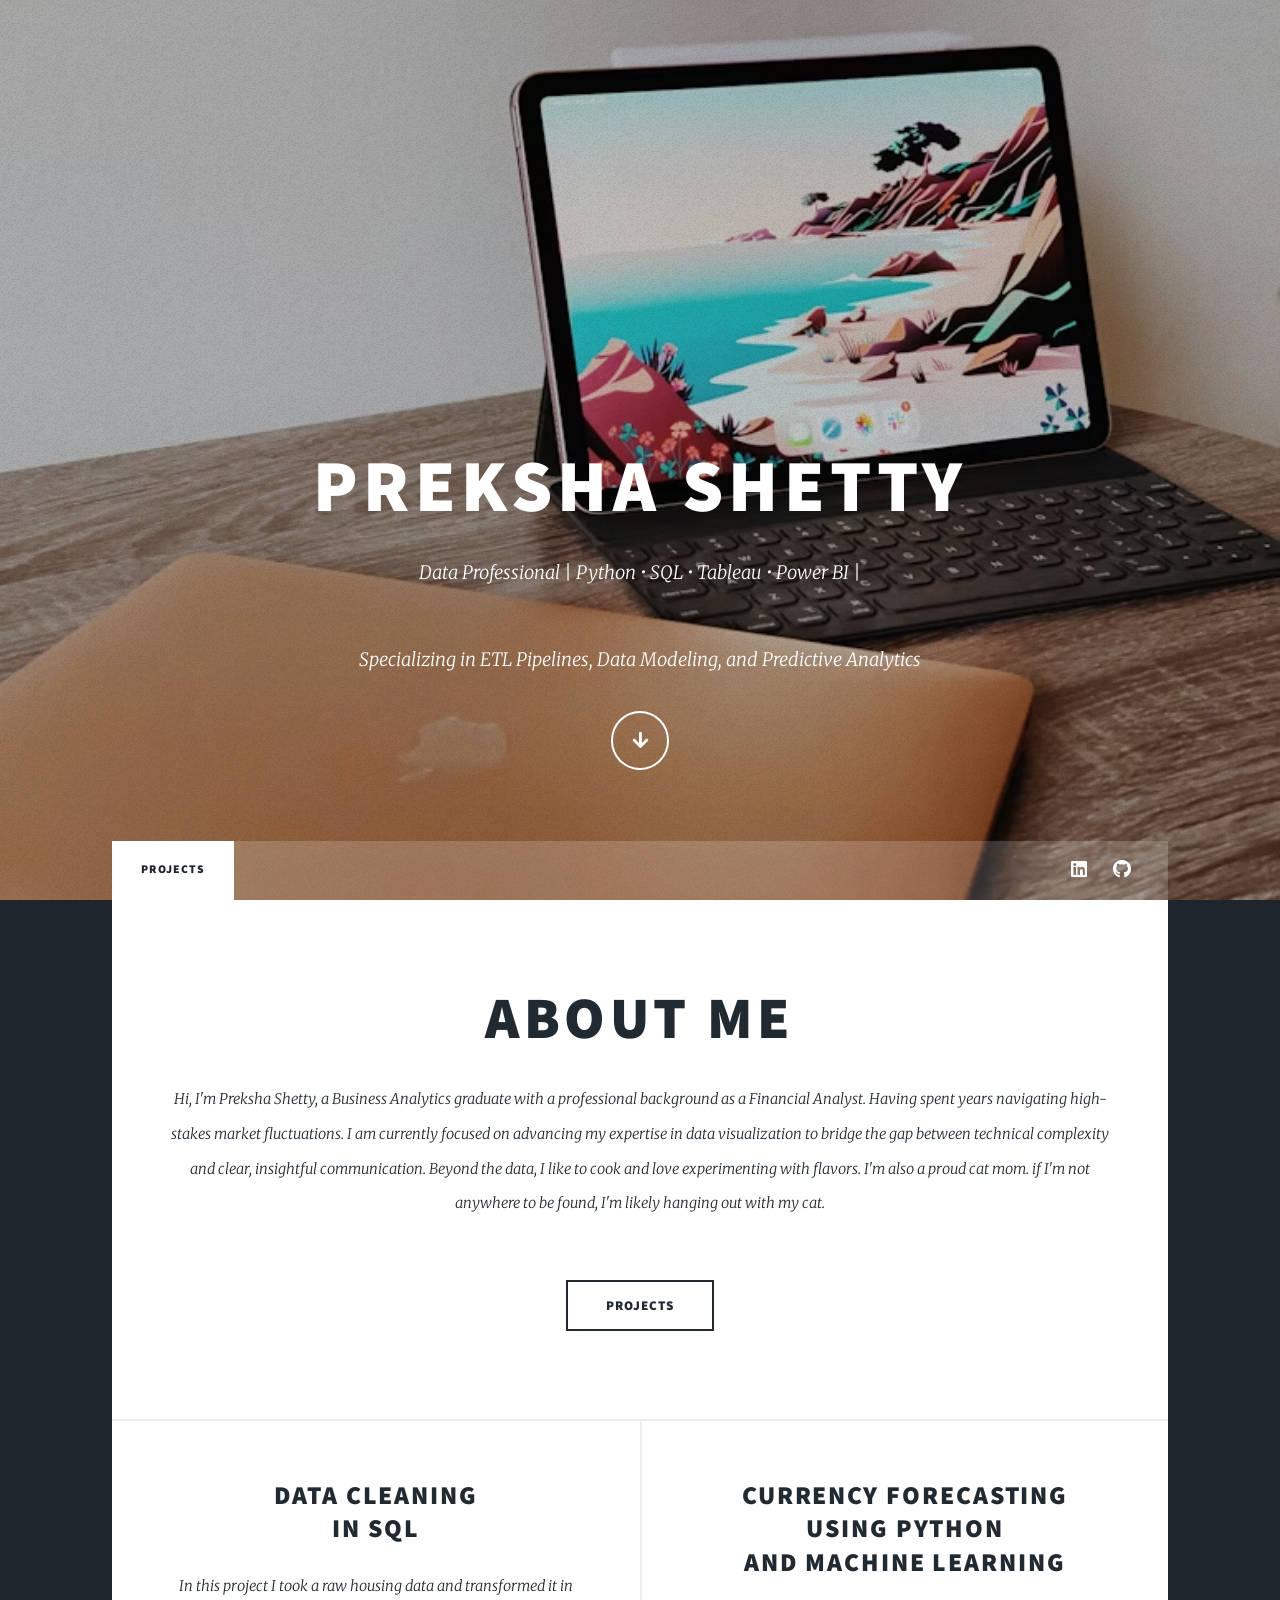
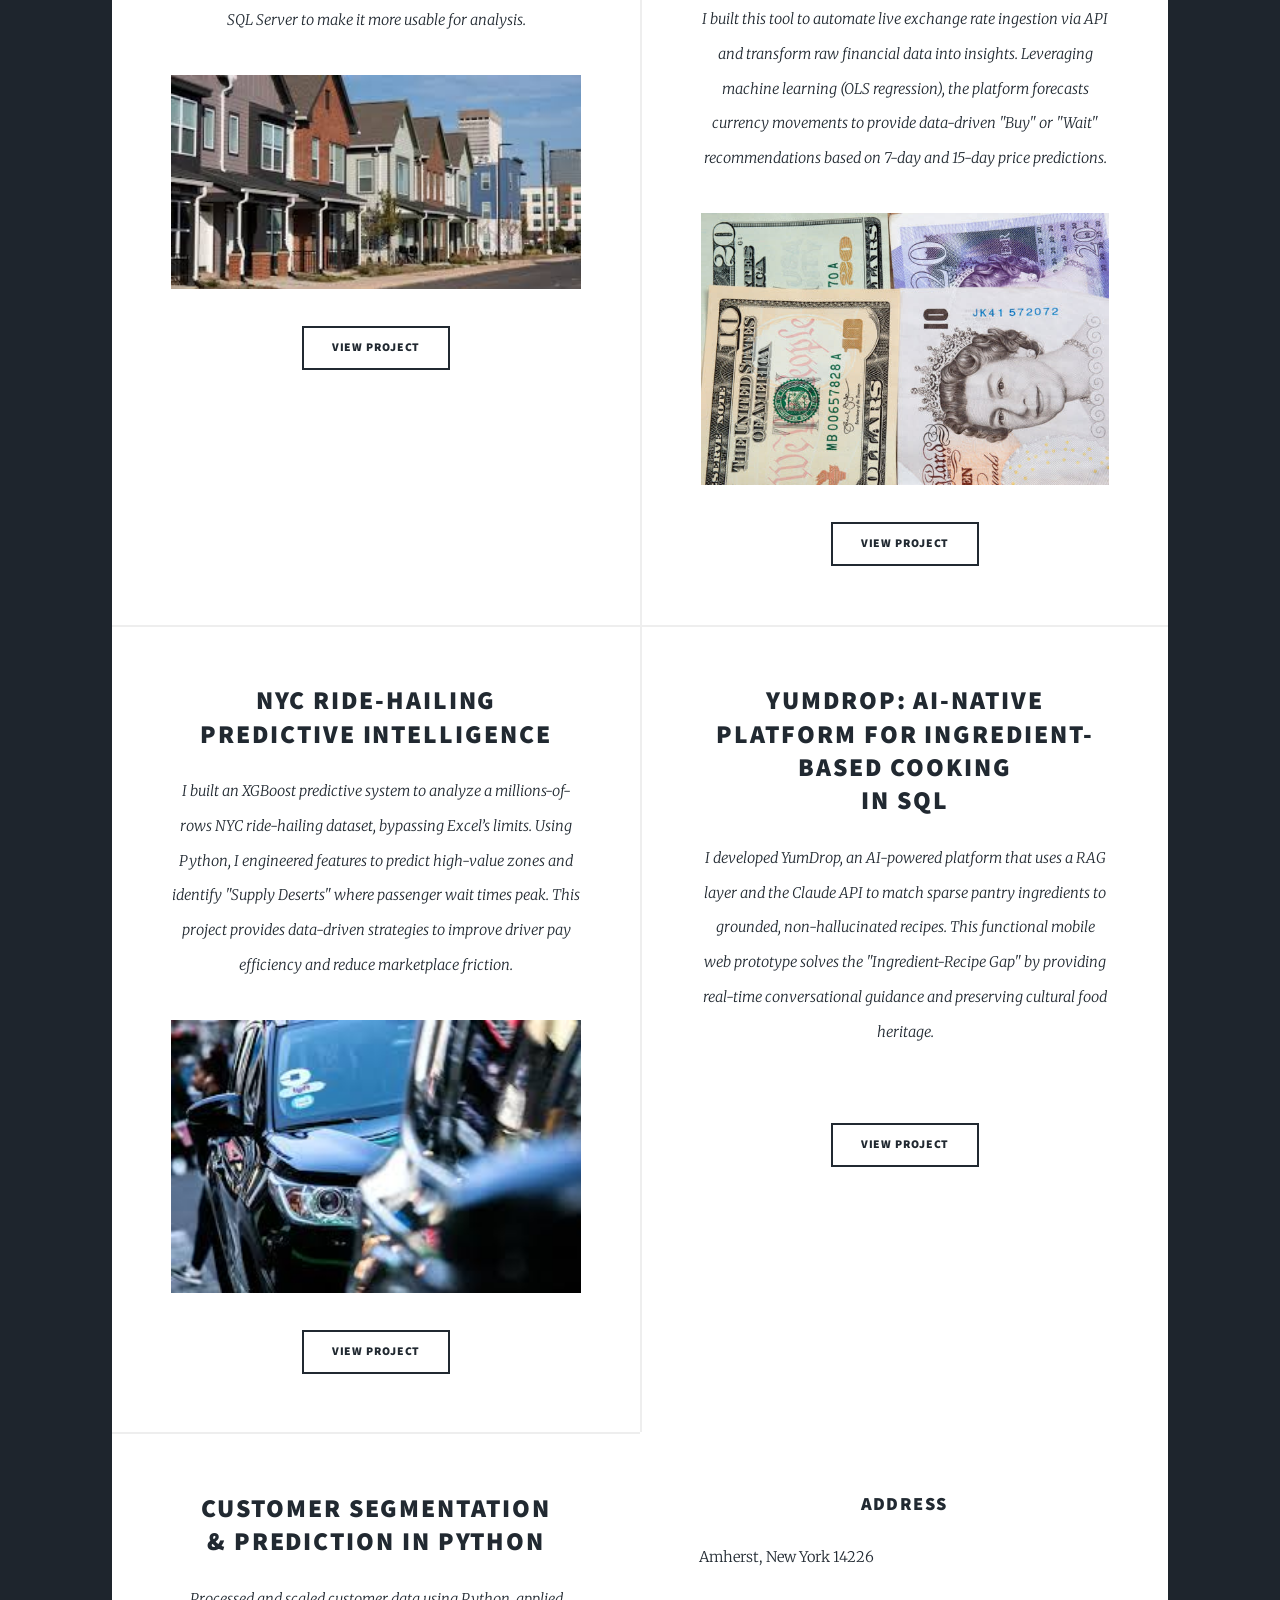
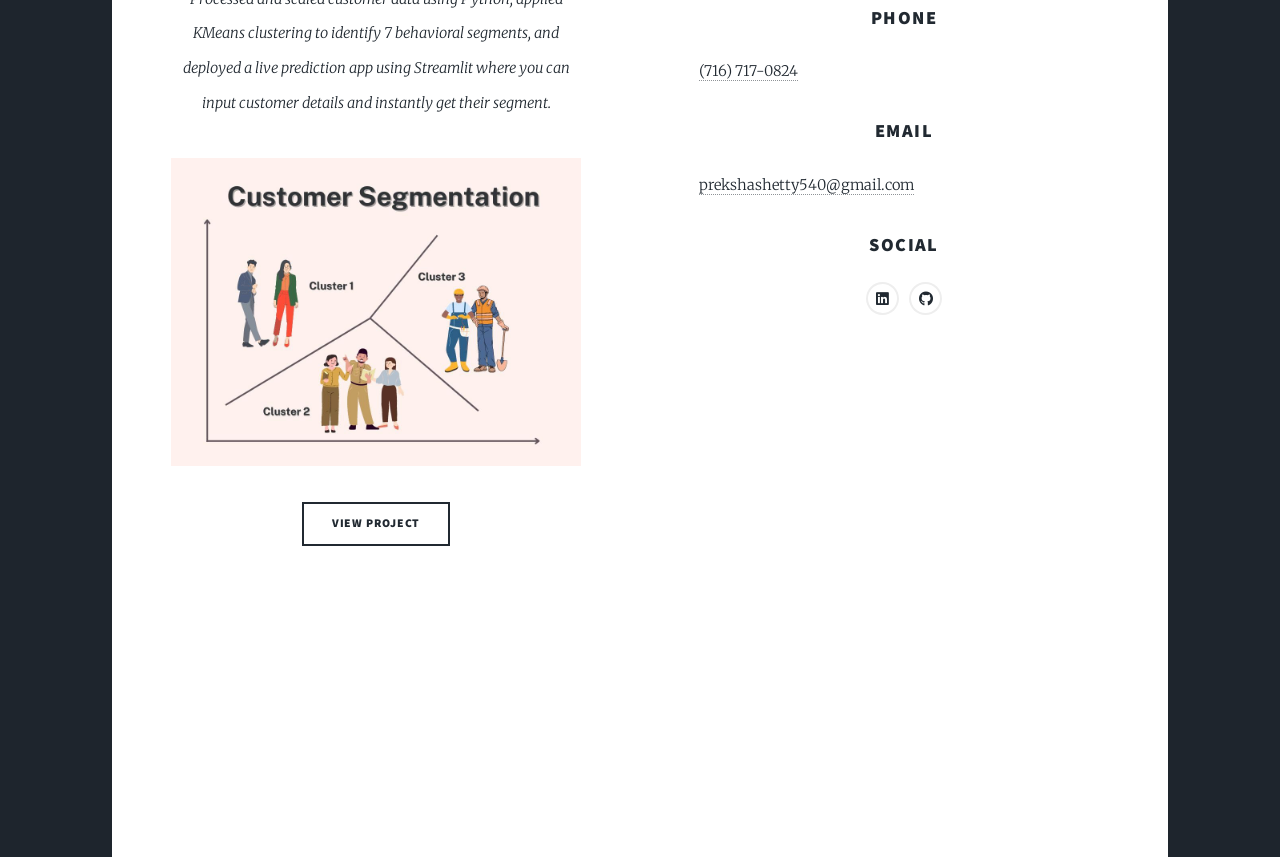
==== index.html @ a49efc54 "Add YumDrop project details to index.html Added a new project section for YumDrop, detailing its fea" ====
<!DOCTYPE HTML>
<!--
	Massively by HTML5 UP
	html5up.net | @ajlkn
	Free for personal and commercial use under the CCA 3.0 license (html5up.net/license)
-->
<html>
	<head>
		<title>Preksha Shetty Portfolio</title>
		<meta charset="utf-8" />
	<meta name="viewport" content="width=device-width, initial-scale=1, maximum-scale=1, user-scalable=no" />
		<link rel="stylesheet" href="assets/css/main.css" />
		<noscript><link rel="stylesheet" href="assets/css/noscript.css" /></noscript>
		<style>
  body {
    background-size: cover !important;
    background-attachment: scroll !important;
    background-position: center center !important;
  }

  #intro {
    background-size: cover !important;
    background-attachment: scroll !important;
    background-position: center center !important;
  }
</style>
	</head>
	<body class="is-preload">

		<!-- Wrapper -->
			<div id="wrapper" class="fade-in">

				<!-- Intro -->
					<div id="intro">
						<h1>Preksha Shetty<br />
						</h1>
						<p>Data Professional | Python • SQL • Tableau • Power BI |
						 <br />
						  <br /> Specializing in ETL Pipelines, Data Modeling, and Predictive Analytics <br />
						 </p>
						<ul class="actions">
							<li><a href="#header" class="button icon solid solo fa-arrow-down scrolly">Continue</a></li>
						</ul>
					</div>

				<!-- Header -->
					<header id="header">
						<a href="index.html" class="logo">About Me</a>
					</header>

				<!-- Nav -->
					<nav id="nav">
						<ul class="links">
							<li class="active"><a href="index.html">Projects</a></li>
							
						</ul>
						<ul class="icons">
							<li><a href="https://www.linkedin.com/in/prekshasshetty/" class="icon brands alt fa-linkedin"><span class="label">linkedin</span></a></li>
							<li><a href="https://github.com/Preksha-Shetty" class="icon brands alt fa-github"><span class="label">GitHub</span></a></li>
						</ul>
					</nav>

				<!-- Main -->
					<div id="main">

						<!-- Featured Post -->
							<article class="post featured">
								<header class="major">
									
									<h2><a href="#">About Me<br />
									</a></h2>
									<p>Hi, I'm Preksha Shetty, a Business Analytics graduate with a
professional background as a Financial Analyst. Having spent years
navigating high-stakes market fluctuations. I am currently focused on
advancing my expertise in data visualization to bridge the gap between
technical complexity and clear, insightful communication. Beyond the
data, I like to cook and love experimenting with flavors. I'm also a
proud cat mom. if I'm not anywhere to be found, I'm likely hanging out
with my cat.<br /></p>
								</header>
								
								<ul class="actions special">
									<li><a href="#" class="button large">Projects</a></li>
								</ul>
							</article>

						<!-- Posts -->
							<section class="posts">
								<article>
									<header>
										<h2><a href="#">Data Cleaning <br />
										in SQL</a></h2>
									</header>
									<p style="text-align: center;"><em>In this project I took a raw housing data and transformed it in SQL Server to make it more usable for analysis.</em></p>
									<a href="#" class="image fit"><img src="images/housing.jpg" alt="" /></a>
									
									<ul class="actions special">
										<li><a href="https://github.com/Preksha-Shetty/Data-Cleaning-in-SQL" class="button">View Project</a></li>
									</ul>
								</article>
								<article>
									<header>
										<h2><a href="#">Currency Forecasting using Python <br />
										and Machine Learning</a></h2>
									</header>
									<p style="text-align: center;"><em>I built this tool to automate live exchange rate ingestion via API and transform raw financial data into insights. Leveraging machine learning (OLS regression), the platform forecasts currency movements to provide data-driven "Buy" or "Wait" recommendations based on 7-day and 15-day price predictions.</em></p>
									<a href="#" class="image fit"><img src="images/Currency.jpg" alt="" /></a>
									
									<ul class="actions special">
										<li><a href="https://github.com/Preksha-Shetty/RateWatch" class="button">View Project</a></li>
									</ul>
								</article>
								<article>
									<header>
										<h2><a href="#">NYC Ride-Hailing  <br />
										Predictive Intelligence</a></h2>
									</header>
									<p style="text-align: center;"> <em>I built an XGBoost predictive system to analyze a millions-of-rows NYC ride-hailing dataset, bypassing Excel’s limits. Using Python, I engineered features to predict high-value zones and identify "Supply Deserts" where passenger wait times peak. This project provides data-driven strategies to improve driver pay efficiency and reduce marketplace friction. </em></p>
									<a href="#" class="image fit"><img src="images/uber1.jpg" alt="" /></a>
									
									<ul class="actions special">
										<li><a href="https://github.com/Preksha-Shetty/XGBoost-Intelligence-for-Urban-Mobility-Markets" class="button">View Project</a></li>
									</ul>
								</article>
								<article>
									<header>
						
										<h2><a href="#">YumDrop: AI-Native Platform for Ingredient-Based Cooking <br />
										in SQL</a></h2>
									</header>
									<p style="text-align: center;"> <em>I developed YumDrop, an AI-powered platform that uses a RAG layer and the Claude API to match sparse pantry ingredients to grounded, non-hallucinated recipes. This functional mobile web prototype solves the "Ingredient-Recipe Gap" by providing real-time conversational guidance and preserving cultural food heritage. </em></p>
									<a href="#" class="image fit"><img src="images/yumdrop.jpg" alt="" /></a>
									<ul class="actions special">
										<li><a href="https://github.com/Preksha-Shetty/YumDrop" class="button">View Project</a></li>
									</ul>
								</article>
								<article>
									<header>
										<h2><a href="#">Customer Segmentation <br />
										& Prediction in Python</a></h2>
									</header>
									<p style="text-align: center;"><em>Processed and scaled customer data using Python, applied KMeans clustering to identify 7 behavioral segments, and deployed a live prediction app using Streamlit where you can input customer details and instantly get their segment.</em></p>
									<a href="#" class="image fit"><img src="images/seg.jpg" alt="" /></a>
									
									<ul class="actions special">
										<li><a href="https://github.com/Preksha-Shetty/Customer-Segmentation" class="button">View Project</a></li>
									</ul>
								</article>

						<!-- Footer -->
							<footer>
						<section class="split contact">
							<section class="alt">
								<h3>Address</h3>
								<p>Amherst, New York 14226</p>
							</section>
							<section>
								<h3>Phone</h3>
								<p><a href="#">(716) 717-0824</a></p>
							</section>
							<section>
								<h3>Email</h3>
								<p><a href="#">prekshashetty540@gmail.com</a></p>
							</section>
							<section>
								<h3>Social</h3>
								<ul class="icons alt">
									<li><a href="https://www.linkedin.com/in/prekshasshetty/" class="icon brands alt fa-linkedin"><span class="label">linkedin</span></a></li>
									<li><a href="https://github.com/Preksha-Shetty" class="icon brands alt fa-github"><span class="label">GitHub</span></a></li>
								</ul>
							</section>
						</section>
					</footer>

				<!-- Copyright -->
					<div id="copyright">
						<ul><li>&copy; Untitled</li><li>Design: <a href="https://html5up.net">HTML5 UP</a></li></ul>
					</div>

			</div>

		<!-- Scripts -->
			<script src="assets/js/jquery.min.js"></script>
			<script src="assets/js/jquery.scrollex.min.js"></script>
			<script src="assets/js/jquery.scrolly.min.js"></script>
			<script src="assets/js/browser.min.js"></script>
			<script src="assets/js/breakpoints.min.js"></script>
			<script src="assets/js/util.js"></script>
			<script src="assets/js/main.js"></script>

	</body>
</html>
---- assets/css/main.css ----
@import url(fontawesome-all.min.css);
@import url("https://fonts.googleapis.com/css?family=Merriweather:300,700,300italic,700italic|Source+Sans+Pro:900");

/*
	Massively by HTML5 UP
	html5up.net | @ajlkn
	Free for personal and commercial use under the CCA 3.0 license (html5up.net/license)
*/

html, body, div, span, applet, object,
iframe, h1, h2, h3, h4, h5, h6, p, blockquote,
pre, a, abbr, acronym, address, big, cite,
code, del, dfn, em, img, ins, kbd, q, s, samp,
small, strike, strong, sub, sup, tt, var, b,
u, i, center, dl, dt, dd, ol, ul, li, fieldset,
form, label, legend, table, caption, tbody,
tfoot, thead, tr, th, td, article, aside,
canvas, details, embed, figure, figcaption,
footer, header, hgroup, menu, nav, output, ruby,
section, summary, time, mark, audio, video {
	margin: 0;
	padding: 0;
	border: 0;
	font-size: 100%;
	font: inherit;
	vertical-align: baseline;}

article, aside, details, figcaption, figure,
footer, header, hgroup, menu, nav, section {
	display: block;}

body {
	line-height: 1;
}

ol, ul {
	list-style: none;
}

blockquote, q {
	quotes: none;
}

	blockquote:before, blockquote:after, q:before, q:after {
		content: '';
		content: none;
	}

table {
	border-collapse: collapse;
	border-spacing: 0;
}

body {
	-webkit-text-size-adjust: none;
}

mark {
	background-color: transparent;
	color: inherit;
}

input::-moz-focus-inner {
	border: 0;
	padding: 0;
}

input, select, textarea {
	-moz-appearance: none;
	-webkit-appearance: none;
	-ms-appearance: none;
	appearance: none;
}

/* Basic */

	@-ms-viewport {
		width: device-width;
	}

	body {
		-ms-overflow-style: scrollbar;
	}

	@media screen and (max-width: 480px) {

		html, body {
			min-width: 320px;
		}

	}

	html {
		box-sizing: border-box;
	}

	*, *:before, *:after {
		box-sizing: inherit;
	}

	body {
		background-color: #1e252d;
	}

		body.is-preload *, body.is-preload *:before, body.is-preload *:after {
			-moz-animation: none !important;
			-webkit-animation: none !important;
			-ms-animation: none !important;
			animation: none !important;
			-moz-transition: none !important;
			-webkit-transition: none !important;
			-ms-transition: none !important;
			transition: none !important;
		}

/* Type */

	html {
		font-size: 16pt;
	}

		@media screen and (max-width: 1680px) {

			html {
				font-size: 12pt;
			}

		}

		@media screen and (max-width: 1280px) {

			html {
				font-size: 11pt;
			}

		}

		@media screen and (max-width: 360px) {

			html {
				font-size: 10pt;
			}

		}

	body {
		color: #212931;
	}

	body, input, select, textarea {
		font-family: "Merriweather", Georgia, serif;
		font-weight: 300;
		font-size: 1rem;
		line-height: 2.375;
	}

	a {
		-moz-transition: color 0.2s ease-in-out, background-color 0.2s ease-in-out, border-color 0.2s ease-in-out, box-shadow 0.2s ease-in-out;
		-webkit-transition: color 0.2s ease-in-out, background-color 0.2s ease-in-out, border-color 0.2s ease-in-out, box-shadow 0.2s ease-in-out;
		-ms-transition: color 0.2s ease-in-out, background-color 0.2s ease-in-out, border-color 0.2s ease-in-out, box-shadow 0.2s ease-in-out;
		transition: color 0.2s ease-in-out, background-color 0.2s ease-in-out, border-color 0.2s ease-in-out, box-shadow 0.2s ease-in-out;
		border-bottom: dotted 1px;
		text-decoration: none;
	}

		a:hover {
			border-bottom-color: transparent;
		}

	strong, b {
		font-weight: 600;
	}

	em, i {
		font-style: italic;
	}

	p {
		text-align: justify;
		margin: 0 0 2rem 0;
	}

	h1, h2, h3, h4, h5, h6 {
		font-family: "Source Sans Pro", Helvetica, sans-serif;
		font-weight: 900;
		line-height: 1.5;
		letter-spacing: 0.075em;
		text-transform: uppercase;
		margin: 0 0 1rem 0;
	}

		h1 a, h2 a, h3 a, h4 a, h5 a, h6 a {
			border-bottom: 0;
			color: inherit;
			text-decoration: none;
		}

	h1 {
		font-size: 4rem;
		line-height: 1.1;
		margin: 0 0 2rem 0;
	}

	h2 {
		font-size: 1.75rem;
		line-height: 1.3;
		margin: 0 0 1.5rem 0;
	}

	h3 {
		font-size: 1.25rem;
		margin: 0 0 1.5rem 0;
	}

	h4 {
		font-size: 1rem;
	}

	h5 {
		font-size: 0.9rem;
	}

	h6 {
		font-size: 0.8rem;
	}

	sub {
		font-size: 0.8rem;
		position: relative;
		top: 0.5rem;
	}

	sup {
		font-size: 0.8rem;
		position: relative;
		top: -0.5rem;
	}

	blockquote {
		border-left: solid 4px;
		font-style: italic;
		margin: 0 0 2rem 0;
		padding: 0.5rem 0 0.5rem 2rem;
	}

	code {
		border: solid 2px;
		font-family: "Courier New", monospace;
		font-size: 0.9rem;
		margin: 0 0.25rem;
		padding: 0.25rem 0.65rem;
	}

	pre {
		-webkit-overflow-scrolling: touch;
		font-family: "Courier New", monospace;
		font-size: 0.9rem;
		margin: 0 0 2rem 0;
	}

		pre code {
			display: block;
			line-height: 1.75;
			padding: 1rem 1.5rem;
			overflow-x: auto;
		}

	hr {
		border: 0;
		border-bottom: solid 2px;
		margin: 3rem 0;
	}

		hr.major {
			margin: 5rem 0;
		}

	.align-left {
		text-align: left;
	}

	.align-center {
		text-align: center;
	}

	.align-right {
		text-align: right;
	}

	input, select, textarea {
		color: #212931;
	}

	a {
		color: #212931;
		border-bottom-color: rgba(33, 41, 49, 0.5);
	}

		a:hover {
			border-bottom-color: transparent;
			color: #18bfef !important;
		}

	strong, b {
		color: #212931;
	}

	h1, h2, h3, h4, h5, h6 {
		color: #212931;
	}

	blockquote {
		border-left-color: #eeeeee;
	}

	code {
		background: rgba(220, 220, 220, 0.25);
		border-color: #eeeeee;
	}

	hr {
		border-bottom-color: #eeeeee;
	}

/* Row */

	.row {
		display: flex;
		flex-wrap: wrap;
		box-sizing: border-box;
		align-items: stretch;
	}

		.row > * {
			box-sizing: border-box;
		}

		.row.gtr-uniform > * > :last-child {
			margin-bottom: 0;
		}

		.row.aln-left {
			justify-content: flex-start;
		}

		.row.aln-center {
			justify-content: center;
		}

		.row.aln-right {
			justify-content: flex-end;
		}

		.row.aln-top {
			align-items: flex-start;
		}

		.row.aln-middle {
			align-items: center;
		}

		.row.aln-bottom {
			align-items: flex-end;
		}

		.row > .imp {
			order: -1;
		}

		.row > .col-1 {
			width: 8.33333%;
		}

		.row > .off-1 {
			margin-left: 8.33333%;
		}

		.row > .col-2 {
			width: 16.66667%;
		}

		.row > .off-2 {
			margin-left: 16.66667%;
		}

		.row > .col-3 {
			width: 25%;
		}

		.row > .off-3 {
			margin-left: 25%;
		}

		.row > .col-4 {
			width: 33.33333%;
		}

		.row > .off-4 {
			margin-left: 33.33333%;
		}

		.row > .col-5 {
			width: 41.66667%;
		}

		.row > .off-5 {
			margin-left: 41.66667%;
		}

		.row > .col-6 {
			width: 50%;
		}

		.row > .off-6 {
			margin-left: 50%;
		}

		.row > .col-7 {
			width: 58.33333%;
		}

		.row > .off-7 {
			margin-left: 58.33333%;
		}

		.row > .col-8 {
			width: 66.66667%;
		}

		.row > .off-8 {
			margin-left: 66.66667%;
		}

		.row > .col-9 {
			width: 75%;
		}

		.row > .off-9 {
			margin-left: 75%;
		}

		.row > .col-10 {
			width: 83.33333%;
		}

		.row > .off-10 {
			margin-left: 83.33333%;
		}

		.row > .col-11 {
			width: 91.66667%;
		}

		.row > .off-11 {
			margin-left: 91.66667%;
		}

		.row > .col-12 {
			width: 100%;
		}

		.row > .off-12 {
			margin-left: 100%;
		}

		.row.gtr-0 {
			margin-top: 0;
			margin-left: 0rem;
		}

			.row.gtr-0 > * {
				padding: 0 0 0 0rem;
			}

			.row.gtr-0.gtr-uniform {
				margin-top: 0rem;
			}

				.row.gtr-0.gtr-uniform > * {
					padding-top: 0rem;
				}

		.row.gtr-25 {
			margin-top: 0;
			margin-left: -0.375rem;
		}

			.row.gtr-25 > * {
				padding: 0 0 0 0.375rem;
			}

			.row.gtr-25.gtr-uniform {
				margin-top: -0.375rem;
			}

				.row.gtr-25.gtr-uniform > * {
					padding-top: 0.375rem;
				}

		.row.gtr-50 {
			margin-top: 0;
			margin-left: -0.75rem;
		}

			.row.gtr-50 > * {
				padding: 0 0 0 0.75rem;
			}

			.row.gtr-50.gtr-uniform {
				margin-top: -0.75rem;
			}

				.row.gtr-50.gtr-uniform > * {
					padding-top: 0.75rem;
				}

		.row {
			margin-top: 0;
			margin-left: -1.5rem;
		}

			.row > * {
				padding: 0 0 0 1.5rem;
			}

			.row.gtr-uniform {
				margin-top: -1.5rem;
			}

				.row.gtr-uniform > * {
					padding-top: 1.5rem;
				}

		.row.gtr-150 {
			margin-top: 0;
			margin-left: -2.25rem;
		}

			.row.gtr-150 > * {
				padding: 0 0 0 2.25rem;
			}

			.row.gtr-150.gtr-uniform {
				margin-top: -2.25rem;
			}

				.row.gtr-150.gtr-uniform > * {
					padding-top: 2.25rem;
				}

		.row.gtr-200 {
			margin-top: 0;
			margin-left: -3rem;
		}

			.row.gtr-200 > * {
				padding: 0 0 0 3rem;
			}

			.row.gtr-200.gtr-uniform {
				margin-top: -3rem;
			}

				.row.gtr-200.gtr-uniform > * {
					padding-top: 3rem;
				}

		@media screen and (max-width: 1680px) {

			.row {
				display: flex;
				flex-wrap: wrap;
				box-sizing: border-box;
				align-items: stretch;
			}

				.row > * {
					box-sizing: border-box;
				}

				.row.gtr-uniform > * > :last-child {
					margin-bottom: 0;
				}

				.row.aln-left {
					justify-content: flex-start;
				}

				.row.aln-center {
					justify-content: center;
				}

				.row.aln-right {
					justify-content: flex-end;
				}

				.row.aln-top {
					align-items: flex-start;
				}

				.row.aln-middle {
					align-items: center;
				}

				.row.aln-bottom {
					align-items: flex-end;
				}

				.row > .imp-xlarge {
					order: -1;
				}

				.row > .col-1-xlarge {
					width: 8.33333%;
				}

				.row > .off-1-xlarge {
					margin-left: 8.33333%;
				}

				.row > .col-2-xlarge {
					width: 16.66667%;
				}

				.row > .off-2-xlarge {
					margin-left: 16.66667%;
				}

				.row > .col-3-xlarge {
					width: 25%;
				}

				.row > .off-3-xlarge {
					margin-left: 25%;
				}

				.row > .col-4-xlarge {
					width: 33.33333%;
				}

				.row > .off-4-xlarge {
					margin-left: 33.33333%;
				}

				.row > .col-5-xlarge {
					width: 41.66667%;
				}

				.row > .off-5-xlarge {
					margin-left: 41.66667%;
				}

				.row > .col-6-xlarge {
					width: 50%;
				}

				.row > .off-6-xlarge {
					margin-left: 50%;
				}

				.row > .col-7-xlarge {
					width: 58.33333%;
				}

				.row > .off-7-xlarge {
					margin-left: 58.33333%;
				}

				.row > .col-8-xlarge {
					width: 66.66667%;
				}

				.row > .off-8-xlarge {
					margin-left: 66.66667%;
				}

				.row > .col-9-xlarge {
					width: 75%;
				}

				.row > .off-9-xlarge {
					margin-left: 75%;
				}

				.row > .col-10-xlarge {
					width: 83.33333%;
				}

				.row > .off-10-xlarge {
					margin-left: 83.33333%;
				}

				.row > .col-11-xlarge {
					width: 91.66667%;
				}

				.row > .off-11-xlarge {
					margin-left: 91.66667%;
				}

				.row > .col-12-xlarge {
					width: 100%;
				}

				.row > .off-12-xlarge {
					margin-left: 100%;
				}

				.row.gtr-0 {
					margin-top: 0;
					margin-left: 0rem;
				}

					.row.gtr-0 > * {
						padding: 0 0 0 0rem;
					}

					.row.gtr-0.gtr-uniform {
						margin-top: 0rem;
					}

						.row.gtr-0.gtr-uniform > * {
							padding-top: 0rem;
						}

				.row.gtr-25 {
					margin-top: 0;
					margin-left: -0.375rem;
				}

					.row.gtr-25 > * {
						padding: 0 0 0 0.375rem;
					}

					.row.gtr-25.gtr-uniform {
						margin-top: -0.375rem;
					}

						.row.gtr-25.gtr-uniform > * {
							padding-top: 0.375rem;
						}

				.row.gtr-50 {
					margin-top: 0;
					margin-left: -0.75rem;
				}

					.row.gtr-50 > * {
						padding: 0 0 0 0.75rem;
					}

					.row.gtr-50.gtr-uniform {
						margin-top: -0.75rem;
					}

						.row.gtr-50.gtr-uniform > * {
							padding-top: 0.75rem;
						}

				.row {
					margin-top: 0;
					margin-left: -1.5rem;
				}

					.row > * {
						padding: 0 0 0 1.5rem;
					}

					.row.gtr-uniform {
						margin-top: -1.5rem;
					}

						.row.gtr-uniform > * {
							padding-top: 1.5rem;
						}

				.row.gtr-150 {
					margin-top: 0;
					margin-left: -2.25rem;
				}

					.row.gtr-150 > * {
						padding: 0 0 0 2.25rem;
					}

					.row.gtr-150.gtr-uniform {
						margin-top: -2.25rem;
					}

						.row.gtr-150.gtr-uniform > * {
							padding-top: 2.25rem;
						}

				.row.gtr-200 {
					margin-top: 0;
					margin-left: -3rem;
				}

					.row.gtr-200 > * {
						padding: 0 0 0 3rem;
					}

					.row.gtr-200.gtr-uniform {
						margin-top: -3rem;
					}

						.row.gtr-200.gtr-uniform > * {
							padding-top: 3rem;
						}

		}

		@media screen and (max-width: 1280px) {

			.row {
				display: flex;
				flex-wrap: wrap;
				box-sizing: border-box;
				align-items: stretch;
			}

				.row > * {
					box-sizing: border-box;
				}

				.row.gtr-uniform > * > :last-child {
					margin-bottom: 0;
				}

				.row.aln-left {
					justify-content: flex-start;
				}

				.row.aln-center {
					justify-content: center;
				}

				.row.aln-right {
					justify-content: flex-end;
				}

				.row.aln-top {
					align-items: flex-start;
				}

				.row.aln-middle {
					align-items: center;
				}

				.row.aln-bottom {
					align-items: flex-end;
				}

				.row > .imp-large {
					order: -1;
				}

				.row > .col-1-large {
					width: 8.33333%;
				}

				.row > .off-1-large {
					margin-left: 8.33333%;
				}

				.row > .col-2-large {
					width: 16.66667%;
				}

				.row > .off-2-large {
					margin-left: 16.66667%;
				}

				.row > .col-3-large {
					width: 25%;
				}

				.row > .off-3-large {
					margin-left: 25%;
				}

				.row > .col-4-large {
					width: 33.33333%;
				}

				.row > .off-4-large {
					margin-left: 33.33333%;
				}

				.row > .col-5-large {
					width: 41.66667%;
				}

				.row > .off-5-large {
					margin-left: 41.66667%;
				}

				.row > .col-6-large {
					width: 50%;
				}

				.row > .off-6-large {
					margin-left: 50%;
				}

				.row > .col-7-large {
					width: 58.33333%;
				}

				.row > .off-7-large {
					margin-left: 58.33333%;
				}

				.row > .col-8-large {
					width: 66.66667%;
				}

				.row > .off-8-large {
					margin-left: 66.66667%;
				}

				.row > .col-9-large {
					width: 75%;
				}

				.row > .off-9-large {
					margin-left: 75%;
				}

				.row > .col-10-large {
					width: 83.33333%;
				}

				.row > .off-10-large {
					margin-left: 83.33333%;
				}

				.row > .col-11-large {
					width: 91.66667%;
				}

				.row > .off-11-large {
					margin-left: 91.66667%;
				}

				.row > .col-12-large {
					width: 100%;
				}

				.row > .off-12-large {
					margin-left: 100%;
				}

				.row.gtr-0 {
					margin-top: 0;
					margin-left: 0rem;
				}

					.row.gtr-0 > * {
						padding: 0 0 0 0rem;
					}

					.row.gtr-0.gtr-uniform {
						margin-top: 0rem;
					}

						.row.gtr-0.gtr-uniform > * {
							padding-top: 0rem;
						}

				.row.gtr-25 {
					margin-top: 0;
					margin-left: -0.375rem;
				}

					.row.gtr-25 > * {
						padding: 0 0 0 0.375rem;
					}

					.row.gtr-25.gtr-uniform {
						margin-top: -0.375rem;
					}

						.row.gtr-25.gtr-uniform > * {
							padding-top: 0.375rem;
						}

				.row.gtr-50 {
					margin-top: 0;
					margin-left: -0.75rem;
				}

					.row.gtr-50 > * {
						padding: 0 0 0 0.75rem;
					}

					.row.gtr-50.gtr-uniform {
						margin-top: -0.75rem;
					}

						.row.gtr-50.gtr-uniform > * {
							padding-top: 0.75rem;
						}

				.row {
					margin-top: 0;
					margin-left: -1.5rem;
				}

					.row > * {
						padding: 0 0 0 1.5rem;
					}

					.row.gtr-uniform {
						margin-top: -1.5rem;
					}

						.row.gtr-uniform > * {
							padding-top: 1.5rem;
						}

				.row.gtr-150 {
					margin-top: 0;
					margin-left: -2.25rem;
				}

					.row.gtr-150 > * {
						padding: 0 0 0 2.25rem;
					}

					.row.gtr-150.gtr-uniform {
						margin-top: -2.25rem;
					}

						.row.gtr-150.gtr-uniform > * {
							padding-top: 2.25rem;
						}

				.row.gtr-200 {
					margin-top: 0;
					margin-left: -3rem;
				}

					.row.gtr-200 > * {
						padding: 0 0 0 3rem;
					}

					.row.gtr-200.gtr-uniform {
						margin-top: -3rem;
					}

						.row.gtr-200.gtr-uniform > * {
							padding-top: 3rem;
						}

		}

		@media screen and (max-width: 980px) {

			.row {
				display: flex;
				flex-wrap: wrap;
				box-sizing: border-box;
				align-items: stretch;
			}

				.row > * {
					box-sizing: border-box;
				}

				.row.gtr-uniform > * > :last-child {
					margin-bottom: 0;
				}

				.row.aln-left {
					justify-content: flex-start;
				}

				.row.aln-center {
					justify-content: center;
				}

				.row.aln-right {
					justify-content: flex-end;
				}

				.row.aln-top {
					align-items: flex-start;
				}

				.row.aln-middle {
					align-items: center;
				}

				.row.aln-bottom {
					align-items: flex-end;
				}

				.row > .imp-medium {
					order: -1;
				}

				.row > .col-1-medium {
					width: 8.33333%;
				}

				.row > .off-1-medium {
					margin-left: 8.33333%;
				}

				.row > .col-2-medium {
					width: 16.66667%;
				}

				.row > .off-2-medium {
					margin-left: 16.66667%;
				}

				.row > .col-3-medium {
					width: 25%;
				}

				.row > .off-3-medium {
					margin-left: 25%;
				}

				.row > .col-4-medium {
					width: 33.33333%;
				}

				.row > .off-4-medium {
					margin-left: 33.33333%;
				}

				.row > .col-5-medium {
					width: 41.66667%;
				}

				.row > .off-5-medium {
					margin-left: 41.66667%;
				}

				.row > .col-6-medium {
					width: 50%;
				}

				.row > .off-6-medium {
					margin-left: 50%;
				}

				.row > .col-7-medium {
					width: 58.33333%;
				}

				.row > .off-7-medium {
					margin-left: 58.33333%;
				}

				.row > .col-8-medium {
					width: 66.66667%;
				}

				.row > .off-8-medium {
					margin-left: 66.66667%;
				}

				.row > .col-9-medium {
					width: 75%;
				}

				.row > .off-9-medium {
					margin-left: 75%;
				}

				.row > .col-10-medium {
					width: 83.33333%;
				}

				.row > .off-10-medium {
					margin-left: 83.33333%;
				}

				.row > .col-11-medium {
					width: 91.66667%;
				}

				.row > .off-11-medium {
					margin-left: 91.66667%;
				}

				.row > .col-12-medium {
					width: 100%;
				}

				.row > .off-12-medium {
					margin-left: 100%;
				}

				.row.gtr-0 {
					margin-top: 0;
					margin-left: 0rem;
				}

					.row.gtr-0 > * {
						padding: 0 0 0 0rem;
					}

					.row.gtr-0.gtr-uniform {
						margin-top: 0rem;
					}

						.row.gtr-0.gtr-uniform > * {
							padding-top: 0rem;
						}

				.row.gtr-25 {
					margin-top: 0;
					margin-left: -0.375rem;
				}

					.row.gtr-25 > * {
						padding: 0 0 0 0.375rem;
					}

					.row.gtr-25.gtr-uniform {
						margin-top: -0.375rem;
					}

						.row.gtr-25.gtr-uniform > * {
							padding-top: 0.375rem;
						}

				.row.gtr-50 {
					margin-top: 0;
					margin-left: -0.75rem;
				}

					.row.gtr-50 > * {
						padding: 0 0 0 0.75rem;
					}

					.row.gtr-50.gtr-uniform {
						margin-top: -0.75rem;
					}

						.row.gtr-50.gtr-uniform > * {
							padding-top: 0.75rem;
						}

				.row {
					margin-top: 0;
					margin-left: -1.5rem;
				}

					.row > * {
						padding: 0 0 0 1.5rem;
					}

					.row.gtr-uniform {
						margin-top: -1.5rem;
					}

						.row.gtr-uniform > * {
							padding-top: 1.5rem;
						}

				.row.gtr-150 {
					margin-top: 0;
					margin-left: -2.25rem;
				}

					.row.gtr-150 > * {
						padding: 0 0 0 2.25rem;
					}

					.row.gtr-150.gtr-uniform {
						margin-top: -2.25rem;
					}

						.row.gtr-150.gtr-uniform > * {
							padding-top: 2.25rem;
						}

				.row.gtr-200 {
					margin-top: 0;
					margin-left: -3rem;
				}

					.row.gtr-200 > * {
						padding: 0 0 0 3rem;
					}

					.row.gtr-200.gtr-uniform {
						margin-top: -3rem;
					}

						.row.gtr-200.gtr-uniform > * {
							padding-top: 3rem;
						}

		}

		@media screen and (max-width: 736px) {

			.row {
				display: flex;
				flex-wrap: wrap;
				box-sizing: border-box;
				align-items: stretch;
			}

				.row > * {
					box-sizing: border-box;
				}

				.row.gtr-uniform > * > :last-child {
					margin-bottom: 0;
				}

				.row.aln-left {
					justify-content: flex-start;
				}

				.row.aln-center {
					justify-content: center;
				}

				.row.aln-right {
					justify-content: flex-end;
				}

				.row.aln-top {
					align-items: flex-start;
				}

				.row.aln-middle {
					align-items: center;
				}

				.row.aln-bottom {
					align-items: flex-end;
				}

				.row > .imp-small {
					order: -1;
				}

				.row > .col-1-small {
					width: 8.33333%;
				}

				.row > .off-1-small {
					margin-left: 8.33333%;
				}

				.row > .col-2-small {
					width: 16.66667%;
				}

				.row > .off-2-small {
					margin-left: 16.66667%;
				}

				.row > .col-3-small {
					width: 25%;
				}

				.row > .off-3-small {
					margin-left: 25%;
				}

				.row > .col-4-small {
					width: 33.33333%;
				}

				.row > .off-4-small {
					margin-left: 33.33333%;
				}

				.row > .col-5-small {
					width: 41.66667%;
				}

				.row > .off-5-small {
					margin-left: 41.66667%;
				}

				.row > .col-6-small {
					width: 50%;
				}

				.row > .off-6-small {
					margin-left: 50%;
				}

				.row > .col-7-small {
					width: 58.33333%;
				}

				.row > .off-7-small {
					margin-left: 58.33333%;
				}

				.row > .col-8-small {
					width: 66.66667%;
				}

				.row > .off-8-small {
					margin-left: 66.66667%;
				}

				.row > .col-9-small {
					width: 75%;
				}

				.row > .off-9-small {
					margin-left: 75%;
				}

				.row > .col-10-small {
					width: 83.33333%;
				}

				.row > .off-10-small {
					margin-left: 83.33333%;
				}

				.row > .col-11-small {
					width: 91.66667%;
				}

				.row > .off-11-small {
					margin-left: 91.66667%;
				}

				.row > .col-12-small {
					width: 100%;
				}

				.row > .off-12-small {
					margin-left: 100%;
				}

				.row.gtr-0 {
					margin-top: 0;
					margin-left: 0rem;
				}

					.row.gtr-0 > * {
						padding: 0 0 0 0rem;
					}

					.row.gtr-0.gtr-uniform {
						margin-top: 0rem;
					}

						.row.gtr-0.gtr-uniform > * {
							padding-top: 0rem;
						}

				.row.gtr-25 {
					margin-top: 0;
					margin-left: -0.375rem;
				}

					.row.gtr-25 > * {
						padding: 0 0 0 0.375rem;
					}

					.row.gtr-25.gtr-uniform {
						margin-top: -0.375rem;
					}

						.row.gtr-25.gtr-uniform > * {
							padding-top: 0.375rem;
						}

				.row.gtr-50 {
					margin-top: 0;
					margin-left: -0.75rem;
				}

					.row.gtr-50 > * {
						padding: 0 0 0 0.75rem;
					}

					.row.gtr-50.gtr-uniform {
						margin-top: -0.75rem;
					}

						.row.gtr-50.gtr-uniform > * {
							padding-top: 0.75rem;
						}

				.row {
					margin-top: 0;
					margin-left: -1.5rem;
				}

					.row > * {
						padding: 0 0 0 1.5rem;
					}

					.row.gtr-uniform {
						margin-top: -1.5rem;
					}

						.row.gtr-uniform > * {
							padding-top: 1.5rem;
						}

				.row.gtr-150 {
					margin-top: 0;
					margin-left: -2.25rem;
				}

					.row.gtr-150 > * {
						padding: 0 0 0 2.25rem;
					}

					.row.gtr-150.gtr-uniform {
						margin-top: -2.25rem;
					}

						.row.gtr-150.gtr-uniform > * {
							padding-top: 2.25rem;
						}

				.row.gtr-200 {
					margin-top: 0;
					margin-left: -3rem;
				}

					.row.gtr-200 > * {
						padding: 0 0 0 3rem;
					}

					.row.gtr-200.gtr-uniform {
						margin-top: -3rem;
					}

						.row.gtr-200.gtr-uniform > * {
							padding-top: 3rem;
						}

		}

		@media screen and (max-width: 480px) {

			.row {
				display: flex;
				flex-wrap: wrap;
				box-sizing: border-box;
				align-items: stretch;
			}

				.row > * {
					box-sizing: border-box;
				}

				.row.gtr-uniform > * > :last-child {
					margin-bottom: 0;
				}

				.row.aln-left {
					justify-content: flex-start;
				}

				.row.aln-center {
					justify-content: center;
				}

				.row.aln-right {
					justify-content: flex-end;
				}

				.row.aln-top {
					align-items: flex-start;
				}

				.row.aln-middle {
					align-items: center;
				}

				.row.aln-bottom {
					align-items: flex-end;
				}

				.row > .imp-xsmall {
					order: -1;
				}

				.row > .col-1-xsmall {
					width: 8.33333%;
				}

				.row > .off-1-xsmall {
					margin-left: 8.33333%;
				}

				.row > .col-2-xsmall {
					width: 16.66667%;
				}

				.row > .off-2-xsmall {
					margin-left: 16.66667%;
				}

				.row > .col-3-xsmall {
					width: 25%;
				}

				.row > .off-3-xsmall {
					margin-left: 25%;
				}

				.row > .col-4-xsmall {
					width: 33.33333%;
				}

				.row > .off-4-xsmall {
					margin-left: 33.33333%;
				}

				.row > .col-5-xsmall {
					width: 41.66667%;
				}

				.row > .off-5-xsmall {
					margin-left: 41.66667%;
				}

				.row > .col-6-xsmall {
					width: 50%;
				}

				.row > .off-6-xsmall {
					margin-left: 50%;
				}

				.row > .col-7-xsmall {
					width: 58.33333%;
				}

				.row > .off-7-xsmall {
					margin-left: 58.33333%;
				}

				.row > .col-8-xsmall {
					width: 66.66667%;
				}

				.row > .off-8-xsmall {
					margin-left: 66.66667%;
				}

				.row > .col-9-xsmall {
					width: 75%;
				}

				.row > .off-9-xsmall {
					margin-left: 75%;
				}

				.row > .col-10-xsmall {
					width: 83.33333%;
				}

				.row > .off-10-xsmall {
					margin-left: 83.33333%;
				}

				.row > .col-11-xsmall {
					width: 91.66667%;
				}

				.row > .off-11-xsmall {
					margin-left: 91.66667%;
				}

				.row > .col-12-xsmall {
					width: 100%;
				}

				.row > .off-12-xsmall {
					margin-left: 100%;
				}

				.row.gtr-0 {
					margin-top: 0;
					margin-left: 0rem;
				}

					.row.gtr-0 > * {
						padding: 0 0 0 0rem;
					}

					.row.gtr-0.gtr-uniform {
						margin-top: 0rem;
					}

						.row.gtr-0.gtr-uniform > * {
							padding-top: 0rem;
						}

				.row.gtr-25 {
					margin-top: 0;
					margin-left: -0.375rem;
				}

					.row.gtr-25 > * {
						padding: 0 0 0 0.375rem;
					}

					.row.gtr-25.gtr-uniform {
						margin-top: -0.375rem;
					}

						.row.gtr-25.gtr-uniform > * {
							padding-top: 0.375rem;
						}

				.row.gtr-50 {
					margin-top: 0;
					margin-left: -0.75rem;
				}

					.row.gtr-50 > * {
						padding: 0 0 0 0.75rem;
					}

					.row.gtr-50.gtr-uniform {
						margin-top: -0.75rem;
					}

						.row.gtr-50.gtr-uniform > * {
							padding-top: 0.75rem;
						}

				.row {
					margin-top: 0;
					margin-left: -1.5rem;
				}

					.row > * {
						padding: 0 0 0 1.5rem;
					}

					.row.gtr-uniform {
						margin-top: -1.5rem;
					}

						.row.gtr-uniform > * {
							padding-top: 1.5rem;
						}

				.row.gtr-150 {
					margin-top: 0;
					margin-left: -2.25rem;
				}

					.row.gtr-150 > * {
						padding: 0 0 0 2.25rem;
					}

					.row.gtr-150.gtr-uniform {
						margin-top: -2.25rem;
					}

						.row.gtr-150.gtr-uniform > * {
							padding-top: 2.25rem;
						}

				.row.gtr-200 {
					margin-top: 0;
					margin-left: -3rem;
				}

					.row.gtr-200 > * {
						padding: 0 0 0 3rem;
					}

					.row.gtr-200.gtr-uniform {
						margin-top: -3rem;
					}

						.row.gtr-200.gtr-uniform > * {
							padding-top: 3rem;
						}

		}

		@media screen and (max-width: 360px) {

			.row {
				display: flex;
				flex-wrap: wrap;
				box-sizing: border-box;
				align-items: stretch;
			}

				.row > * {
					box-sizing: border-box;
				}

				.row.gtr-uniform > * > :last-child {
					margin-bottom: 0;
				}

				.row.aln-left {
					justify-content: flex-start;
				}

				.row.aln-center {
					justify-content: center;
				}

				.row.aln-right {
					justify-content: flex-end;
				}

				.row.aln-top {
					align-items: flex-start;
				}

				.row.aln-middle {
					align-items: center;
				}

				.row.aln-bottom {
					align-items: flex-end;
				}

				.row > .imp-xxsmall {
					order: -1;
				}

				.row > .col-1-xxsmall {
					width: 8.33333%;
				}

				.row > .off-1-xxsmall {
					margin-left: 8.33333%;
				}

				.row > .col-2-xxsmall {
					width: 16.66667%;
				}

				.row > .off-2-xxsmall {
					margin-left: 16.66667%;
				}

				.row > .col-3-xxsmall {
					width: 25%;
				}

				.row > .off-3-xxsmall {
					margin-left: 25%;
				}

				.row > .col-4-xxsmall {
					width: 33.33333%;
				}

				.row > .off-4-xxsmall {
					margin-left: 33.33333%;
				}

				.row > .col-5-xxsmall {
					width: 41.66667%;
				}

				.row > .off-5-xxsmall {
					margin-left: 41.66667%;
				}

				.row > .col-6-xxsmall {
					width: 50%;
				}

				.row > .off-6-xxsmall {
					margin-left: 50%;
				}

				.row > .col-7-xxsmall {
					width: 58.33333%;
				}

				.row > .off-7-xxsmall {
					margin-left: 58.33333%;
				}

				.row > .col-8-xxsmall {
					width: 66.66667%;
				}

				.row > .off-8-xxsmall {
					margin-left: 66.66667%;
				}

				.row > .col-9-xxsmall {
					width: 75%;
				}

				.row > .off-9-xxsmall {
					margin-left: 75%;
				}

				.row > .col-10-xxsmall {
					width: 83.33333%;
				}

				.row > .off-10-xxsmall {
					margin-left: 83.33333%;
				}

				.row > .col-11-xxsmall {
					width: 91.66667%;
				}

				.row > .off-11-xxsmall {
					margin-left: 91.66667%;
				}

				.row > .col-12-xxsmall {
					width: 100%;
				}

				.row > .off-12-xxsmall {
					margin-left: 100%;
				}

				.row.gtr-0 {
					margin-top: 0;
					margin-left: 0rem;
				}

					.row.gtr-0 > * {
						padding: 0 0 0 0rem;
					}

					.row.gtr-0.gtr-uniform {
						margin-top: 0rem;
					}

						.row.gtr-0.gtr-uniform > * {
							padding-top: 0rem;
						}

				.row.gtr-25 {
					margin-top: 0;
					margin-left: -0.375rem;
				}

					.row.gtr-25 > * {
						padding: 0 0 0 0.375rem;
					}

					.row.gtr-25.gtr-uniform {
						margin-top: -0.375rem;
					}

						.row.gtr-25.gtr-uniform > * {
							padding-top: 0.375rem;
						}

				.row.gtr-50 {
					margin-top: 0;
					margin-left: -0.75rem;
				}

					.row.gtr-50 > * {
						padding: 0 0 0 0.75rem;
					}

					.row.gtr-50.gtr-uniform {
						margin-top: -0.75rem;
					}

						.row.gtr-50.gtr-uniform > * {
							padding-top: 0.75rem;
						}

				.row {
					margin-top: 0;
					margin-left: -1.5rem;
				}

					.row > * {
						padding: 0 0 0 1.5rem;
					}

					.row.gtr-uniform {
						margin-top: -1.5rem;
					}

						.row.gtr-uniform > * {
							padding-top: 1.5rem;
						}

				.row.gtr-150 {
					margin-top: 0;
					margin-left: -2.25rem;
				}

					.row.gtr-150 > * {
						padding: 0 0 0 2.25rem;
					}

					.row.gtr-150.gtr-uniform {
						margin-top: -2.25rem;
					}

						.row.gtr-150.gtr-uniform > * {
							padding-top: 2.25rem;
						}

				.row.gtr-200 {
					margin-top: 0;
					margin-left: -3rem;
				}

					.row.gtr-200 > * {
						padding: 0 0 0 3rem;
					}

					.row.gtr-200.gtr-uniform {
						margin-top: -3rem;
					}

						.row.gtr-200.gtr-uniform > * {
							padding-top: 3rem;
						}

		}

/* Box */

	.box {
		border: solid 2px;
		margin-bottom: 2rem;
		padding: 1.5rem;
	}

		.box > :last-child,
		.box > :last-child > :last-child,
		.box > :last-child > :last-child > :last-child {
			margin-bottom: 0;
		}

		.box.alt {
			border: 0;
			border-radius: 0;
			padding: 0;
		}

	.box {
		border-color: #eeeeee;
	}

/* Button */

	input[type="submit"],
	input[type="reset"],
	input[type="button"],
	button,
	.button {
		-moz-appearance: none;
		-webkit-appearance: none;
		-ms-appearance: none;
		appearance: none;
		-moz-transition: background-color 0.2s ease-in-out, box-shadow 0.2s ease-in-out, color 0.2s ease-in-out;
		-webkit-transition: background-color 0.2s ease-in-out, box-shadow 0.2s ease-in-out, color 0.2s ease-in-out;
		-ms-transition: background-color 0.2s ease-in-out, box-shadow 0.2s ease-in-out, color 0.2s ease-in-out;
		transition: background-color 0.2s ease-in-out, box-shadow 0.2s ease-in-out, color 0.2s ease-in-out;
		border: 0;
		border-radius: 0;
		cursor: pointer;
		display: inline-block;
		font-family: "Source Sans Pro", Helvetica, sans-serif;
		font-size: 0.8rem;
		font-weight: 900;
		letter-spacing: 0.075em;
		height: 3rem;
		line-height: 3rem;
		padding: 0 2rem;
		text-align: center;
		text-decoration: none;
		text-transform: uppercase;
		white-space: nowrap;
	}

		input[type="submit"].icon:before,
		input[type="reset"].icon:before,
		input[type="button"].icon:before,
		button.icon:before,
		.button.icon:before {
			margin-right: 0.5rem;
		}

		input[type="submit"].icon.solo,
		input[type="reset"].icon.solo,
		input[type="button"].icon.solo,
		button.icon.solo,
		.button.icon.solo {
			position: relative;
			width: 4rem;
			height: 4rem;
			line-height: 4rem;
			border-radius: 4rem;
			text-indent: 4rem;
			overflow: hidden;
			padding: 0;
			white-space: nowrap;
		}

			input[type="submit"].icon.solo:before,
			input[type="reset"].icon.solo:before,
			input[type="button"].icon.solo:before,
			button.icon.solo:before,
			.button.icon.solo:before {
				position: absolute;
				display: block;
				top: 0;
				left: 0;
				width: inherit;
				height: inherit;
				line-height: inherit;
				font-size: 1.25rem;
				margin-right: 0;
				text-align: center;
				text-indent: 0;
			}

		input[type="submit"].fit,
		input[type="reset"].fit,
		input[type="button"].fit,
		button.fit,
		.button.fit {
			width: 100%;
		}

		input[type="submit"].small,
		input[type="reset"].small,
		input[type="button"].small,
		button.small,
		.button.small {
			font-size: 0.7rem;
			height: 2.5rem;
			line-height: 2.5rem;
			padding: 0 1.5rem;
		}

		input[type="submit"].large,
		input[type="reset"].large,
		input[type="button"].large,
		button.large,
		.button.large {
			font-size: 0.9rem;
			height: 3.5rem;
			line-height: 3.5rem;
			padding: 0 2.75rem;
		}

		@media screen and (max-width: 980px) {

			input[type="submit"],
			input[type="reset"],
			input[type="button"],
			button,
			.button {
				font-size: 0.9rem;
				height: 3.25rem;
				line-height: 3.25rem;
			}

				input[type="submit"].large,
				input[type="reset"].large,
				input[type="button"].large,
				button.large,
				.button.large {
					font-size: 1rem;
					height: 3.75rem;
					line-height: 3.75rem;
				}

		}

		input[type="submit"].disabled, input[type="submit"]:disabled,
		input[type="reset"].disabled,
		input[type="reset"]:disabled,
		input[type="button"].disabled,
		input[type="button"]:disabled,
		button.disabled,
		button:disabled,
		.button.disabled,
		.button:disabled {
			pointer-events: none;
			opacity: 0.25;
		}

	input[type="submit"],
	input[type="reset"],
	input[type="button"],
	button,
	.button {
		background-color: transparent;
		box-shadow: inset 0 0 0 2px #212931;
		color: #212931 !important;
	}

		input[type="submit"]:hover,
		input[type="reset"]:hover,
		input[type="button"]:hover,
		button:hover,
		.button:hover {
			box-shadow: inset 0 0 0 2px #18bfef;
			color: #18bfef !important;
		}

		input[type="submit"].primary,
		input[type="reset"].primary,
		input[type="button"].primary,
		button.primary,
		.button.primary {
			background-color: #212931;
			box-shadow: none;
			color: #ffffff !important;
		}

			input[type="submit"].primary:hover,
			input[type="reset"].primary:hover,
			input[type="button"].primary:hover,
			button.primary:hover,
			.button.primary:hover {
				background-color: #18bfef;
			}

/* Form */

	form {
		margin: 0 0 2rem 0;
	}

		form > :last-child {
			margin-bottom: 0;
		}

		form > .fields {
			display: -moz-flex;
			display: -webkit-flex;
			display: -ms-flex;
			display: flex;
			-moz-flex-wrap: wrap;
			-webkit-flex-wrap: wrap;
			-ms-flex-wrap: wrap;
			flex-wrap: wrap;
			width: calc(100% + 3rem);
			margin: -1.5rem 0 2rem -1.5rem;
		}

			form > .fields > .field {
				-moz-flex-grow: 0;
				-webkit-flex-grow: 0;
				-ms-flex-grow: 0;
				flex-grow: 0;
				-moz-flex-shrink: 0;
				-webkit-flex-shrink: 0;
				-ms-flex-shrink: 0;
				flex-shrink: 0;
				padding: 1.5rem 0 0 1.5rem;
				width: calc(100% - 1.5rem);
			}

				form > .fields > .field.half {
					width: calc(50% - 0.75rem);
				}

				form > .fields > .field.third {
					width: calc(100%/3 - 0.5rem);
				}

				form > .fields > .field.quarter {
					width: calc(25% - 0.375rem);
				}

		@media screen and (max-width: 480px) {

			form > .fields {
				width: calc(100% + 3rem);
				margin: -1.5rem 0 2rem -1.5rem;
			}

				form > .fields > .field {
					padding: 1.5rem 0 0 1.5rem;
					width: calc(100% - 1.5rem);
				}

					form > .fields > .field.half {
						width: calc(100% - 1.5rem);
					}

					form > .fields > .field.third {
						width: calc(100% - 1.5rem);
					}

					form > .fields > .field.quarter {
						width: calc(100% - 1.5rem);
					}

		}

	label {
		display: block;
		font-family: "Source Sans Pro", Helvetica, sans-serif;
		font-weight: 900;
		line-height: 1.5;
		letter-spacing: 0.075em;
		font-size: 0.8rem;
		text-transform: uppercase;
		margin: 0 0 0.75rem 0;
	}

		@media screen and (max-width: 980px) {

			label {
				font-size: 0.9rem;
			}

		}

	input[type="text"],
	input[type="password"],
	input[type="email"],
	select,
	textarea {
		-moz-appearance: none;
		-webkit-appearance: none;
		-ms-appearance: none;
		appearance: none;
		background: transparent;
		border-radius: 0;
		border: solid 2px;
		color: inherit;
		display: block;
		outline: 0;
		padding: 0 1rem;
		text-decoration: none;
		width: 100%;
	}

		input[type="text"]:invalid,
		input[type="password"]:invalid,
		input[type="email"]:invalid,
		select:invalid,
		textarea:invalid {
			box-shadow: none;
		}

	select {
		background-size: 1.25rem;
		background-repeat: no-repeat;
		background-position: calc(100% - 1rem) center;
		height: 3rem;
		padding-right: 3rem;
		text-overflow: ellipsis;
	}

		select:focus::-ms-value {
			background-color: transparent;
		}

		select::-ms-expand {
			display: none;
		}

	input[type="text"],
	input[type="password"],
	input[type="email"],
	select {
		height: 3rem;
	}

	textarea {
		padding: 0.75rem 1rem;
	}

	input[type="checkbox"],
	input[type="radio"] {
		-moz-appearance: none;
		-webkit-appearance: none;
		-ms-appearance: none;
		appearance: none;
		display: block;
		float: left;
		margin-right: -2rem;
		opacity: 0;
		width: 1rem;
		z-index: -1;
	}

		input[type="checkbox"] + label,
		input[type="radio"] + label {
			text-decoration: none;
			cursor: pointer;
			display: inline-block;
			font-size: 1rem;
			letter-spacing: 0;
			font-family: "Merriweather", Georgia, serif;
			text-transform: none;
			font-weight: 300;
			padding-left: 2.8rem;
			padding-right: 1rem;
			position: relative;
		}

			input[type="checkbox"] + label:before,
			input[type="radio"] + label:before {
				-moz-osx-font-smoothing: grayscale;
				-webkit-font-smoothing: antialiased;
				display: inline-block;
				font-style: normal;
				font-variant: normal;
				text-rendering: auto;
				line-height: 1;
				text-transform: none !important;
				font-family: 'Font Awesome 5 Free';
				font-weight: 900;
			}

			input[type="checkbox"] + label:before,
			input[type="radio"] + label:before {
				border-radius: 0;
				border: solid 2px;
				content: '';
				display: inline-block;
				font-size: 0.8rem;
				height: 1.8rem;
				left: 0;
				line-height: 1.65rem;
				position: absolute;
				text-align: center;
				top: -0.125rem;
				width: 1.8rem;
			}

		input[type="checkbox"]:checked + label:before,
		input[type="radio"]:checked + label:before {
			content: '\f00c';
		}

	input[type="checkbox"] + label:before {
		border-radius: 0;
	}

	input[type="radio"] + label:before {
		border-radius: 100%;
	}

	::-webkit-input-placeholder {
		opacity: 1.0;
	}

	:-moz-placeholder {
		opacity: 1.0;
	}

	::-moz-placeholder {
		opacity: 1.0;
	}

	:-ms-input-placeholder {
		opacity: 1.0;
	}

	label {
		color: #212931;
	}

	input[type="text"],
	input[type="password"],
	input[type="email"],
	select,
	textarea {
		border-color: #eeeeee;
	}

		input[type="text"]:focus,
		input[type="password"]:focus,
		input[type="email"]:focus,
		select:focus,
		textarea:focus {
			border-color: #18bfef;
		}

	select {
		background-image: url("data:image/svg+xml;charset=utf8,%3Csvg xmlns='http://www.w3.org/2000/svg' width='40' height='40' preserveAspectRatio='none' viewBox='0 0 40 40'%3E%3Cpath d='M9.4,12.3l10.4,10.4l10.4-10.4c0.2-0.2,0.5-0.4,0.9-0.4c0.3,0,0.6,0.1,0.9,0.4l3.3,3.3c0.2,0.2,0.4,0.5,0.4,0.9 c0,0.4-0.1,0.6-0.4,0.9L20.7,31.9c-0.2,0.2-0.5,0.4-0.9,0.4c-0.3,0-0.6-0.1-0.9-0.4L4.3,17.3c-0.2-0.2-0.4-0.5-0.4-0.9 c0-0.4,0.1-0.6,0.4-0.9l3.3-3.3c0.2-0.2,0.5-0.4,0.9-0.4S9.1,12.1,9.4,12.3z' fill='%23eeeeee' /%3E%3C/svg%3E");
	}

		select option {
			background-color: #ffffff;
			color: #212931;
		}

	.select-wrapper:before {
		color: #eeeeee;
	}

	input[type="checkbox"] + label,
	input[type="radio"] + label {
		color: #212931;
	}

		input[type="checkbox"] + label:before,
		input[type="radio"] + label:before {
			border-color: #eeeeee;
		}

	input[type="checkbox"]:checked + label:before,
	input[type="radio"]:checked + label:before {
		background-color: #212931;
		border-color: #212931;
		color: #ffffff;
	}

	input[type="checkbox"]:focus + label:before,
	input[type="radio"]:focus + label:before {
		border-color: #18bfef;
	}

	::-webkit-input-placeholder {
		color: #909498 !important;
	}

	:-moz-placeholder {
		color: #909498 !important;
	}

	::-moz-placeholder {
		color: #909498 !important;
	}

	:-ms-input-placeholder {
		color: #909498 !important;
	}

	.formerize-placeholder {
		color: #909498 !important;
	}

/* Icon */

	.icon {
		text-decoration: none;
		border-bottom: none;
		position: relative;
	}

		.icon:before {
			-moz-osx-font-smoothing: grayscale;
			-webkit-font-smoothing: antialiased;
			display: inline-block;
			font-style: normal;
			font-variant: normal;
			text-rendering: auto;
			line-height: 1;
			text-transform: none !important;
			font-family: 'Font Awesome 5 Free';
			font-weight: 400;
		}

		.icon > .label {
			display: none;
		}

		.icon:before {
			line-height: inherit;
		}

		.icon.solid:before {
			font-weight: 900;
		}

		.icon.brands:before {
			font-family: 'Font Awesome 5 Brands';
		}

/* Image */

	.image {
		border: 0;
		display: inline-block;
		position: relative;
	}

		.image img {
			display: block;
		}

		.image.left, .image.right {
			max-width: 40%;
		}

			.image.left img, .image.right img {
				width: 100%;
			}

		.image.left {
			float: left;
			margin: 0 2rem 2rem 0;
			top: 0.75rem;
		}

		.image.right {
			float: right;
			margin: 0 0 2rem 2rem;
			top: 0.75rem;
		}

		.image.fit {
			display: block;
			margin: 2.5rem 0;
			width: 100%;
		}

			.image.fit:first-child {
				margin-top: 0;
			}

			.image.fit img {
				width: 100%;
			}

		.image.main {
			display: block;
			margin: 4rem 0;
			width: 100%;
		}

			.image.main:first-child {
				margin-top: 0;
			}

			.image.main img {
				width: 100%;
			}

		@media screen and (max-width: 736px) {

			.image.fit {
				margin: 2rem 0;
			}

			.image.main {
				margin: 2rem 0;
			}

		}

	a.image {
		overflow: hidden;
	}

		a.image img {
			-moz-transition: -moz-transform 0.2s ease-out;
			-webkit-transition: -webkit-transform 0.2s ease-out;
			-ms-transition: -ms-transform 0.2s ease-out;
			transition: transform 0.2s ease-out;
		}

		a.image:hover img {
			-moz-transform: scale(1.05);
			-webkit-transform: scale(1.05);
			-ms-transform: scale(1.05);
			transform: scale(1.05);
		}

/* Actions */

	ul.actions {
		display: -moz-flex;
		display: -webkit-flex;
		display: -ms-flex;
		display: flex;
		cursor: default;
		list-style: none;
		margin-left: -1rem;
		padding-left: 0;
	}

		ul.actions li {
			padding: 0 0 0 1rem;
			vertical-align: middle;
		}

		ul.actions.special {
			-moz-justify-content: center;
			-webkit-justify-content: center;
			-ms-justify-content: center;
			justify-content: center;
			width: 100%;
			margin-left: 0;
		}

			ul.actions.special li:first-child {
				padding-left: 0;
			}

		ul.actions.stacked {
			-moz-flex-direction: column;
			-webkit-flex-direction: column;
			-ms-flex-direction: column;
			flex-direction: column;
			margin-left: 0;
		}

			ul.actions.stacked li {
				padding: 1.3rem 0 0 0;
			}

				ul.actions.stacked li:first-child {
					padding-top: 0;
				}

		ul.actions.fit {
			width: calc(100% + 1rem);
		}

			ul.actions.fit li {
				-moz-flex-grow: 1;
				-webkit-flex-grow: 1;
				-ms-flex-grow: 1;
				flex-grow: 1;
				-moz-flex-shrink: 1;
				-webkit-flex-shrink: 1;
				-ms-flex-shrink: 1;
				flex-shrink: 1;
				width: 100%;
			}

				ul.actions.fit li > * {
					width: 100%;
				}

			ul.actions.fit.stacked {
				width: 100%;
			}

		@media screen and (max-width: 480px) {

			ul.actions:not(.fixed) {
				-moz-flex-direction: column;
				-webkit-flex-direction: column;
				-ms-flex-direction: column;
				flex-direction: column;
				margin-left: 0;
				width: 100% !important;
			}

				ul.actions:not(.fixed) li {
					-moz-flex-grow: 1;
					-webkit-flex-grow: 1;
					-ms-flex-grow: 1;
					flex-grow: 1;
					-moz-flex-shrink: 1;
					-webkit-flex-shrink: 1;
					-ms-flex-shrink: 1;
					flex-shrink: 1;
					padding: 1rem 0 0 0;
					text-align: center;
					width: 100%;
				}

					ul.actions:not(.fixed) li > * {
						width: 100%;
					}

					ul.actions:not(.fixed) li:first-child {
						padding-top: 0;
					}

					ul.actions:not(.fixed) li input[type="submit"],
					ul.actions:not(.fixed) li input[type="reset"],
					ul.actions:not(.fixed) li input[type="button"],
					ul.actions:not(.fixed) li button,
					ul.actions:not(.fixed) li .button {
						width: 100%;
					}

						ul.actions:not(.fixed) li input[type="submit"].icon:before,
						ul.actions:not(.fixed) li input[type="reset"].icon:before,
						ul.actions:not(.fixed) li input[type="button"].icon:before,
						ul.actions:not(.fixed) li button.icon:before,
						ul.actions:not(.fixed) li .button.icon:before {
							margin-left: -0.5rem;
						}

		}

/* Icons */

	ul.icons {
		cursor: default;
		list-style: none;
		padding-left: 0;
	}

		ul.icons li {
			display: inline-block;
			padding: 0 0.5rem 0 0;
			vertical-align: middle;
		}

			ul.icons li:last-child {
				padding-right: 0;
			}

			ul.icons li .icon:before {
				width: 2.25rem;
				height: 2.25rem;
				line-height: 2.25rem;
				display: inline-block;
				text-align: center;
				border-radius: 100%;
				font-size: 1.25rem;
			}

		ul.icons.alt li .icon:before {
			-moz-transition: color 0.2s ease-in-out, background-color 0.2s ease-in-out, border-color 0.2s ease-in-out, box-shadow 0.2s ease-in-out;
			-webkit-transition: color 0.2s ease-in-out, background-color 0.2s ease-in-out, border-color 0.2s ease-in-out, box-shadow 0.2s ease-in-out;
			-ms-transition: color 0.2s ease-in-out, background-color 0.2s ease-in-out, border-color 0.2s ease-in-out, box-shadow 0.2s ease-in-out;
			transition: color 0.2s ease-in-out, background-color 0.2s ease-in-out, border-color 0.2s ease-in-out, box-shadow 0.2s ease-in-out;
			font-size: 1rem;
		}

/* List */

	ol {
		list-style: decimal;
		margin: 0 0 2rem 0;
		padding-left: 1.25rem;
	}

		ol li {
			padding-left: 0.25rem;
		}

	ul {
		list-style: disc;
		margin: 0 0 2rem 0;
		padding-left: 1rem;
	}

		ul li {
			padding-left: 0.5rem;
		}

		ul.divided {
			list-style: none;
			padding-left: 0;
		}

			ul.divided li {
				border-top: solid 1px;
				padding: 0.5rem 0;
			}

				ul.divided li:first-child {
					border-top: 0;
					padding-top: 0;
				}

	dl {
		margin: 0 0 2rem 0;
	}

		dl dt {
			display: block;
			font-weight: 600;
			margin: 0 0 1rem 0;
		}

		dl dd {
			margin-left: 2rem;
		}

	ul.divided li {
		border-top-color: #eeeeee;
	}

	ul.icons li a.icon:hover:before {
		color: #18bfef;
	}

	ul.icons.alt li .icon:before {
		box-shadow: inset 0 0 0 2px #eeeeee;
	}

	ul.icons.alt li a.icon:hover:before {
		box-shadow: inset 0 0 0 2px #18bfef;
	}

/* Section/Article */

	section.special, article.special {
		text-align: center;
	}

	header {
		cursor: default;
	}

		header > .date {
			display: block;
			font-size: 0.8rem;
			height: 1;
			margin: 0 0 1rem 0;
			position: relative;
		}

		header > p {
			font-style: italic;
		}

		header > h1 + p {
			font-size: 1.1rem;
			margin-top: -0.5rem;
			line-height: 2;
		}

		header > h2 + p {
			font-size: 1rem;
			margin-top: -0.75rem;
		}

		header > h3 + p {
			font-size: 0.9rem;
			margin-top: -0.75rem;
		}

		header > h4 + p {
			font-size: 0.8rem;
			margin-top: -0.75rem;
		}

		header.major {
			margin: 0 0 4rem 0;
			text-align: center;
		}

			header.major > :last-child {
				margin-bottom: 0;
			}

			header.major > p {
				margin-top: 0;
				text-align: center;
			}

			header.major > .date {
				font-size: 1rem;
				margin: 0 0 4rem 0;
			}

				header.major > .date:before, header.major > .date:after {
					content: '';
					display: block;
					position: absolute;
					top: 50%;
					width: calc(50% - 6rem);
					border-top: solid 2px;
				}

				header.major > .date:before {
					left: 0;
				}

				header.major > .date:after {
					right: 0;
				}

		@media screen and (max-width: 980px) {

			header br {
				display: none;
			}

		}

		@media screen and (max-width: 736px) {

			header.major {
				margin: 0 0 2rem 0;
			}

		}

	header.major .date:before, header.major .date:after {
		border-top-color: #eeeeee;
	}

/* Table */

	.table-wrapper {
		-webkit-overflow-scrolling: touch;
		overflow-x: auto;
	}

	table {
		margin: 0 0 2rem 0;
		width: 100%;
	}

		table tbody tr {
			border: solid 1px;
			border-left: 0;
			border-right: 0;
		}

		table td {
			padding: 0.75rem 0.75rem;
		}

		table th {
			font-family: "Source Sans Pro", Helvetica, sans-serif;
			font-size: 0.8rem;
			font-weight: 900;
			letter-spacing: 0.075em;
			line-height: 1.5;
			padding: 0 0.75rem 0.75rem 0.75rem;
			text-align: left;
			text-transform: uppercase;
		}

			@media screen and (max-width: 980px) {

				table th {
					font-size: 0.9rem;
				}

			}

		table thead {
			border-bottom: solid 2px;
		}

		table tfoot {
			border-top: solid 2px;
		}

		table.alt {
			border-collapse: separate;
		}

			table.alt tbody tr td {
				border: solid 1px;
				border-left-width: 0;
				border-top-width: 0;
			}

				table.alt tbody tr td:first-child {
					border-left-width: 1px;
				}

			table.alt tbody tr:first-child td {
				border-top-width: 1px;
			}

			table.alt thead {
				border-bottom: 0;
			}

			table.alt tfoot {
				border-top: 0;
			}

	table tbody tr {
		border-color: #eeeeee;
	}

		table tbody tr:nth-child(2n + 1) {
			background-color: rgba(220, 220, 220, 0.25);
		}

	table th {
		color: #212931;
	}

	table thead {
		border-bottom-color: #eeeeee;
	}

	table tfoot {
		border-top-color: #eeeeee;
	}

	table.alt tbody tr td {
		border-color: #eeeeee;
	}

/* Pagination */

	.pagination {
		display: -moz-inline-flex;
		display: -webkit-inline-flex;
		display: -ms-inline-flex;
		display: inline-flex;
		-moz-user-select: none;
		-webkit-user-select: none;
		-ms-user-select: none;
		user-select: none;
		cursor: default;
		list-style: none;
		margin: 0 0 2rem 2px;
		padding: 0;
	}

		.pagination a, .pagination span {
			-moz-transition: background-color 0.2s ease-in-out, border-color 0.2s ease-in-out, box-shadow 0.2s ease-in-out, color 0.2s ease-in-out;
			-webkit-transition: background-color 0.2s ease-in-out, border-color 0.2s ease-in-out, box-shadow 0.2s ease-in-out, color 0.2s ease-in-out;
			-ms-transition: background-color 0.2s ease-in-out, border-color 0.2s ease-in-out, box-shadow 0.2s ease-in-out, color 0.2s ease-in-out;
			transition: background-color 0.2s ease-in-out, border-color 0.2s ease-in-out, box-shadow 0.2s ease-in-out, color 0.2s ease-in-out;
			border: solid 2px;
			display: inline-block;
			font-family: "Source Sans Pro", Helvetica, sans-serif;
			font-size: 0.8rem;
			font-weight: 900;
			height: 3rem;
			letter-spacing: 0.075em;
			line-height: calc(3rem - 4px);
			margin-left: -2px;
			min-width: 3rem;
			position: relative;
			text-align: center;
			text-decoration: none;
			text-transform: uppercase;
		}

		.pagination .next, .pagination .previous {
			text-decoration: none;
			padding: 0 1.75rem;
		}

			.pagination .next:before, .pagination .previous:before {
				-moz-osx-font-smoothing: grayscale;
				-webkit-font-smoothing: antialiased;
				display: inline-block;
				font-style: normal;
				font-variant: normal;
				text-rendering: auto;
				line-height: 1;
				text-transform: none !important;
				font-family: 'Font Awesome 5 Free';
				font-weight: 900;
			}

			.pagination .next:before, .pagination .previous:before {
				display: inline-block;
				color: inherit !important;
				line-height: inherit;
			}

		.pagination .previous:before {
			content: '\f104';
			margin-right: 0.9375em;
		}

		.pagination .next:before {
			content: '\f105';
			float: right;
			margin-left: 0.9375em;
		}

		@media screen and (max-width: 980px) {

			.pagination a, .pagination span {
				font-size: 0.9rem;
			}

		}

		@media screen and (max-width: 480px) {

			.pagination .page, .pagination .extra {
				display: none;
			}

		}

	.pagination a, .pagination span {
		border-color: #eeeeee;
	}

	.pagination a {
		color: #212931 !important;
	}

		.pagination a:hover {
			color: #18bfef !important;
			border-color: #18bfef;
			z-index: 1;
		}

			.pagination a:hover + a,
			.pagination a:hover + span {
				border-left-color: #18bfef;
			}

		.pagination a.active {
			background-color: #eeeeee;
		}

	.pagination span {
		color: #eeeeee;
	}

/* Wrapper */

	#wrapper {
		-moz-transition: opacity 0.5s ease;
		-webkit-transition: opacity 0.5s ease;
		-ms-transition: opacity 0.5s ease;
		transition: opacity 0.5s ease;
		position: relative;
		z-index: 1;
		overflow: hidden;
	}

		#wrapper > .bg {
			position: absolute;
			top: 0;
			left: 0;
			width: 100%;
			height: 100%;
			background-color: #212931;
			background-image: url("../../images/overlay.png"), linear-gradient(0deg, rgba(0, 0, 0, 0.1), rgba(0, 0, 0, 0.1)), url("../../images/bg.jpg");
			background-size: auto,								auto,														100% auto;
			background-position: center,								center,														top center;
			background-repeat: repeat,								no-repeat,													no-repeat;
			background-attachment: scroll,								scroll,														scroll;
			z-index: -1;
		}

			#wrapper > .bg.fixed {
				position: fixed;
				width: 100vw;
				height: 100vh;
			}

		#wrapper.fade-in:before {
			pointer-events: none;
			-moz-transition: opacity 1s ease-in-out;
			-webkit-transition: opacity 1s ease-in-out;
			-ms-transition: opacity 1s ease-in-out;
			transition: opacity 1s ease-in-out;
			-moz-transition-delay: 0.75s;
			-webkit-transition-delay: 0.75s;
			-ms-transition-delay: 0.75s;
			transition-delay: 0.75s;
			background: #1e252d;
			content: '';
			display: block;
			height: 100%;
			left: 0;
			opacity: 0;
			position: fixed;
			top: 0;
			width: 100%;
		}

		body.is-preload #wrapper.fade-in:before {
			opacity: 1;
		}

		@media screen and (orientation: portrait) {

			#wrapper > .bg {
				background-size: auto,								auto,														cover;
			}

		}

/* Intro */

	#intro {
		color: #ffffff;
		padding: 8rem 4rem 6rem 4rem ;
		-moz-align-items: center;
		-webkit-align-items: center;
		-ms-align-items: center;
		align-items: center;
		display: -moz-flex;
		display: -webkit-flex;
		display: -ms-flex;
		display: flex;
		-moz-flex-direction: column;
		-webkit-flex-direction: column;
		-ms-flex-direction: column;
		flex-direction: column;
		-moz-justify-content: -moz-flex-end;
		-webkit-justify-content: -webkit-flex-end;
		-ms-justify-content: -ms-flex-end;
		justify-content: flex-end;
		-moz-transition: opacity 1s ease, -moz-transform 1s ease;
		-webkit-transition: opacity 1s ease, -webkit-transform 1s ease;
		-ms-transition: opacity 1s ease, -ms-transform 1s ease;
		transition: opacity 1s ease, transform 1s ease;
		position: relative;
		cursor: default;
		text-align: center;
		z-index: 1;
		min-height: 100vh;
	}

		#intro input, #intro select, #intro textarea {
			color: #ffffff;
		}

		#intro a {
			color: #ffffff;
			border-bottom-color: rgba(255, 255, 255, 0.5);
		}

			#intro a:hover {
				border-bottom-color: transparent;
				color: #18bfef !important;
			}

		#intro strong, #intro b {
			color: #ffffff;
		}

		#intro h1, #intro h2, #intro h3, #intro h4, #intro h5, #intro h6 {
			color: #ffffff;
		}

		#intro blockquote {
			border-left-color: #ffffff;
		}

		#intro code {
			background: rgba(255, 255, 255, 0.075);
			border-color: #ffffff;
		}

		#intro hr {
			border-bottom-color: #ffffff;
		}

		#intro input[type="submit"],
		#intro input[type="reset"],
		#intro input[type="button"],
		#intro button,
		#intro .button {
			background-color: transparent;
			box-shadow: inset 0 0 0 2px #ffffff;
			color: #ffffff !important;
		}

			#intro input[type="submit"]:hover,
			#intro input[type="reset"]:hover,
			#intro input[type="button"]:hover,
			#intro button:hover,
			#intro .button:hover {
				box-shadow: inset 0 0 0 2px #18bfef;
				color: #18bfef !important;
			}

			#intro input[type="submit"].primary,
			#intro input[type="reset"].primary,
			#intro input[type="button"].primary,
			#intro button.primary,
			#intro .button.primary {
				background-color: #ffffff;
				box-shadow: none;
				color: #1e252d !important;
			}

				#intro input[type="submit"].primary:hover,
				#intro input[type="reset"].primary:hover,
				#intro input[type="button"].primary:hover,
				#intro button.primary:hover,
				#intro .button.primary:hover {
					background-color: #18bfef;
				}

		#intro h1 {
			font-size: 5rem;
			line-height: 1;
		}

		#intro p {
			font-size: 1.25rem;
			font-style: italic;
			margin-top: -0.25rem;
			text-align: center;
		}

		#intro + #header {
			margin-top: -20rem;
		}

			#intro + #header .logo {
				-moz-transform: translateY(2rem);
				-webkit-transform: translateY(2rem);
				-ms-transform: translateY(2rem);
				transform: translateY(2rem);
				opacity: 0;
				visibility: hidden;
			}

		#intro.hidden {
			pointer-events: none;
			-moz-transform: translateY(2rem);
			-webkit-transform: translateY(2rem);
			-ms-transform: translateY(2rem);
			transform: translateY(2rem);
			-moz-transition: opacity 0.5s ease, -moz-transform 0.5s ease, visibility 0.5s;
			-webkit-transition: opacity 0.5s ease, -webkit-transform 0.5s ease, visibility 0.5s;
			-ms-transition: opacity 0.5s ease, -ms-transform 0.5s ease, visibility 0.5s;
			transition: opacity 0.5s ease, transform 0.5s ease, visibility 0.5s;
			opacity: 0;
			visibility: hidden;
		}

			#intro.hidden + #header .logo {
				-moz-transform: translateY(0);
				-webkit-transform: translateY(0);
				-ms-transform: translateY(0);
				transform: translateY(0);
				opacity: 1;
				visibility: visible;
			}

		body.is-preload #intro {
			-moz-transform: translateY(2rem);
			-webkit-transform: translateY(2rem);
			-ms-transform: translateY(2rem);
			transform: translateY(2rem);
			opacity: 0;
		}

			body.is-preload #intro:not(.hidden) + #header + #nav {
				-moz-transform: translateY(4rem);
				-webkit-transform: translateY(4rem);
				-ms-transform: translateY(4rem);
				transform: translateY(4rem);
				opacity: 0;
			}

		@media screen and (max-width: 980px) {

			#intro {
				padding: 4rem 4rem 2rem 4rem ;
				min-height: 90vh;
			}

				#intro p br {
					display: none;
				}

				#intro + #header {
					margin-top: -14rem;
				}

		}

		@media screen and (max-width: 736px) {

			#intro {
				padding: 3rem 2rem 1rem 2rem ;
				min-height: 80vh;
			}

				#intro h1 {
					font-size: 3.25rem;
					line-height: 1.1;
					margin-bottom: 1rem;
				}

				#intro p {
					font-size: 1rem;
					margin-top: 0rem;
				}

				#intro .actions {
					display: none;
				}

		}

/* Header */

	#header {
		color: #ffffff;
		-moz-align-items: center;
		-webkit-align-items: center;
		-ms-align-items: center;
		align-items: center;
		display: -moz-flex;
		display: -webkit-flex;
		display: -ms-flex;
		display: flex;
		-moz-flex-direction: column;
		-webkit-flex-direction: column;
		-ms-flex-direction: column;
		flex-direction: column;
		-moz-justify-content: -moz-flex-end;
		-webkit-justify-content: -webkit-flex-end;
		-ms-justify-content: -ms-flex-end;
		justify-content: flex-end;
		pointer-events: none;
		-moz-user-select: none;
		-webkit-user-select: none;
		-ms-user-select: none;
		user-select: none;
		height: 20rem;
		padding-bottom: 8rem;
		position: relative;
		text-align: center;
		z-index: 2;
	}

		#header input, #header select, #header textarea {
			color: #ffffff;
		}

		#header a {
			color: #ffffff;
			border-bottom-color: rgba(255, 255, 255, 0.5);
		}

			#header a:hover {
				border-bottom-color: transparent;
				color: #18bfef !important;
			}

		#header strong, #header b {
			color: #ffffff;
		}

		#header h1, #header h2, #header h3, #header h4, #header h5, #header h6 {
			color: #ffffff;
		}

		#header blockquote {
			border-left-color: #ffffff;
		}

		#header code {
			background: rgba(255, 255, 255, 0.075);
			border-color: #ffffff;
		}

		#header hr {
			border-bottom-color: #ffffff;
		}

		#header .logo {
			-moz-transition: border-color 0.2s ease-in-out, color 0.2s ease-in-out, opacity 0.5s ease, -moz-transform 0.5s ease, visibility 0.5s;
			-webkit-transition: border-color 0.2s ease-in-out, color 0.2s ease-in-out, opacity 0.5s ease, -webkit-transform 0.5s ease, visibility 0.5s;
			-ms-transition: border-color 0.2s ease-in-out, color 0.2s ease-in-out, opacity 0.5s ease, -ms-transform 0.5s ease, visibility 0.5s;
			transition: border-color 0.2s ease-in-out, color 0.2s ease-in-out, opacity 0.5s ease, transform 0.5s ease, visibility 0.5s;
			pointer-events: auto;
			border-style: solid;
			border-color: #ffffff;
			border-width: 5px !important;
			font-family: "Source Sans Pro", Helvetica, sans-serif;
			font-size: 2.25rem;
			font-weight: 900;
			letter-spacing: 0.075em;
			line-height: 1;
			padding: 1rem 1.75rem;
			text-transform: uppercase;
			visibility: visible;
		}

			#header .logo:hover {
				border-color: #18bfef !important;
				color: #18bfef !important;
			}

		@media screen and (max-width: 980px) {

			#header {
				height: 14rem;
				padding-bottom: 4rem;
			}

		}

		@media screen and (max-width: 736px) {

			#header {
				padding-bottom: 3rem;
			}

				#header .logo {
					font-size: 1.75rem;
					border-width: 3px !important;
				}

		}

/* Nav */

	#nav {
		color: #ffffff;
		display: -moz-flex;
		display: -webkit-flex;
		display: -ms-flex;
		display: flex;
		-moz-transition: -moz-transform 1s ease, opacity 1s ease;
		-webkit-transition: -webkit-transform 1s ease, opacity 1s ease;
		-ms-transition: -ms-transform 1s ease, opacity 1s ease;
		transition: transform 1s ease, opacity 1s ease;
		background: rgba(255, 255, 255, 0.175);
		height: 4rem;
		line-height: 4rem;
		margin: -4rem auto 0 auto;
		overflow: hidden;
		padding: 0 2rem 0 0;
		position: relative;
		width: calc(100% - 4rem);
		max-width: 72rem;
		z-index: 2;
	}

		#nav ul.divided li {
			border-top-color: #ffffff;
		}

		#nav ul.icons li a.icon:hover:before {
			color: #18bfef;
		}

		#nav ul.icons.alt li .icon:before {
			box-shadow: inset 0 0 0 2px #ffffff;
		}

		#nav ul.icons.alt li a.icon:hover:before {
			box-shadow: inset 0 0 0 2px #18bfef;
		}

		#nav input, #nav select, #nav textarea {
			color: #ffffff;
		}

		#nav a {
			color: #ffffff;
			border-bottom-color: rgba(255, 255, 255, 0.5);
		}

			#nav a:hover {
				border-bottom-color: transparent;
				color: #18bfef !important;
			}

		#nav strong, #nav b {
			color: #ffffff;
		}

		#nav h1, #nav h2, #nav h3, #nav h4, #nav h5, #nav h6 {
			color: #ffffff;
		}

		#nav blockquote {
			border-left-color: #ffffff;
		}

		#nav code {
			background: rgba(255, 255, 255, 0.075);
			border-color: #ffffff;
		}

		#nav hr {
			border-bottom-color: #ffffff;
		}

		#nav ul.links {
			display: -moz-flex;
			display: -webkit-flex;
			display: -ms-flex;
			display: flex;
			-moz-flex-grow: 1;
			-webkit-flex-grow: 1;
			-ms-flex-grow: 1;
			flex-grow: 1;
			-moz-flex-shrink: 1;
			-webkit-flex-shrink: 1;
			-ms-flex-shrink: 1;
			flex-shrink: 1;
			font-family: "Source Sans Pro", Helvetica, sans-serif;
			font-weight: 900;
			letter-spacing: 0.075em;
			list-style: none;
			margin-bottom: 0;
			padding-left: 0;
			text-transform: uppercase;
		}

			#nav ul.links li {
				display: block;
				padding-left: 0;
			}

				#nav ul.links li a {
					-moz-transition: background-color 0.2s ease-in-out, color 0.2s ease-in-out;
					-webkit-transition: background-color 0.2s ease-in-out, color 0.2s ease-in-out;
					-ms-transition: background-color 0.2s ease-in-out, color 0.2s ease-in-out;
					transition: background-color 0.2s ease-in-out, color 0.2s ease-in-out;
					display: block;
					font-size: 0.8rem;
					outline: none;
					padding: 0 2rem;
				}

					#nav ul.links li a:hover {
						color: inherit !important;
						background-color: rgba(255, 255, 255, 0.1);
					}

				#nav ul.links li.active {
					background-color: #ffffff;
				}

					#nav ul.links li.active a {
						color: #1e252d;
					}

						#nav ul.links li.active a:hover {
							color: #18bfef !important;
						}

		#nav ul.icons {
			-moz-flex-grow: 0;
			-webkit-flex-grow: 0;
			-ms-flex-grow: 0;
			flex-grow: 0;
			-moz-flex-shrink: 0;
			-webkit-flex-shrink: 0;
			-ms-flex-shrink: 0;
			flex-shrink: 0;
			margin-bottom: 0;
		}

		@media screen and (max-width: 980px) {

			#nav {
				display: none;
			}

		}

/* Main */

	#main {
		background-color: #ffffff;
		position: relative;
		margin: 0 auto;
		width: calc(100% - 4rem);
		max-width: 72rem;
		z-index: 2;
	}

		#main > * {
			padding: 4rem 4rem 2rem 4rem ;
			border-top: solid 2px #eeeeee;
			margin: 0;
		}

			#main > *:first-child {
				border-top: 0;
			}

		#main > footer {
			text-align: center;
		}

		#main > .post {
			padding: 8rem 8rem 6rem 8rem ;
		}

			#main > .post header.major > .date {
				margin-top: -2rem;
			}

			#main > .post header.major > h1, #main > .post header.major h2 {
				font-size: 4rem;
				line-height: 1.1;
				margin: 0 0 2rem 0;
			}

			#main > .post.featured {
				text-align: center;
			}

			@media screen and (max-width: 1280px) {

				#main > .post {
					padding: 6rem 4rem 4rem 4rem ;
				}

			}

			@media screen and (max-width: 736px) {

				#main > .post {
					padding: 4rem 2rem 2rem 2rem ;
				}

					#main > .post header.major > .date {
						margin-top: -1rem;
						margin-bottom: 2rem;
					}

					#main > .post header.major > h1, #main > .post header.major h2 {
						font-size: 2.5rem;
						line-height: 1.2;
						margin: 0 0 1.5rem 0;
					}

			}

		#main > .posts {
			display: -moz-flex;
			display: -webkit-flex;
			display: -ms-flex;
			display: flex;
			-moz-flex-wrap: wrap;
			-webkit-flex-wrap: wrap;
			-ms-flex-wrap: wrap;
			flex-wrap: wrap;
			-moz-align-items: -moz-stretch;
			-webkit-align-items: -webkit-stretch;
			-ms-align-items: -ms-stretch;
			align-items: stretch;
			text-align: center;
			width: 100%;
			padding: 0;
		}

			#main > .posts > * {
				-moz-flex-shrink: 1;
				-webkit-flex-shrink: 1;
				-ms-flex-shrink: 1;
				flex-shrink: 1;
				-moz-flex-grow: 0;
				-webkit-flex-grow: 0;
				-ms-flex-grow: 0;
				flex-grow: 0;
			}

			#main > .posts > * {
				width: 50%;
			}

			#main > .posts > * {
				padding: 4rem;
				width: 50%;
			}

			#main > .posts > article {
				border-color: #eeeeee;
				border-left-width: 2px;
				border-style: solid;
				border-top-width: 2px;
				text-align: center;
			}

				#main > .posts > article > :last-child {
					margin-bottom: 0;
				}

				#main > .posts > article:nth-child(2n - 1) {
					border-left-width: 0;
				}

				#main > .posts > article:nth-child(-n + 2) {
					border-top-width: 0;
				}

			@media screen and (max-width: 980px) {

				#main > .posts > * {
					width: 50%;
				}

				#main > .posts > * {
					padding: 2.5rem;
					width: 50%;
				}

			}

			@media screen and (max-width: 736px) {

				#main > .posts > * {
					width: 100%;
				}

				#main > .posts > * {
					padding: 2rem;
					width: 100%;
				}

				#main > .posts > article:nth-child(2n - 1) {
					border-left-width: 2px;
				}

				#main > .posts > article:nth-child(-n + 2) {
					border-top-width: 2px;
				}

				#main > .posts > article:nth-child(n) {
					border-left-width: 0;
				}

				#main > .posts > article:nth-child(-n + 1) {
					border-top-width: 0;
				}

				#main > .posts > article .image {
					max-width: 25rem;
					margin-left: auto;
					margin-right: auto;
				}

			}

		@media screen and (max-width: 736px) {

			#main > * {
				padding: 2rem 2rem 0.1rem 2rem ;
			}

		}

		@media screen and (max-width: 480px) {

			#main {
				width: 100%;
			}

		}

/* Footer */

	#footer {
		color: #717981;
		display: -moz-flex;
		display: -webkit-flex;
		display: -ms-flex;
		display: flex;
		background-color: #f5f5f5;
		color: #909498;
		cursor: default;
		position: relative;
		margin: 0 auto;
		width: calc(100% - 4rem);
		max-width: 72rem;
		z-index: 2;
	}

		#footer input, #footer select, #footer textarea {
			color: #717981;
		}

		#footer a {
			color: #717981;
			border-bottom-color: rgba(113, 121, 129, 0.5);
		}

			#footer a:hover {
				border-bottom-color: transparent;
				color: #18bfef !important;
			}

		#footer strong, #footer b {
			color: #717981;
		}

		#footer h1, #footer h2, #footer h3, #footer h4, #footer h5, #footer h6 {
			color: #717981;
		}

		#footer blockquote {
			border-left-color: #e2e2e2;
		}

		#footer code {
			background: rgba(220, 220, 220, 0.5);
			border-color: #e2e2e2;
		}

		#footer hr {
			border-bottom-color: #e2e2e2;
		}

		#footer .box {
			border-color: #e2e2e2;
		}

		#footer input[type="submit"],
		#footer input[type="reset"],
		#footer input[type="button"],
		#footer button,
		#footer .button {
			background-color: transparent;
			box-shadow: inset 0 0 0 2px #717981;
			color: #717981 !important;
		}

			#footer input[type="submit"]:hover,
			#footer input[type="reset"]:hover,
			#footer input[type="button"]:hover,
			#footer button:hover,
			#footer .button:hover {
				box-shadow: inset 0 0 0 2px #18bfef;
				color: #18bfef !important;
			}

			#footer input[type="submit"].primary,
			#footer input[type="reset"].primary,
			#footer input[type="button"].primary,
			#footer button.primary,
			#footer .button.primary {
				background-color: #717981;
				box-shadow: none;
				color: #f5f5f5 !important;
			}

				#footer input[type="submit"].primary:hover,
				#footer input[type="reset"].primary:hover,
				#footer input[type="button"].primary:hover,
				#footer button.primary:hover,
				#footer .button.primary:hover {
					background-color: #18bfef;
				}

		#footer label {
			color: #717981;
		}

		#footer input[type="text"],
		#footer input[type="password"],
		#footer input[type="email"],
		#footer select,
		#footer textarea {
			border-color: #e2e2e2;
		}

			#footer input[type="text"]:focus,
			#footer input[type="password"]:focus,
			#footer input[type="email"]:focus,
			#footer select:focus,
			#footer textarea:focus {
				border-color: #18bfef;
			}

		#footer select {
			background-image: url("data:image/svg+xml;charset=utf8,%3Csvg xmlns='http://www.w3.org/2000/svg' width='40' height='40' preserveAspectRatio='none' viewBox='0 0 40 40'%3E%3Cpath d='M9.4,12.3l10.4,10.4l10.4-10.4c0.2-0.2,0.5-0.4,0.9-0.4c0.3,0,0.6,0.1,0.9,0.4l3.3,3.3c0.2,0.2,0.4,0.5,0.4,0.9 c0,0.4-0.1,0.6-0.4,0.9L20.7,31.9c-0.2,0.2-0.5,0.4-0.9,0.4c-0.3,0-0.6-0.1-0.9-0.4L4.3,17.3c-0.2-0.2-0.4-0.5-0.4-0.9 c0-0.4,0.1-0.6,0.4-0.9l3.3-3.3c0.2-0.2,0.5-0.4,0.9-0.4S9.1,12.1,9.4,12.3z' fill='%23e2e2e2' /%3E%3C/svg%3E");
		}

			#footer select option {
				background-color: #f5f5f5;
				color: #717981;
			}

		#footer .select-wrapper:before {
			color: #e2e2e2;
		}

		#footer input[type="checkbox"] + label,
		#footer input[type="radio"] + label {
			color: #717981;
		}

			#footer input[type="checkbox"] + label:before,
			#footer input[type="radio"] + label:before {
				border-color: #e2e2e2;
			}

		#footer input[type="checkbox"]:checked + label:before,
		#footer input[type="radio"]:checked + label:before {
			background-color: #717981;
			border-color: #717981;
			color: #f5f5f5;
		}

		#footer input[type="checkbox"]:focus + label:before,
		#footer input[type="radio"]:focus + label:before {
			border-color: #18bfef;
		}

		#footer ::-webkit-input-placeholder {
			color: #b3b7bb !important;
		}

		#footer :-moz-placeholder {
			color: #b3b7bb !important;
		}

		#footer ::-moz-placeholder {
			color: #b3b7bb !important;
		}

		#footer :-ms-input-placeholder {
			color: #b3b7bb !important;
		}

		#footer .formerize-placeholder {
			color: #b3b7bb !important;
		}

		#footer ul.divided li {
			border-top-color: #e2e2e2;
		}

		#footer ul.icons li a.icon:hover:before {
			color: #18bfef;
		}

		#footer ul.icons.alt li .icon:before {
			box-shadow: inset 0 0 0 2px #e2e2e2;
		}

		#footer ul.icons.alt li a.icon:hover:before {
			box-shadow: inset 0 0 0 2px #18bfef;
		}

		#footer header.major .date:before, #footer header.major .date:after {
			border-top-color: #e2e2e2;
		}

		#footer table tbody tr {
			border-color: #e2e2e2;
		}

			#footer table tbody tr:nth-child(2n + 1) {
				background-color: rgba(220, 220, 220, 0.5);
			}

		#footer table th {
			color: #717981;
		}

		#footer table thead {
			border-bottom-color: #e2e2e2;
		}

		#footer table tfoot {
			border-top-color: #e2e2e2;
		}

		#footer table.alt tbody tr td {
			border-color: #e2e2e2;
		}

		#footer .pagination a, #footer .pagination span {
			border-color: #e2e2e2;
		}

		#footer .pagination a {
			color: #717981 !important;
		}

			#footer .pagination a:hover {
				color: #18bfef !important;
				border-color: #18bfef;
				z-index: 1;
			}

				#footer .pagination a:hover + a,
				#footer .pagination a:hover + span {
					border-left-color: #18bfef;
				}

			#footer .pagination a.active {
				background-color: #e2e2e2;
			}

		#footer .pagination span {
			color: #e2e2e2;
		}

		#footer > section {
			-moz-flex-basis: 50%;
			-webkit-flex-basis: 50%;
			-ms-flex-basis: 50%;
			flex-basis: 50%;
			-moz-flex-grow: 1;
			-webkit-flex-grow: 1;
			-ms-flex-grow: 1;
			flex-grow: 1;
			-moz-flex-shrink: 1;
			-webkit-flex-shrink: 1;
			-ms-flex-shrink: 1;
			flex-shrink: 1;
			padding: 4rem 4rem 2rem 4rem ;
			border-left: solid 2px #e2e2e2;
		}

			#footer > section:first-child {
				border-left: 0;
			}

			#footer > section.split {
				display: -moz-flex;
				display: -webkit-flex;
				display: -ms-flex;
				display: flex;
				-moz-flex-direction: column;
				-webkit-flex-direction: column;
				-ms-flex-direction: column;
				flex-direction: column;
				padding: 0;
			}

				#footer > section.split > section {
					padding: 3rem 4rem 1rem 4rem ;
					border-top: solid 2px #e2e2e2;
				}

					#footer > section.split > section:first-child {
						padding: 5rem 4rem 1rem 4rem ;
						border-top: 0;
					}

					#footer > section.split > section:last-child {
						padding: 3rem 4rem 3rem 4rem ;
					}

				#footer > section.split.contact > section {
					display: -moz-flex;
					display: -webkit-flex;
					display: -ms-flex;
					display: flex;
					-moz-align-items: center;
					-webkit-align-items: center;
					-ms-align-items: center;
					align-items: center;
					padding: 3.15rem 4rem;
				}

					#footer > section.split.contact > section > * {
						margin-bottom: 0;
					}

					#footer > section.split.contact > section > :first-child {
						-moz-flex-shrink: 0;
						-webkit-flex-shrink: 0;
						-ms-flex-shrink: 0;
						flex-shrink: 0;
						-moz-flex-grow: 0;
						-webkit-flex-grow: 0;
						-ms-flex-grow: 0;
						flex-grow: 0;
						width: 6rem;
					}

					#footer > section.split.contact > section > :last-child {
						-moz-flex-shrink: 1;
						-webkit-flex-shrink: 1;
						-ms-flex-shrink: 1;
						flex-shrink: 1;
						-moz-flex-grow: 1;
						-webkit-flex-grow: 1;
						-ms-flex-grow: 1;
						flex-grow: 1;
					}

					#footer > section.split.contact > section:first-child {
						padding: 4rem 4rem 3rem 4rem;
					}

					#footer > section.split.contact > section:last-child {
						padding: 3rem 4rem 4rem 4rem;
					}

					#footer > section.split.contact > section.alt {
						-moz-align-items: -moz-flex-start;
						-webkit-align-items: -webkit-flex-start;
						-ms-align-items: -ms-flex-start;
						align-items: flex-start;
					}

						#footer > section.split.contact > section.alt > :last-child {
							margin-top: -0.325rem;
						}

		#footer form label,
		#footer h3,
		#footer p {
			font-size: 0.8rem;
		}

		@media screen and (max-width: 980px) {

			#footer {
				display: block;
			}

				#footer > section {
					border-top: solid 2px #e2e2e2;
				}

					#footer > section:first-child {
						border-top: 0;
					}

					#footer > section.split > section {
						padding: 4rem 4rem 2rem 4rem ;
					}

						#footer > section.split > section:first-child {
							padding: 4rem 4rem 2rem 4rem ;
						}

						#footer > section.split > section:last-child {
							padding: 4rem 4rem 2rem 4rem ;
						}

					#footer > section.split.contact > section {
						padding: 4rem;
					}

						#footer > section.split.contact > section:first-child {
							padding: 4rem;
						}

						#footer > section.split.contact > section:last-child {
							padding: 4rem;
						}

				#footer form label,
				#footer h3,
				#footer p {
					font-size: 0.9rem;
				}

		}

		@media screen and (max-width: 736px) {

			#footer > section {
				padding: 2rem 2rem 0.1rem 2rem ;
			}

				#footer > section.split > section {
					padding: 2rem 2rem 0.1rem 2rem ;
				}

					#footer > section.split > section:first-child {
						padding: 2rem 2rem 0.1rem 2rem ;
					}

					#footer > section.split > section:last-child {
						padding: 2rem 2rem 0.1rem 2rem ;
					}

				#footer > section.split.contact > section {
					padding: 2rem;
				}

					#footer > section.split.contact > section:first-child {
						padding: 2rem;
					}

					#footer > section.split.contact > section:last-child {
						padding: 2rem;
					}

		}

		@media screen and (max-width: 480px) {

			#footer {
				width: 100%;
			}

		}

	#copyright {
		color: #ffffff;
		position: relative;
		color: rgba(255, 255, 255, 0.25);
		cursor: default;
		font-family: "Source Sans Pro", Helvetica, sans-serif;
		font-size: 0.8rem;
		font-weight: 900;
		letter-spacing: 0.075em;
		line-height: 1.5;
		text-align: center;
		text-transform: uppercase;
		margin: 4rem auto 8rem auto;
		width: calc(100% - 4rem);
		max-width: 72rem;
		z-index: 2;
	}

		#copyright input, #copyright select, #copyright textarea {
			color: #ffffff;
		}

		#copyright a {
			color: #ffffff;
			border-bottom-color: rgba(255, 255, 255, 0.5);
		}

			#copyright a:hover {
				border-bottom-color: transparent;
				color: #18bfef !important;
			}

		#copyright strong, #copyright b {
			color: #ffffff;
		}

		#copyright h1, #copyright h2, #copyright h3, #copyright h4, #copyright h5, #copyright h6 {
			color: #ffffff;
		}

		#copyright blockquote {
			border-left-color: #ffffff;
		}

		#copyright code {
			background: rgba(255, 255, 255, 0.075);
			border-color: #ffffff;
		}

		#copyright hr {
			border-bottom-color: #ffffff;
		}

		#copyright a {
			color: inherit;
			border-bottom-color: inherit;
		}

		#copyright ul {
			list-style: none;
			margin: 0;
			padding-left: 0;
		}

			#copyright ul li {
				border-left: solid 2px;
				display: inline-block;
				line-height: 1;
				margin-left: 1rem;
				padding-left: 1rem;
			}

				#copyright ul li:first-child {
					border-left: 0;
					margin-left: 0;
					padding-left: 0;
				}

		@media screen and (max-width: 1280px) {

			#copyright {
				margin: 4rem auto;
			}

		}

		@media screen and (max-width: 480px) {

			#copyright ul li {
				border-left: 0;
				margin: 1rem 0 0 0;
				padding-left: 0;
				display: block;
			}

				#copyright ul li:first-child {
					margin-top: 0;
				}

		}

/* Nav Panel */

	#navPanelToggle {
		text-decoration: none;
		-moz-transition: color 0.2s ease-in-out, background-color 0.2s ease-in-out, box-shadow 0.2s ease-in-out;
		-webkit-transition: color 0.2s ease-in-out, background-color 0.2s ease-in-out, box-shadow 0.2s ease-in-out;
		-ms-transition: color 0.2s ease-in-out, background-color 0.2s ease-in-out, box-shadow 0.2s ease-in-out;
		transition: color 0.2s ease-in-out, background-color 0.2s ease-in-out, box-shadow 0.2s ease-in-out;
		display: none;
		position: fixed;
		top: 0.75rem;
		right: 0.75rem;
		border: 0;
		color: #ffffff;
		font-family: "Source Sans Pro", Helvetica, sans-serif;
		font-size: 0.9rem;
		font-weight: 900;
		letter-spacing: 0.075em;
		padding: 0.375rem 1.25rem;
		text-transform: uppercase;
		z-index: 10001;
	}

		#navPanelToggle:before {
			-moz-osx-font-smoothing: grayscale;
			-webkit-font-smoothing: antialiased;
			display: inline-block;
			font-style: normal;
			font-variant: normal;
			text-rendering: auto;
			line-height: 1;
			text-transform: none !important;
			font-family: 'Font Awesome 5 Free';
			font-weight: 900;
		}

		#navPanelToggle:before {
			content: '\f0c9';
			margin-right: 0.5rem;
		}

		#navPanelToggle.alt {
			background-color: rgba(255, 255, 255, 0.875);
			box-shadow: 0 0.125rem 0.75rem 0 rgba(30, 37, 45, 0.25);
			color: #212931;
		}

			#navPanelToggle.alt:hover {
				background-color: #ffffff;
			}

		@media screen and (max-width: 980px) {

			#navPanelToggle {
				display: block;
			}

		}

		@media screen and (max-width: 736px) {

			#navPanelToggle {
				font-size: 0.8rem;
				padding: 0.25rem 1rem;
			}

		}

	#navPanel {
		-moz-transform: translateX(20rem);
		-webkit-transform: translateX(20rem);
		-ms-transform: translateX(20rem);
		transform: translateX(20rem);
		-moz-transition: -moz-transform 0.5s ease, box-shadow 0.5s ease, visibility 0.5s;
		-webkit-transition: -webkit-transform 0.5s ease, box-shadow 0.5s ease, visibility 0.5s;
		-ms-transition: -ms-transform 0.5s ease, box-shadow 0.5s ease, visibility 0.5s;
		transition: transform 0.5s ease, box-shadow 0.5s ease, visibility 0.5s;
		display: none;
		-webkit-overflow-scrolling: touch;
		background: #ffffff;
		box-shadow: none;
		color: #212931;
		height: 100%;
		max-width: 80%;
		overflow-y: auto;
		padding: 3rem 2rem;
		position: fixed;
		right: 0;
		top: 0;
		visibility: hidden;
		width: 20rem;
		z-index: 10002;
	}

		#navPanel .links {
			list-style: none;
			padding-left: 0;
		}

			#navPanel .links li {
				border-top: solid 2px #eeeeee;
			}

				#navPanel .links li a {
					border-bottom: 0;
					display: block;
					font-family: "Source Sans Pro", Helvetica, sans-serif;
					font-size: 0.9rem;
					font-size: 0.9rem;
					font-weight: 900;
					letter-spacing: 0.075em;
					padding: 0.75rem 0;
					text-transform: uppercase;
				}

				#navPanel .links li:first-child {
					border-top: 0;
				}

		#navPanel .close {
			text-decoration: none;
			-moz-transition: color 0.2s ease-in-out;
			-webkit-transition: color 0.2s ease-in-out;
			-ms-transition: color 0.2s ease-in-out;
			transition: color 0.2s ease-in-out;
			-webkit-tap-highlight-color: rgba(0, 0, 0, 0);
			border: 0;
			color: #909498;
			cursor: pointer;
			display: block;
			height: 3.25rem;
			line-height: 3.25rem;
			padding-right: 1.25rem;
			position: absolute;
			right: 0;
			text-align: right;
			top: 0;
			vertical-align: middle;
			width: 7rem;
		}

			#navPanel .close:before {
				-moz-osx-font-smoothing: grayscale;
				-webkit-font-smoothing: antialiased;
				display: inline-block;
				font-style: normal;
				font-variant: normal;
				text-rendering: auto;
				line-height: 1;
				text-transform: none !important;
				font-family: 'Font Awesome 5 Free';
				font-weight: 900;
			}

			#navPanel .close:before {
				content: '\f00d';
				font-size: 1.25rem;
			}

			#navPanel .close:hover {
				color: #212931;
			}

			@media screen and (max-width: 736px) {

				#navPanel .close {
					height: 4rem;
					line-height: 4rem;
				}

			}

		@media screen and (max-width: 980px) {

			#navPanel {
				display: block;
			}

		}

		@media screen and (max-width: 736px) {

			#navPanel {
				padding: 2.5rem 1.75rem;
			}

		}

	@media screen and (max-width: 980px) {

		body.is-navPanel-visible #wrapper {
			opacity: 0.5;
		}

		body.is-navPanel-visible #navPanel {
			-moz-transform: translateX(0);
			-webkit-transform: translateX(0);
			-ms-transform: translateX(0);
			transform: translateX(0);
			box-shadow: 0 0 1.5rem 0 rgba(0, 0, 0, 0.2);
			visibility: visible;
		}

	}
---- assets/css/noscript.css ----
@import url(font-awesome.min.css);

/*
	Massively by HTML5 UP
	html5up.net | @ajlkn
	Free for personal and commercial use under the CCA 3.0 license (html5up.net/license)
*/

/* Wrapper */

	#wrapper {
		background-color: #212931;
		background-image: url("../../images/overlay.png"), linear-gradient(0deg, rgba(0, 0, 0, 0.1), rgba(0, 0, 0, 0.1)), url("../../images/bg.jpg");
		background-size: auto,								auto,														100% auto;
		background-position: center,								center,														top center;
		background-repeat: repeat,								no-repeat,													no-repeat;
		background-attachment: fixed,								fixed,														fixed;
	}

		#wrapper.fade-in:before {
			display: none;
		}

/* Intro */

	body.is-preload #intro {
		opacity: 1;
	}

		body.is-preload #intro:not(.hidden) + #header + #nav {
			-moz-transform: none;
			-webkit-transform: none;
			-ms-transform: none;
			transform: none;
			opacity: 1;
		}
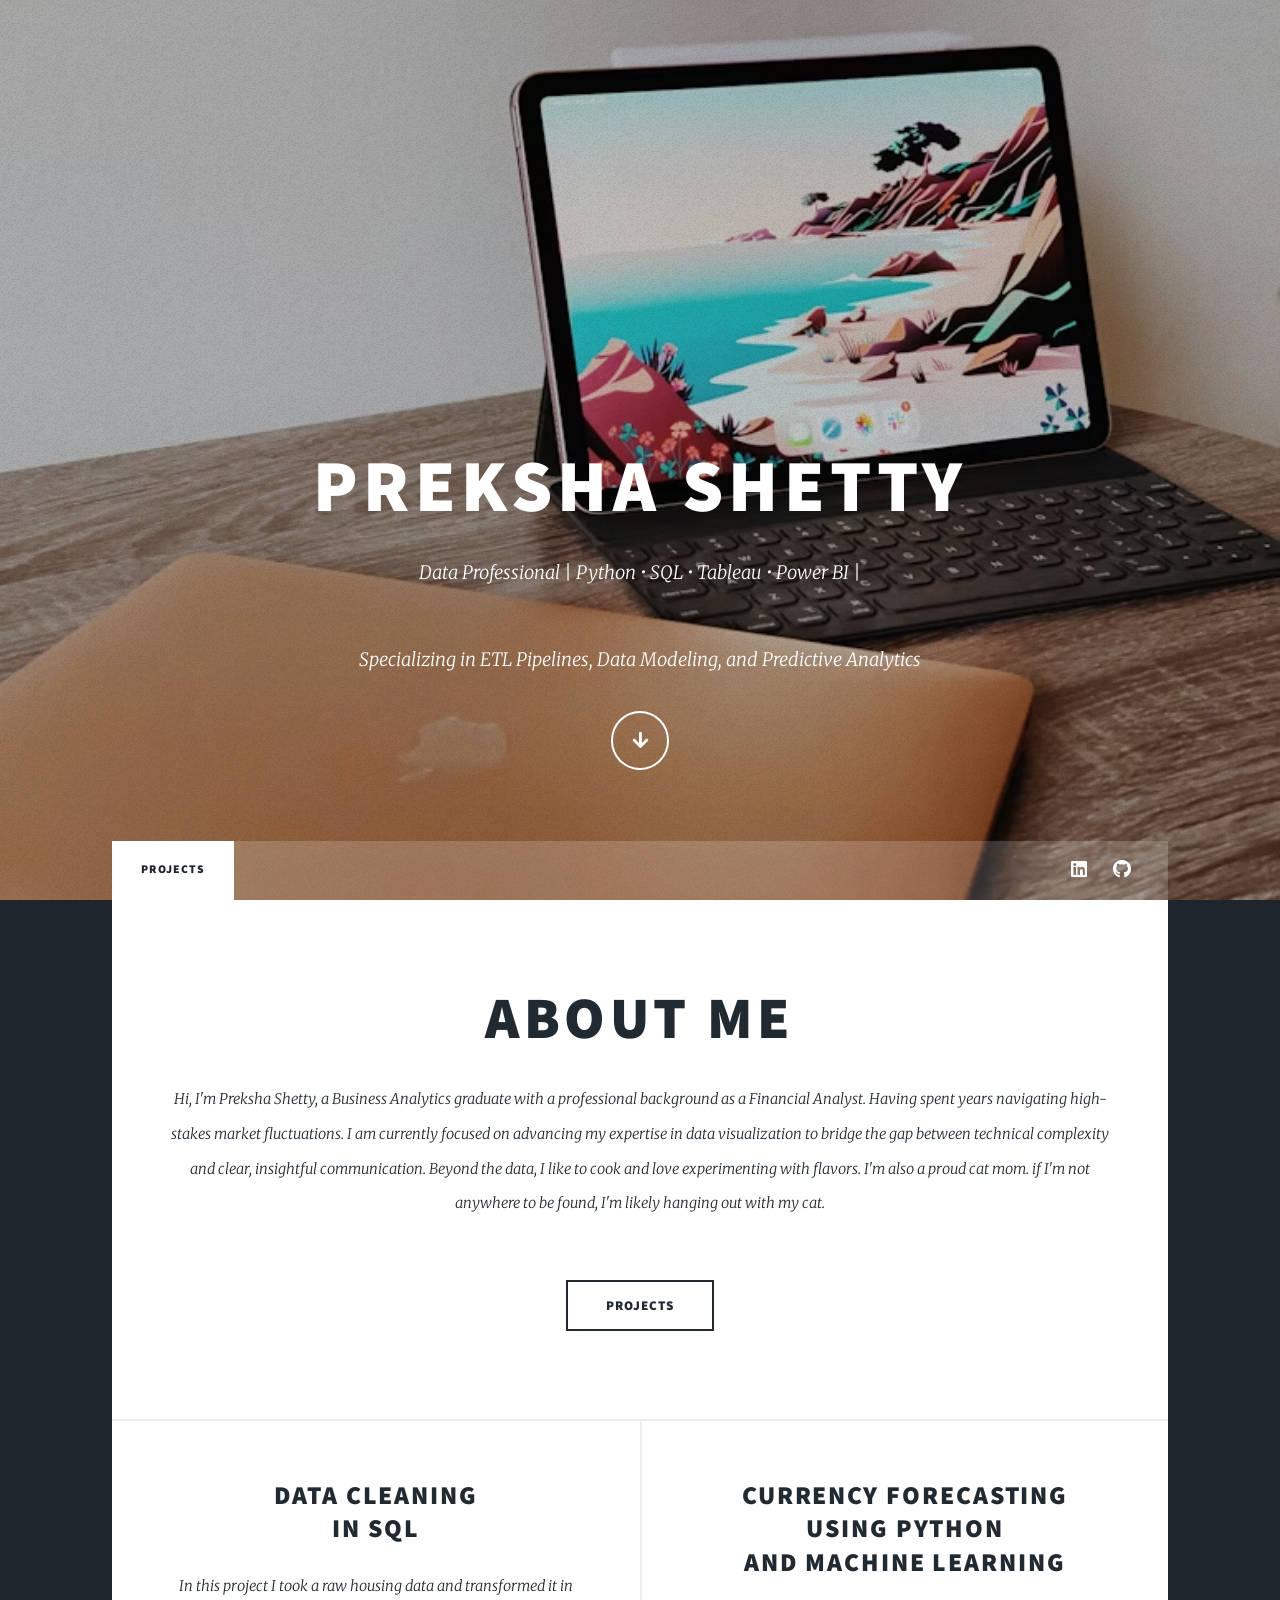
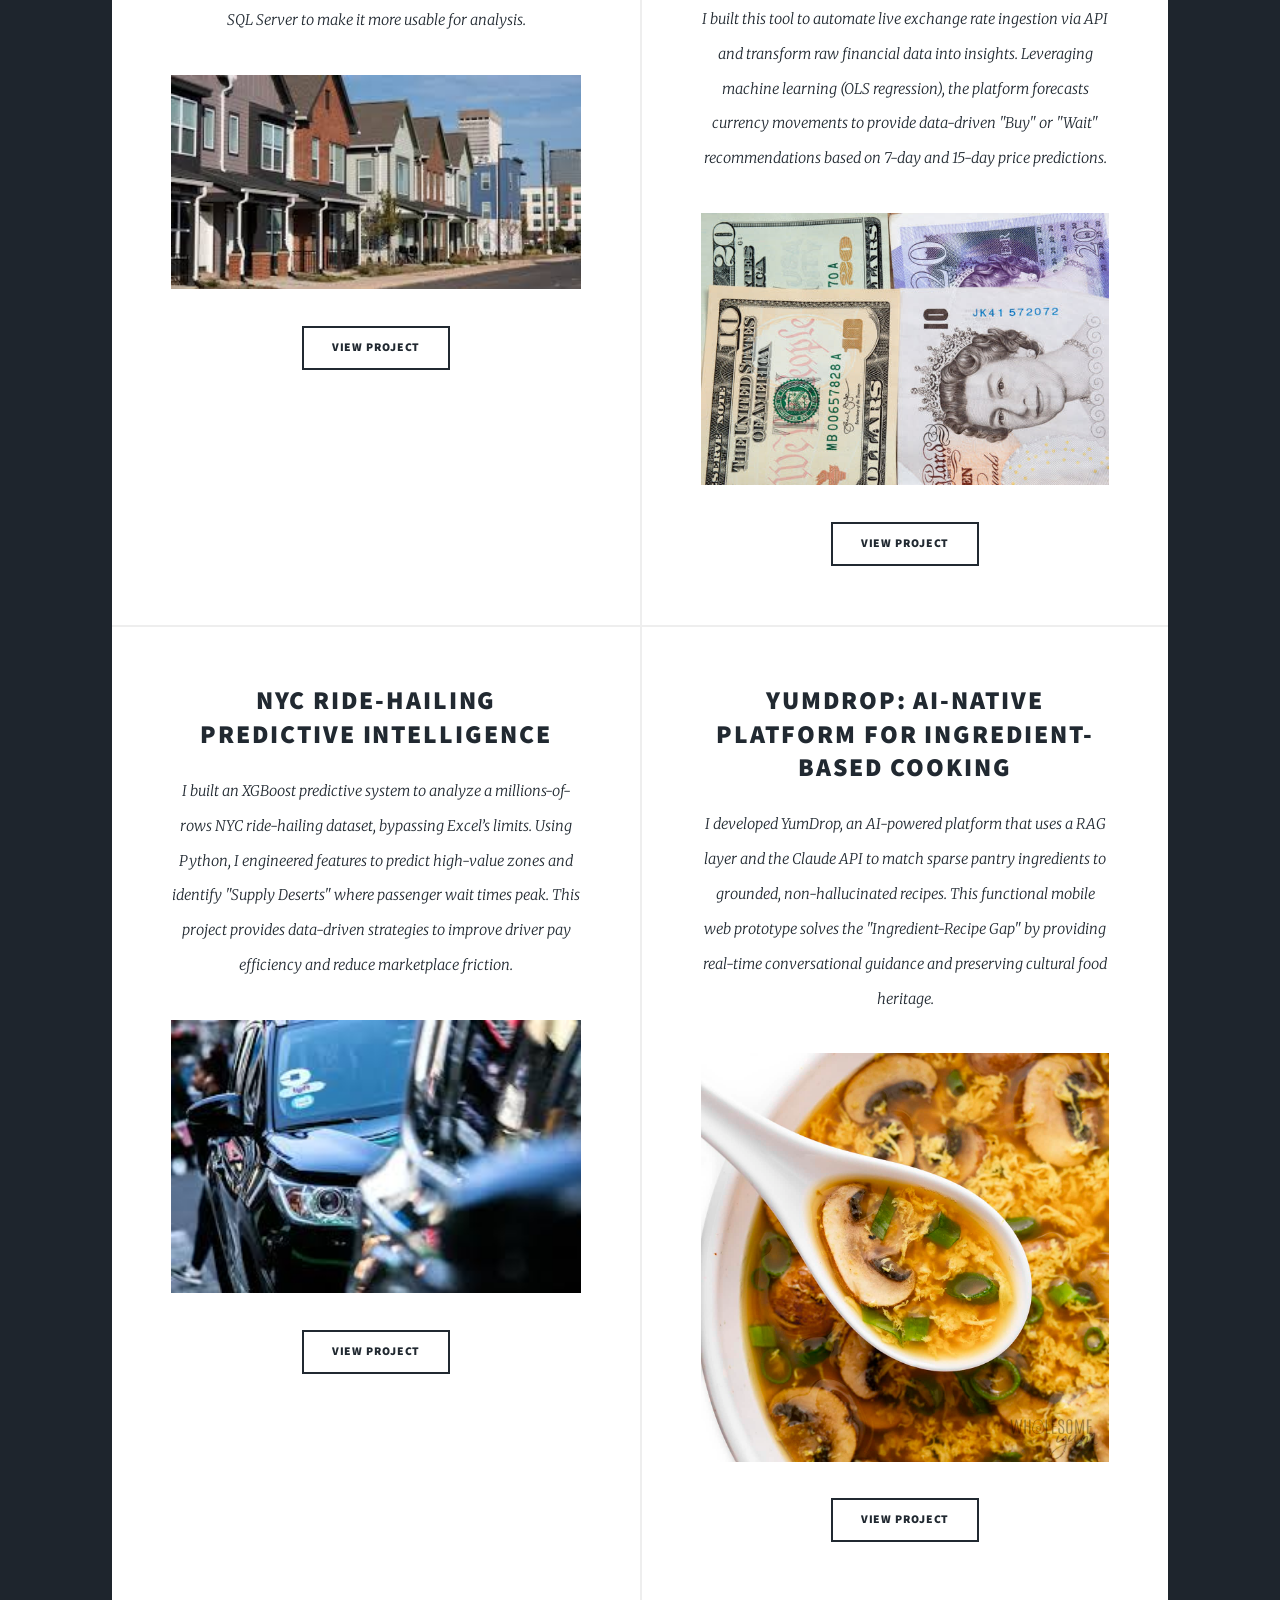
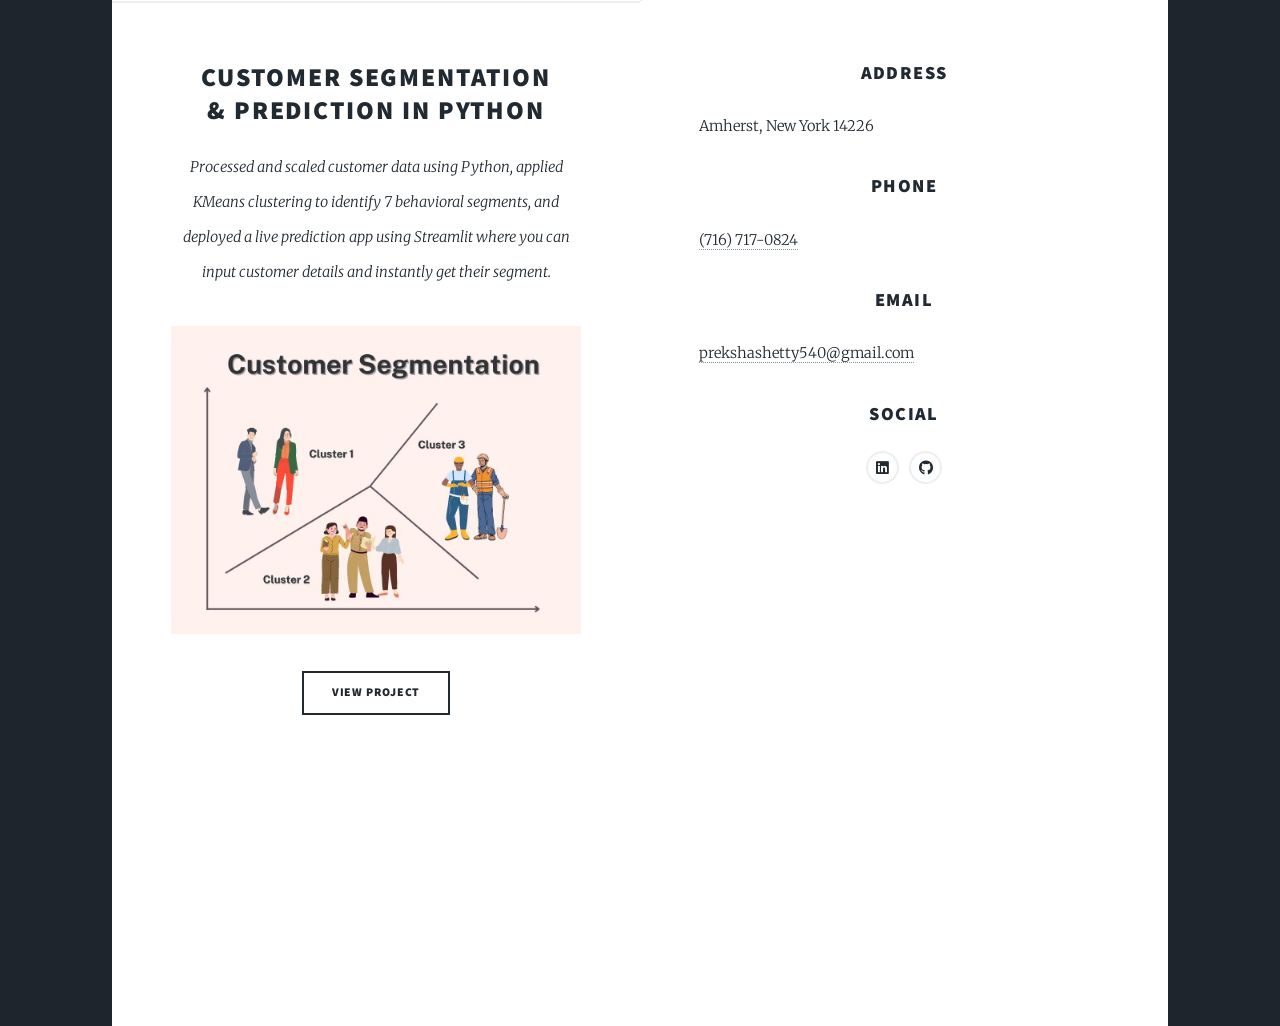
==== commit 204f3df2: "Fix header formatting for YumDrop article Removed unnecessary line break from YumDrop header." ====
--- a/index.html
+++ b/index.html
@@ -124,9 +124,7 @@
 								</article>
 								<article>
 									<header>
-						
-										<h2><a href="#">YumDrop: AI-Native Platform for Ingredient-Based Cooking <br />
-										in SQL</a></h2>
+										<h2><a href="#">YumDrop: AI-Native Platform for Ingredient-Based Cooking </a></h2>
 									</header>
 									<p style="text-align: center;"> <em>I developed YumDrop, an AI-powered platform that uses a RAG layer and the Claude API to match sparse pantry ingredients to grounded, non-hallucinated recipes. This functional mobile web prototype solves the "Ingredient-Recipe Gap" by providing real-time conversational guidance and preserving cultural food heritage. </em></p>
 									<a href="#" class="image fit"><img src="images/yumdrop.jpg" alt="" /></a>
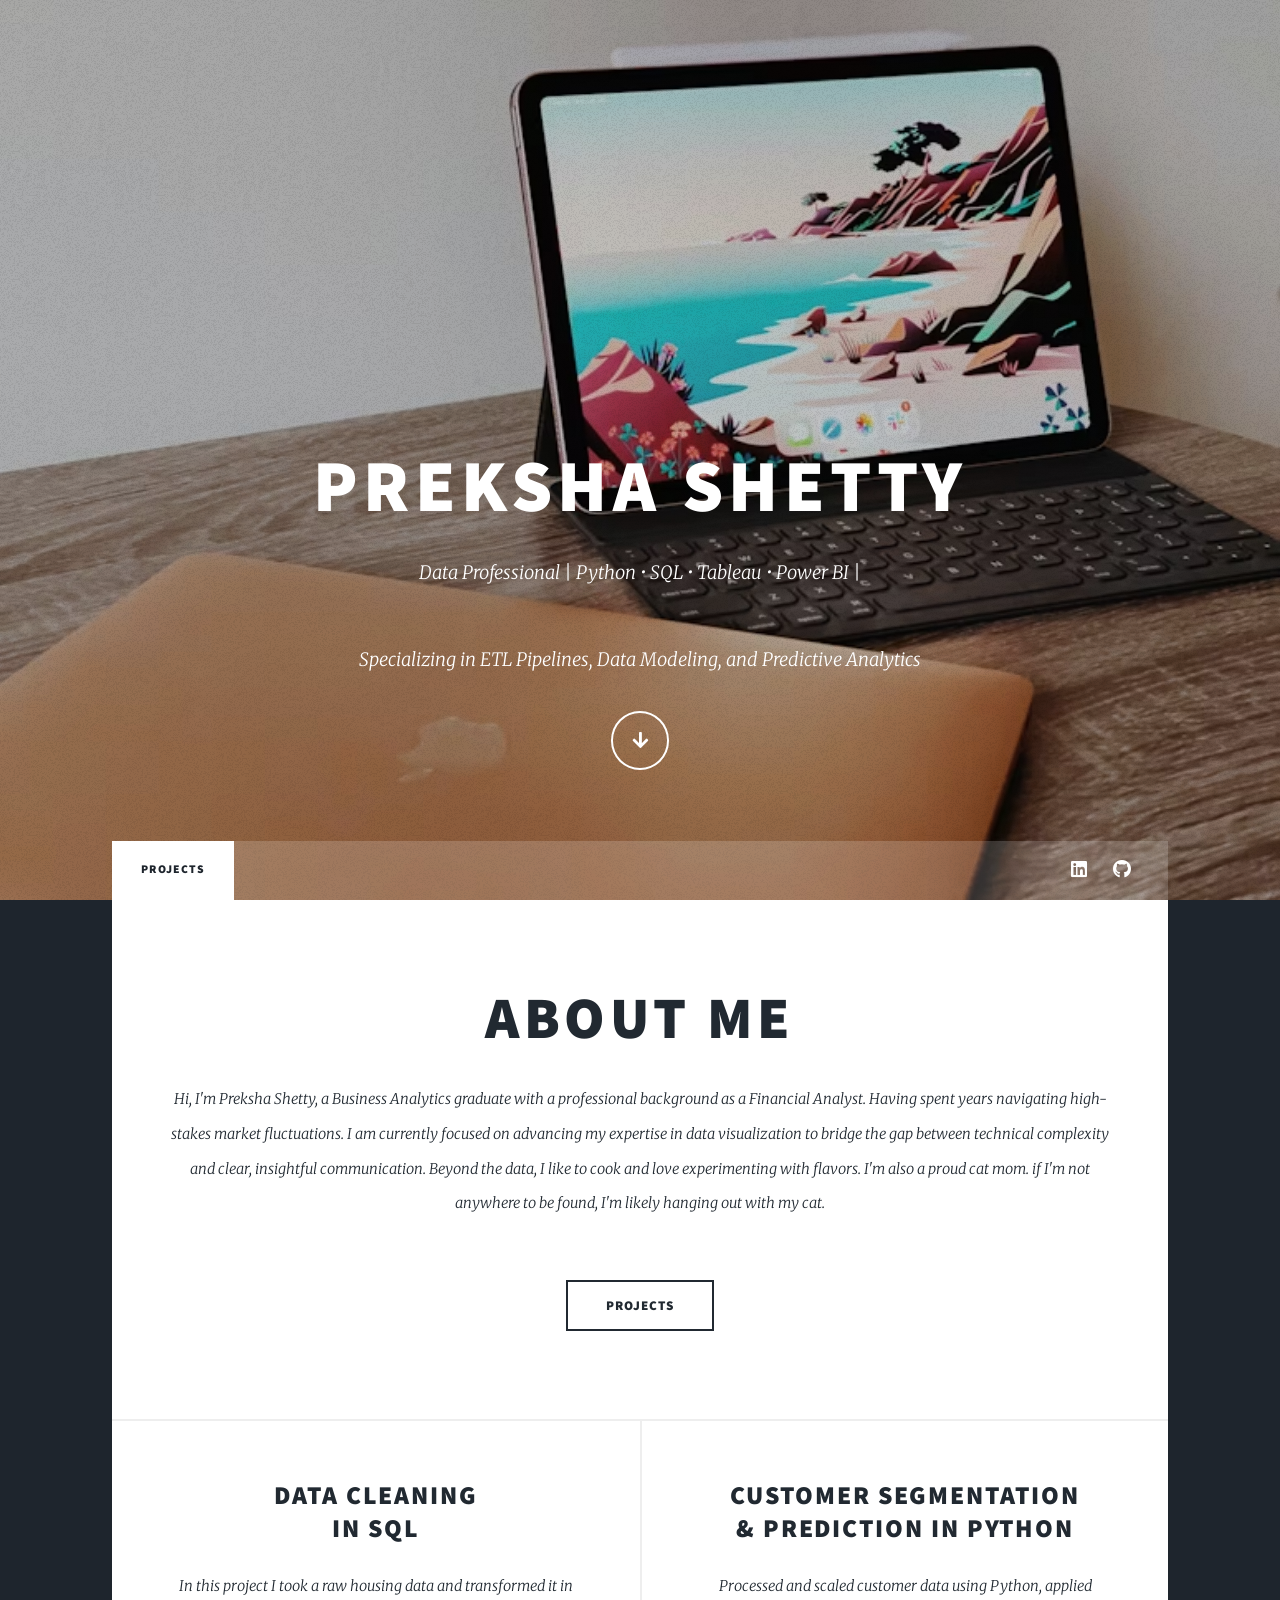
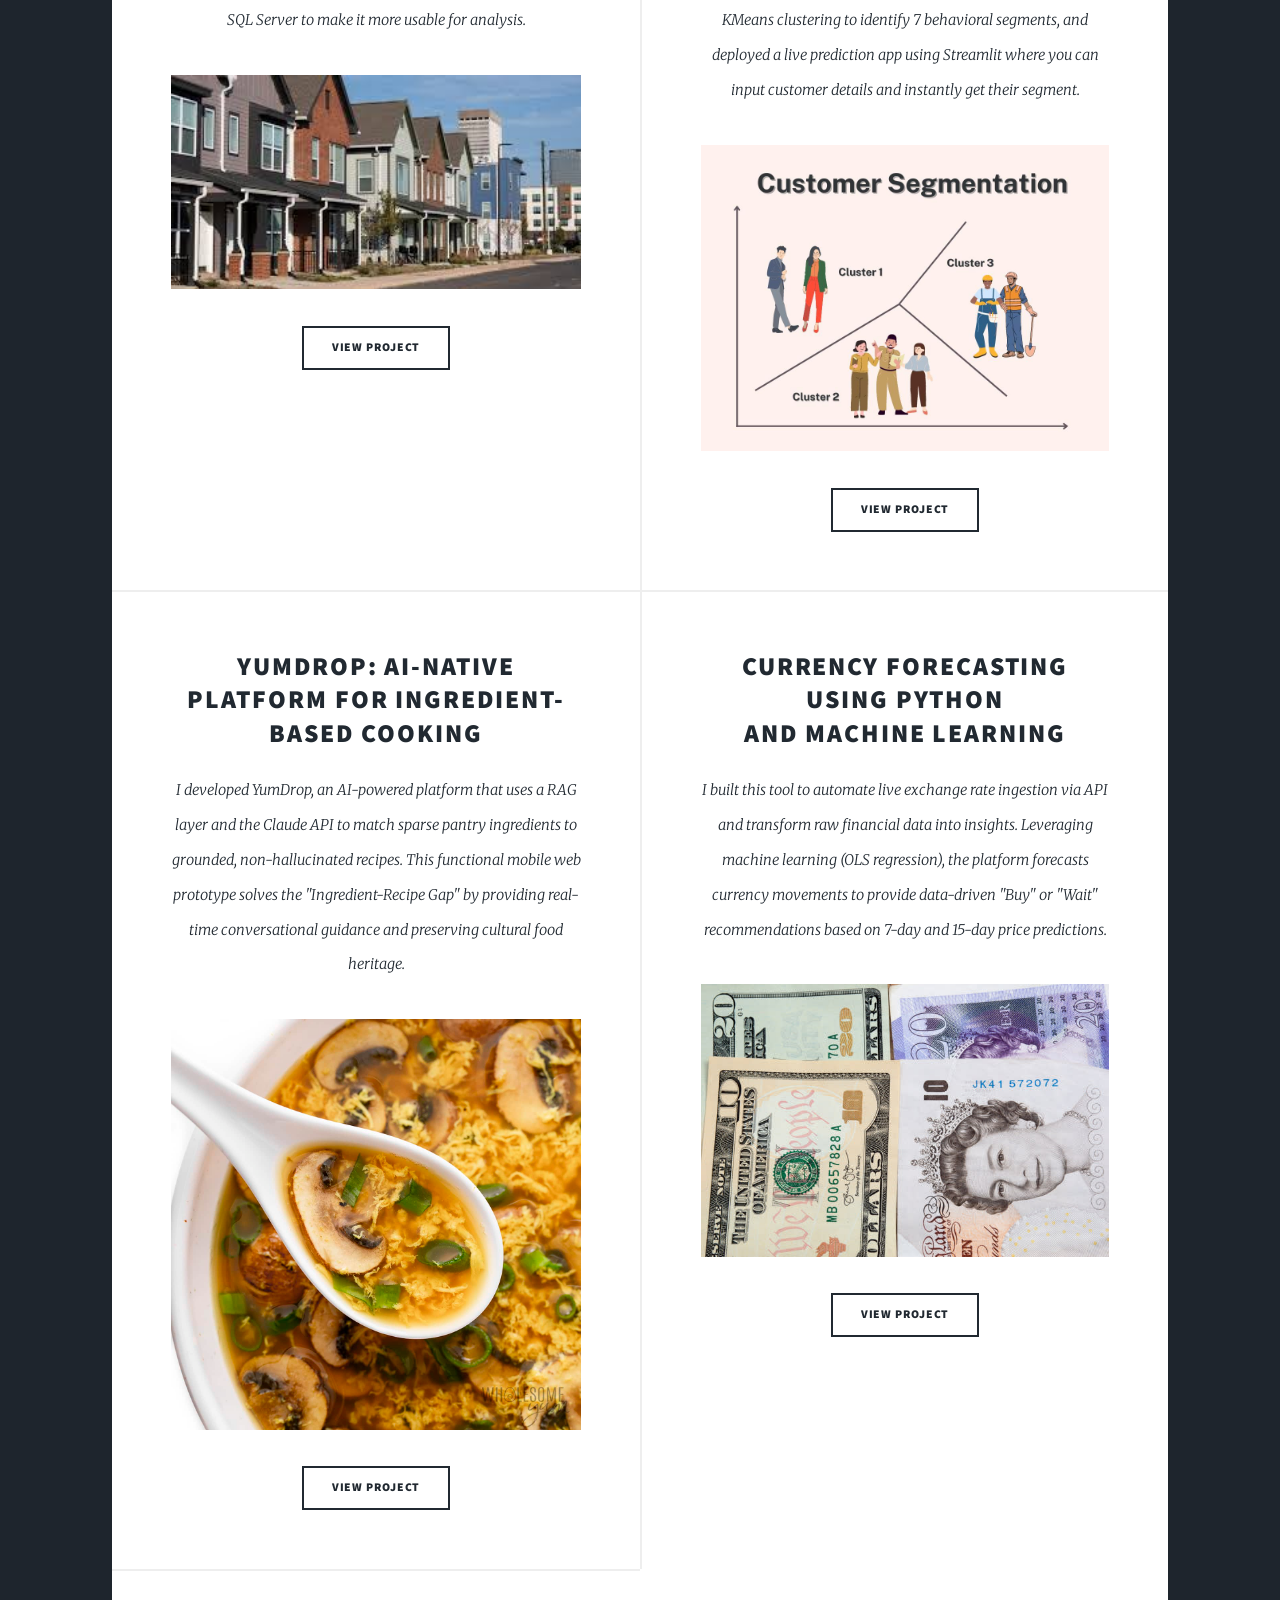
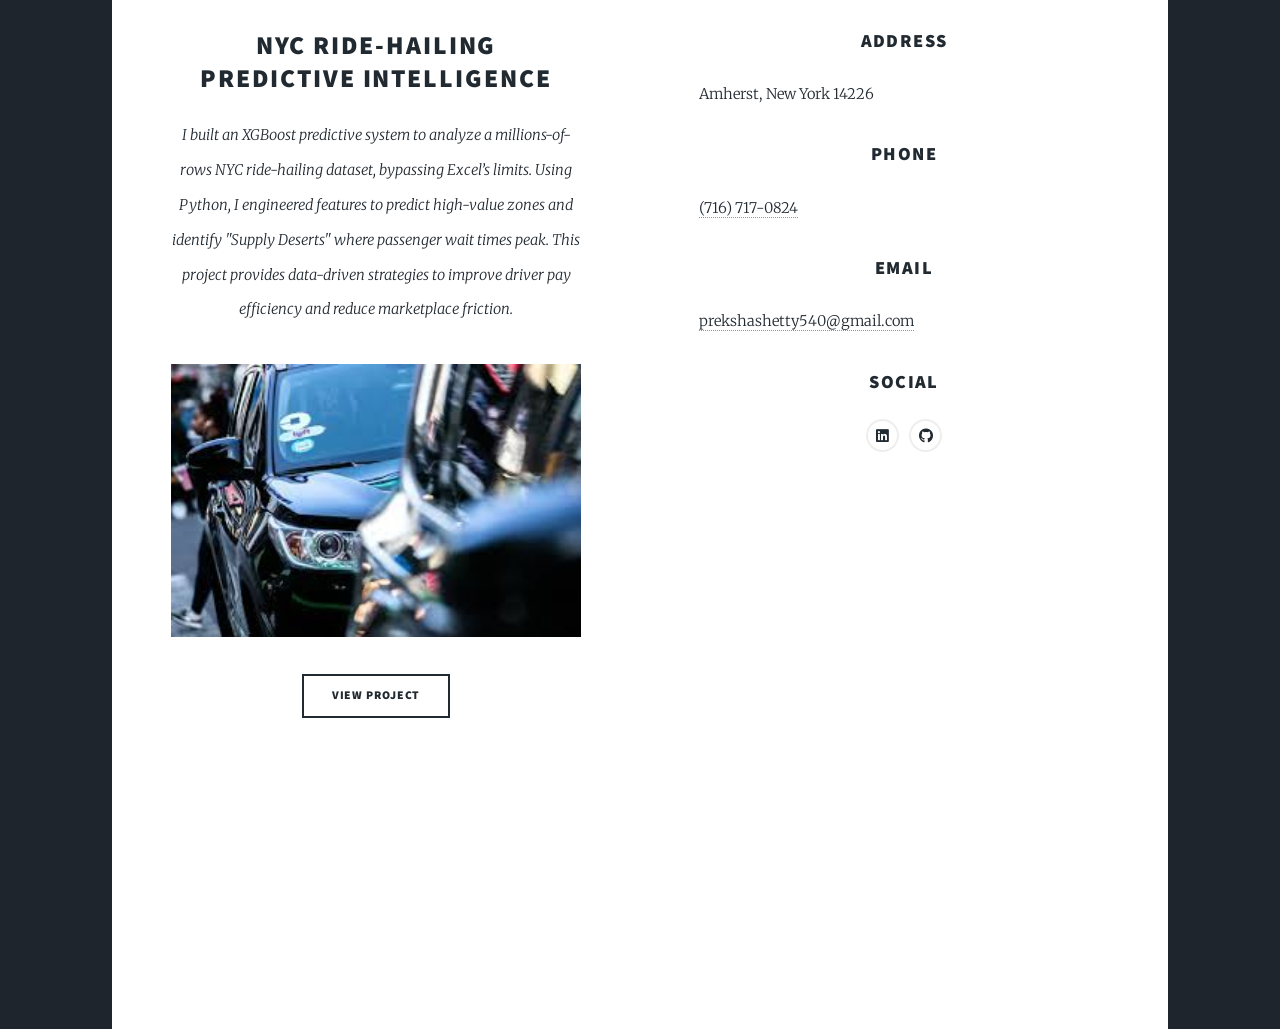
==== commit dccbc50a: "Update project descriptions and links in index.html" ====
--- a/index.html
+++ b/index.html
@@ -100,6 +100,28 @@
 								</article>
 								<article>
 									<header>
+										<h2><a href="#">Customer Segmentation <br />
+										& Prediction in Python</a></h2>
+									</header>
+									<p style="text-align: center;"><em>Processed and scaled customer data using Python, applied KMeans clustering to identify 7 behavioral segments, and deployed a live prediction app using Streamlit where you can input customer details and instantly get their segment.</em></p>
+									<a href="#" class="image fit"><img src="images/seg.jpg" alt="" /></a>
+									
+									<ul class="actions special">
+										<li><a href="https://github.com/Preksha-Shetty/Customer-Segmentation" class="button">View Project</a></li>
+									</ul>
+								</article>
+									<article>
+									<header>
+										<h2><a href="#">YumDrop: AI-Native Platform for Ingredient-Based Cooking </a></h2>
+									</header>
+									<p style="text-align: center;"> <em>I developed YumDrop, an AI-powered platform that uses a RAG layer and the Claude API to match sparse pantry ingredients to grounded, non-hallucinated recipes. This functional mobile web prototype solves the "Ingredient-Recipe Gap" by providing real-time conversational guidance and preserving cultural food heritage. </em></p>
+									<a href="#" class="image fit"><img src="images/yumdrop.jpg" alt="" /></a>
+									<ul class="actions special">
+										<li><a href="https://github.com/Preksha-Shetty/YumDrop" class="button">View Project</a></li>
+									</ul>
+								</article>
+								<article>
+									<header>
 										<h2><a href="#">Currency Forecasting using Python <br />
 										and Machine Learning</a></h2>
 									</header>
@@ -122,28 +144,8 @@
 										<li><a href="https://github.com/Preksha-Shetty/XGBoost-Intelligence-for-Urban-Mobility-Markets" class="button">View Project</a></li>
 									</ul>
 								</article>
-								<article>
-									<header>
-										<h2><a href="#">YumDrop: AI-Native Platform for Ingredient-Based Cooking </a></h2>
-									</header>
-									<p style="text-align: center;"> <em>I developed YumDrop, an AI-powered platform that uses a RAG layer and the Claude API to match sparse pantry ingredients to grounded, non-hallucinated recipes. This functional mobile web prototype solves the "Ingredient-Recipe Gap" by providing real-time conversational guidance and preserving cultural food heritage. </em></p>
-									<a href="#" class="image fit"><img src="images/yumdrop.jpg" alt="" /></a>
-									<ul class="actions special">
-										<li><a href="https://github.com/Preksha-Shetty/YumDrop" class="button">View Project</a></li>
-									</ul>
-								</article>
-								<article>
-									<header>
-										<h2><a href="#">Customer Segmentation <br />
-										& Prediction in Python</a></h2>
-									</header>
-									<p style="text-align: center;"><em>Processed and scaled customer data using Python, applied KMeans clustering to identify 7 behavioral segments, and deployed a live prediction app using Streamlit where you can input customer details and instantly get their segment.</em></p>
-									<a href="#" class="image fit"><img src="images/seg.jpg" alt="" /></a>
-									
-									<ul class="actions special">
-										<li><a href="https://github.com/Preksha-Shetty/Customer-Segmentation" class="button">View Project</a></li>
-									</ul>
-								</article>
+		
+						
 
 						<!-- Footer -->
 							<footer>
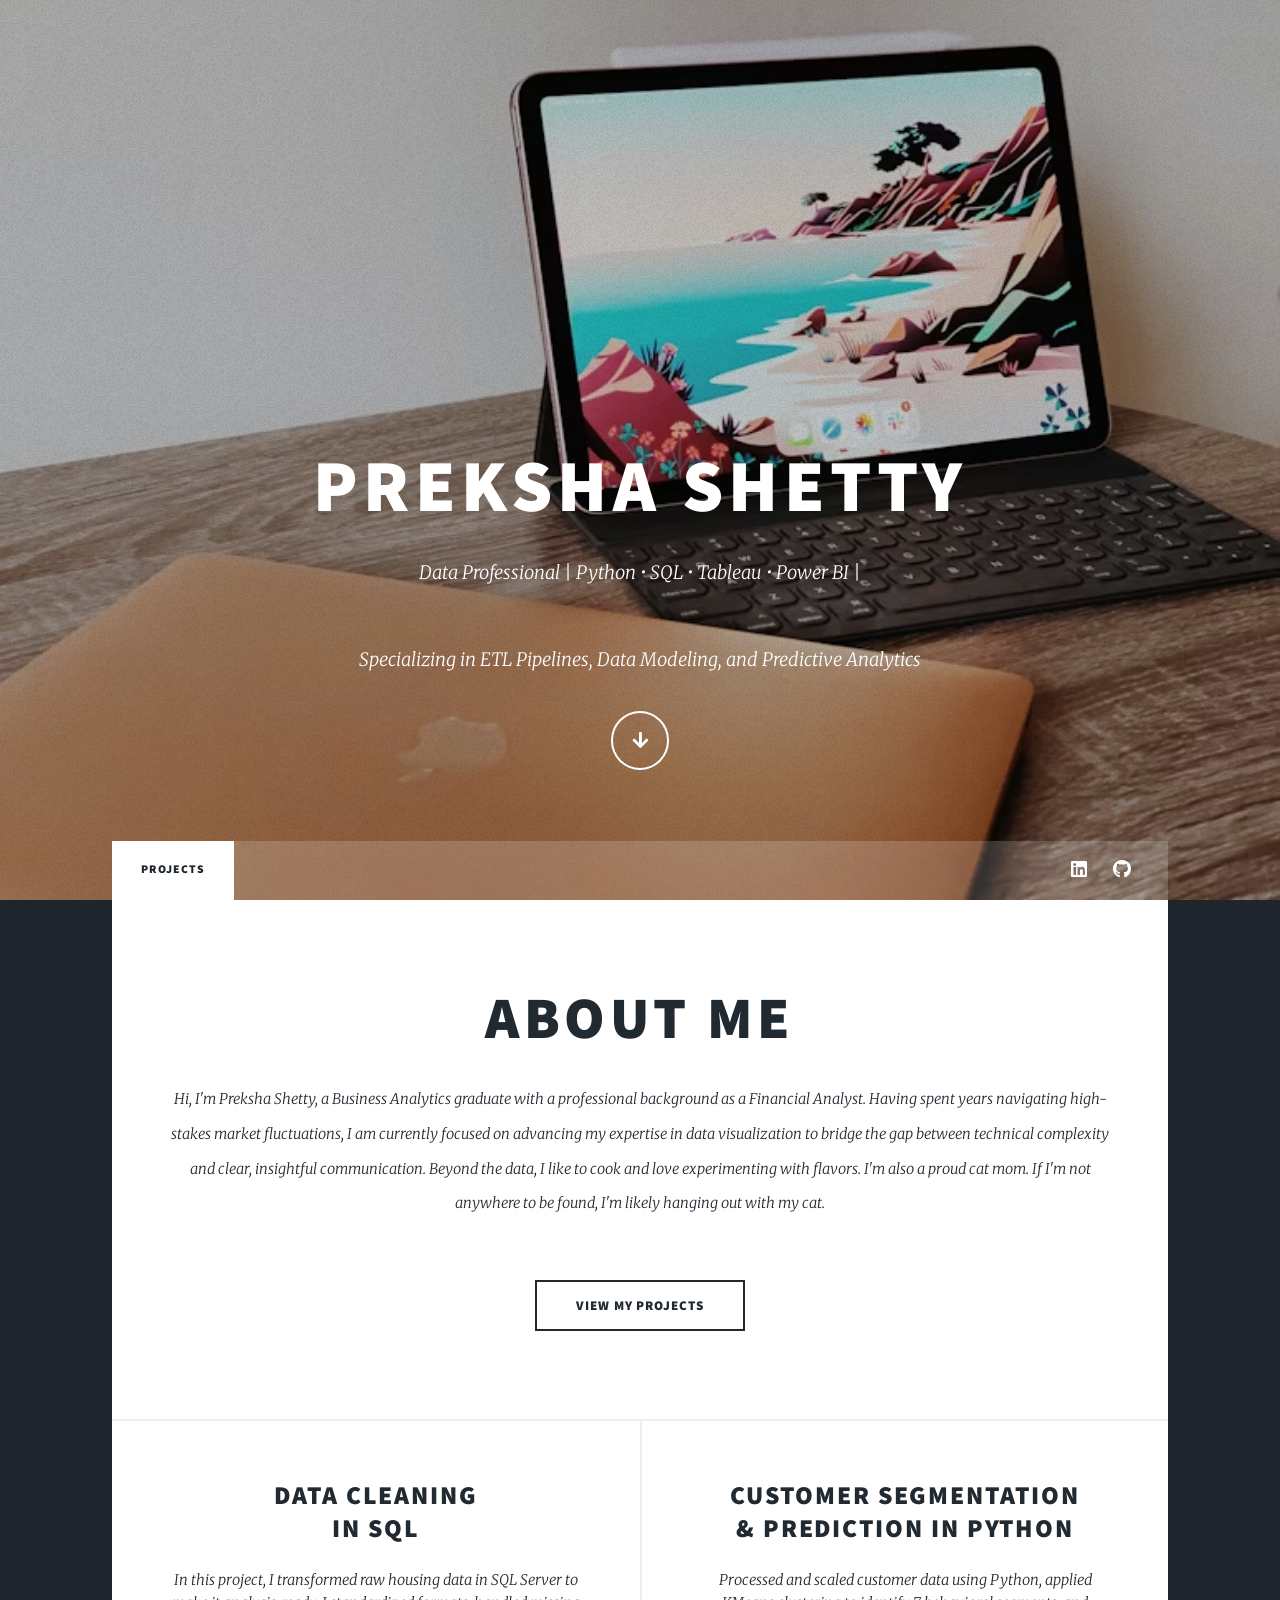
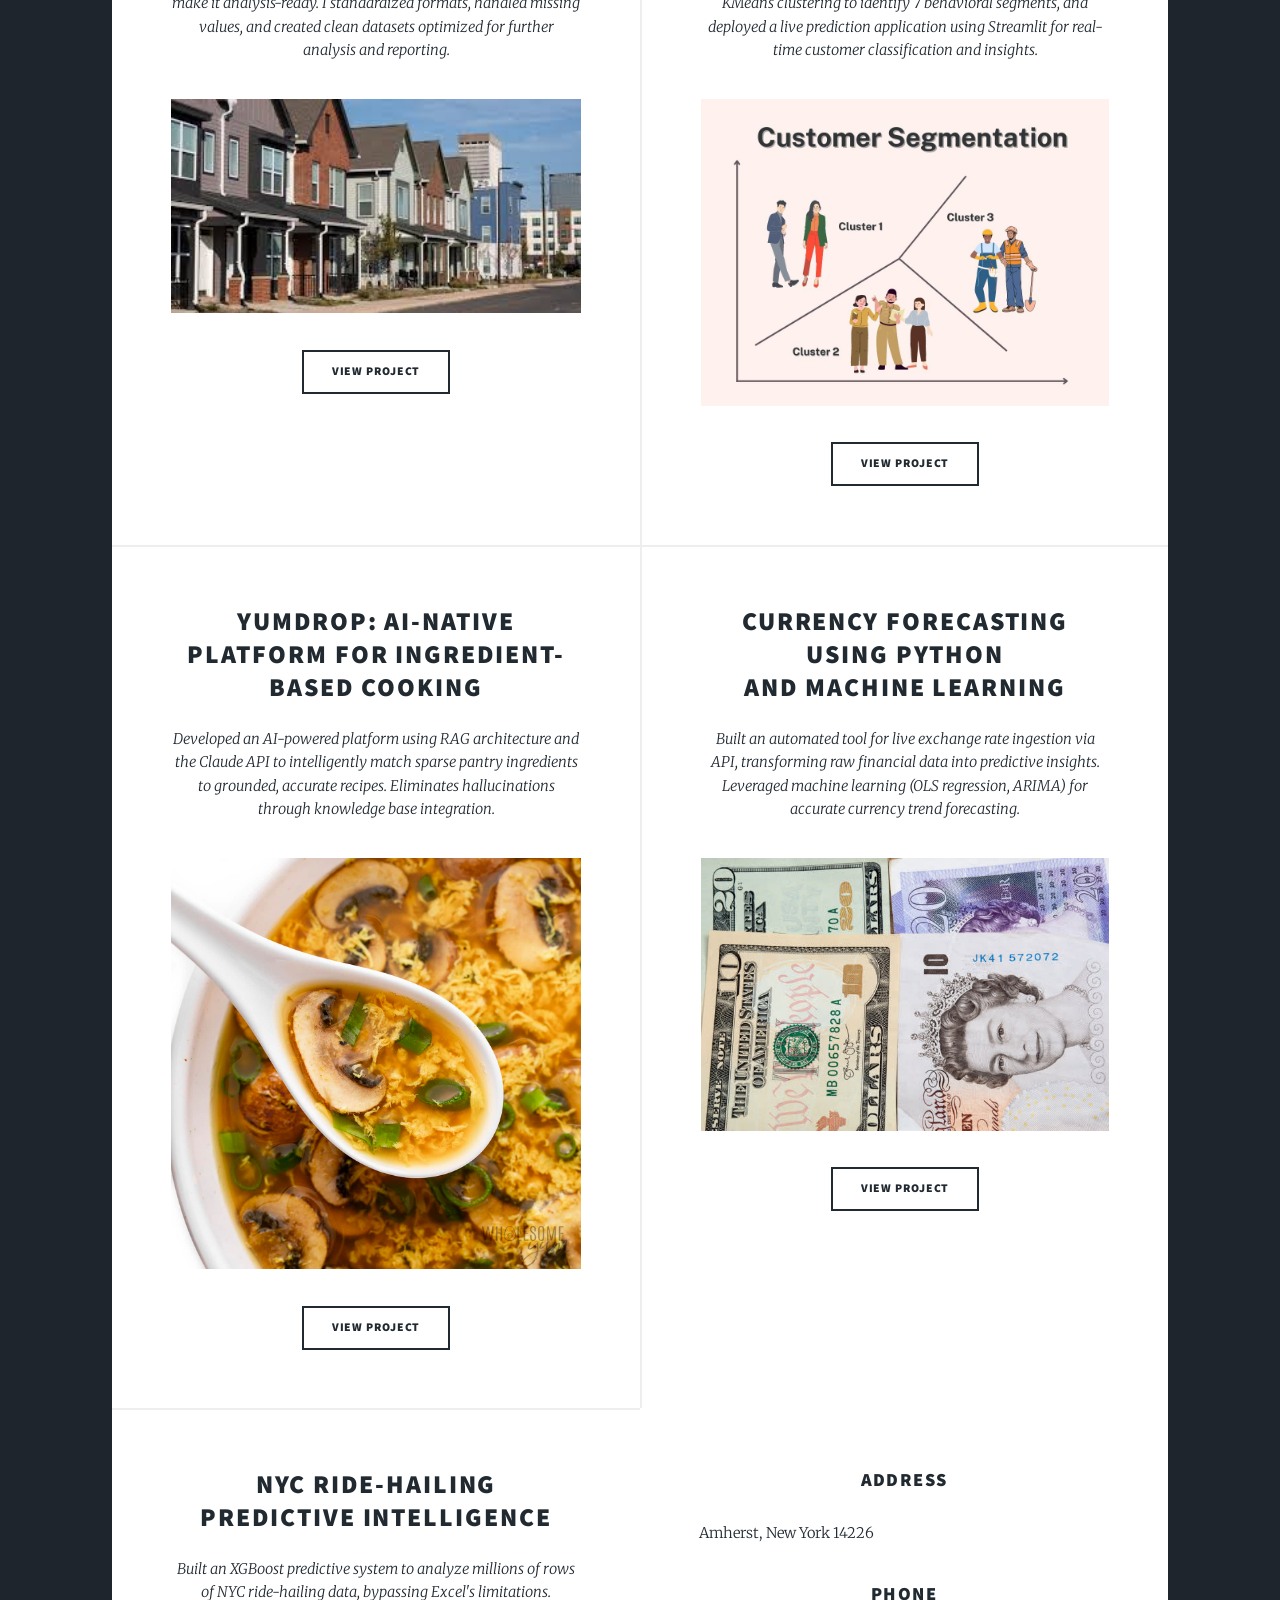
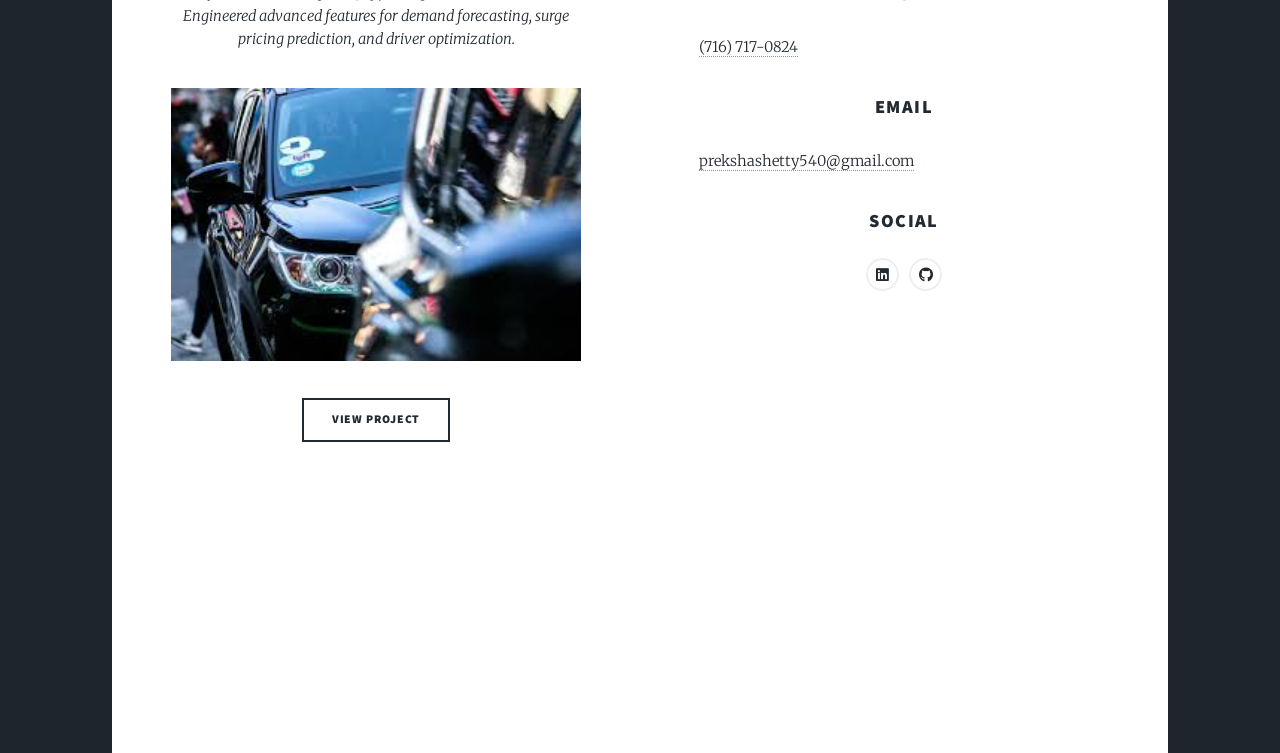
==== commit 6f88b292: "Fix UI consistency: complete project descriptions, fix button links, add CSS improvements" ====
--- a/index.html
+++ b/index.html
@@ -22,6 +22,20 @@
     background-size: cover !important;
     background-attachment: scroll !important;
     background-position: center center !important;
+  }
+
+  /* Improved text consistency */
+  .posts article p {
+    min-height: 60px;
+    display: flex;
+    align-items: center;
+    justify-content: center;
+  }
+
+  .posts article em {
+    line-height: 1.6;
+    word-wrap: break-word;
+    overflow-wrap: break-word;
   }
 </style>
 	</head>
@@ -51,7 +65,7 @@
 				<!-- Nav -->
 					<nav id="nav">
 						<ul class="links">
-							<li class="active"><a href="index.html">Projects</a></li>
+							<li class="active"><a href="#main">Projects</a></li>
 							
 						</ul>
 						<ul class="icons">
@@ -69,29 +83,22 @@
 									
 									<h2><a href="#">About Me<br />
 									</a></h2>
-									<p>Hi, I'm Preksha Shetty, a Business Analytics graduate with a
-professional background as a Financial Analyst. Having spent years
-navigating high-stakes market fluctuations. I am currently focused on
-advancing my expertise in data visualization to bridge the gap between
-technical complexity and clear, insightful communication. Beyond the
-data, I like to cook and love experimenting with flavors. I'm also a
-proud cat mom. if I'm not anywhere to be found, I'm likely hanging out
-with my cat.<br /></p>
+									<p>Hi, I'm Preksha Shetty, a Business Analytics graduate with a professional background as a Financial Analyst. Having spent years navigating high-stakes market fluctuations, I am currently focused on advancing my expertise in data visualization to bridge the gap between technical complexity and clear, insightful communication. Beyond the data, I like to cook and love experimenting with flavors. I'm also a proud cat mom. If I'm not anywhere to be found, I'm likely hanging out with my cat.<br /></p>
 								</header>
 								
 								<ul class="actions special">
-									<li><a href="#" class="button large">Projects</a></li>
+									<li><a href="#posts" class="button large">View My Projects</a></li>
 								</ul>
 							</article>
 
 						<!-- Posts -->
-							<section class="posts">
+							<section class="posts" id="posts">
 								<article>
 									<header>
 										<h2><a href="#">Data Cleaning <br />
 										in SQL</a></h2>
 									</header>
-									<p style="text-align: center;"><em>In this project I took a raw housing data and transformed it in SQL Server to make it more usable for analysis.</em></p>
+									<p style="text-align: center;"><em>In this project, I transformed raw housing data in SQL Server to make it analysis-ready. I standardized formats, handled missing values, and created clean datasets optimized for further analysis and reporting.</em></p>
 									<a href="#" class="image fit"><img src="images/housing.jpg" alt="" /></a>
 									
 									<ul class="actions special">
@@ -103,7 +110,7 @@
 										<h2><a href="#">Customer Segmentation <br />
 										& Prediction in Python</a></h2>
 									</header>
-									<p style="text-align: center;"><em>Processed and scaled customer data using Python, applied KMeans clustering to identify 7 behavioral segments, and deployed a live prediction app using Streamlit where you can input customer details and instantly get their segment.</em></p>
+									<p style="text-align: center;"><em>Processed and scaled customer data using Python, applied KMeans clustering to identify 7 behavioral segments, and deployed a live prediction application using Streamlit for real-time customer classification and insights.</em></p>
 									<a href="#" class="image fit"><img src="images/seg.jpg" alt="" /></a>
 									
 									<ul class="actions special">
@@ -114,7 +121,7 @@
 									<header>
 										<h2><a href="#">YumDrop: AI-Native Platform for Ingredient-Based Cooking </a></h2>
 									</header>
-									<p style="text-align: center;"> <em>I developed YumDrop, an AI-powered platform that uses a RAG layer and the Claude API to match sparse pantry ingredients to grounded, non-hallucinated recipes. This functional mobile web prototype solves the "Ingredient-Recipe Gap" by providing real-time conversational guidance and preserving cultural food heritage. </em></p>
+									<p style="text-align: center;"> <em>Developed an AI-powered platform using RAG architecture and the Claude API to intelligently match sparse pantry ingredients to grounded, accurate recipes. Eliminates hallucinations through knowledge base integration.</em></p>
 									<a href="#" class="image fit"><img src="images/yumdrop.jpg" alt="" /></a>
 									<ul class="actions special">
 										<li><a href="https://github.com/Preksha-Shetty/YumDrop" class="button">View Project</a></li>
@@ -125,7 +132,7 @@
 										<h2><a href="#">Currency Forecasting using Python <br />
 										and Machine Learning</a></h2>
 									</header>
-									<p style="text-align: center;"><em>I built this tool to automate live exchange rate ingestion via API and transform raw financial data into insights. Leveraging machine learning (OLS regression), the platform forecasts currency movements to provide data-driven "Buy" or "Wait" recommendations based on 7-day and 15-day price predictions.</em></p>
+									<p style="text-align: center;"><em>Built an automated tool for live exchange rate ingestion via API, transforming raw financial data into predictive insights. Leveraged machine learning (OLS regression, ARIMA) for accurate currency trend forecasting.</em></p>
 									<a href="#" class="image fit"><img src="images/Currency.jpg" alt="" /></a>
 									
 									<ul class="actions special">
@@ -137,7 +144,7 @@
 										<h2><a href="#">NYC Ride-Hailing  <br />
 										Predictive Intelligence</a></h2>
 									</header>
-									<p style="text-align: center;"> <em>I built an XGBoost predictive system to analyze a millions-of-rows NYC ride-hailing dataset, bypassing Excel’s limits. Using Python, I engineered features to predict high-value zones and identify "Supply Deserts" where passenger wait times peak. This project provides data-driven strategies to improve driver pay efficiency and reduce marketplace friction. </em></p>
+									<p style="text-align: center;"> <em>Built an XGBoost predictive system to analyze millions of rows of NYC ride-hailing data, bypassing Excel's limitations. Engineered advanced features for demand forecasting, surge pricing prediction, and driver optimization.</em></p>
 									<a href="#" class="image fit"><img src="images/uber1.jpg" alt="" /></a>
 									
 									<ul class="actions special">
@@ -156,11 +163,11 @@
 							</section>
 							<section>
 								<h3>Phone</h3>
-								<p><a href="#">(716) 717-0824</a></p>
+								<p><a href="tel:+17167170824">(716) 717-0824</a></p>
 							</section>
 							<section>
 								<h3>Email</h3>
-								<p><a href="#">prekshashetty540@gmail.com</a></p>
+								<p><a href="mailto:prekshashetty540@gmail.com">prekshashetty540@gmail.com</a></p>
 							</section>
 							<section>
 								<h3>Social</h3>
@@ -174,7 +181,7 @@
 
 				<!-- Copyright -->
 					<div id="copyright">
-						<ul><li>&copy; Untitled</li><li>Design: <a href="https://html5up.net">HTML5 UP</a></li></ul>
+						<ul><li>&copy; Preksha Shetty Portfolio</li><li>Design: <a href="https://html5up.net">HTML5 UP</a></li></ul>
 					</div>
 
 			</div>
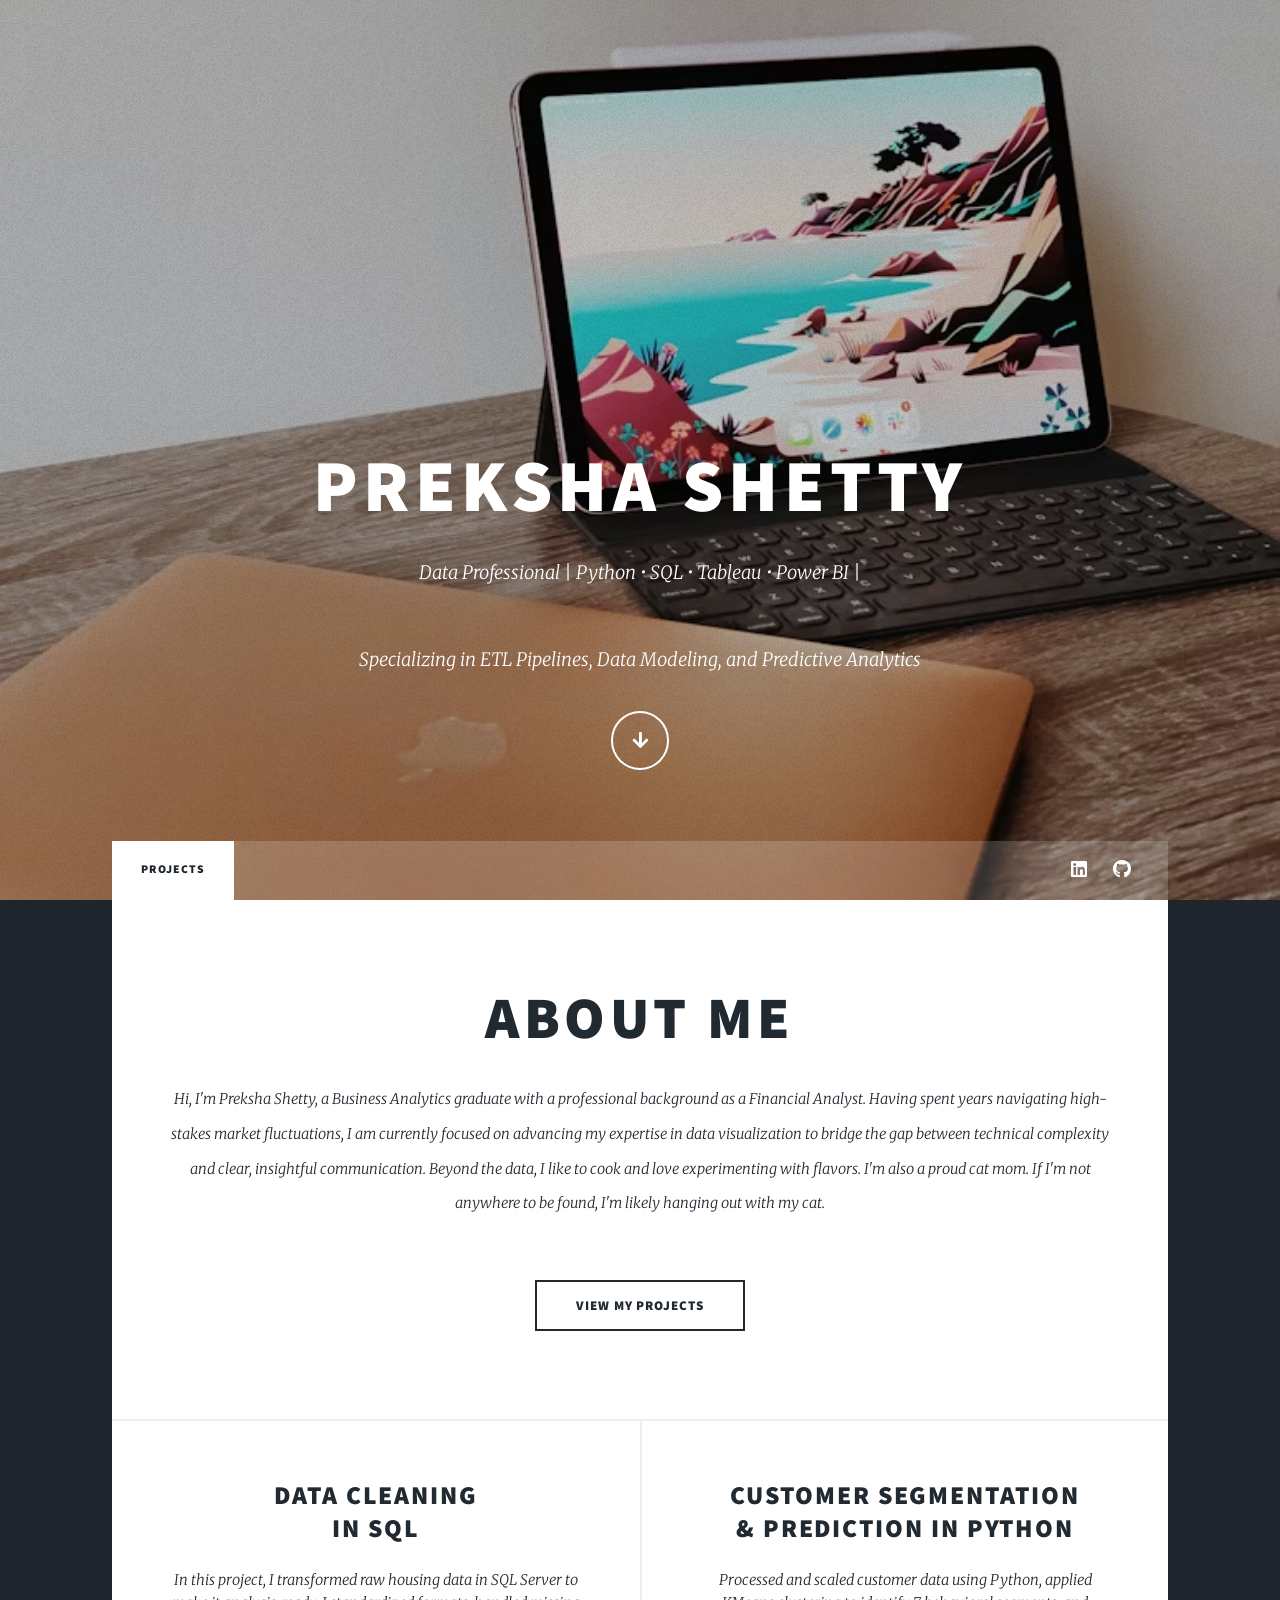
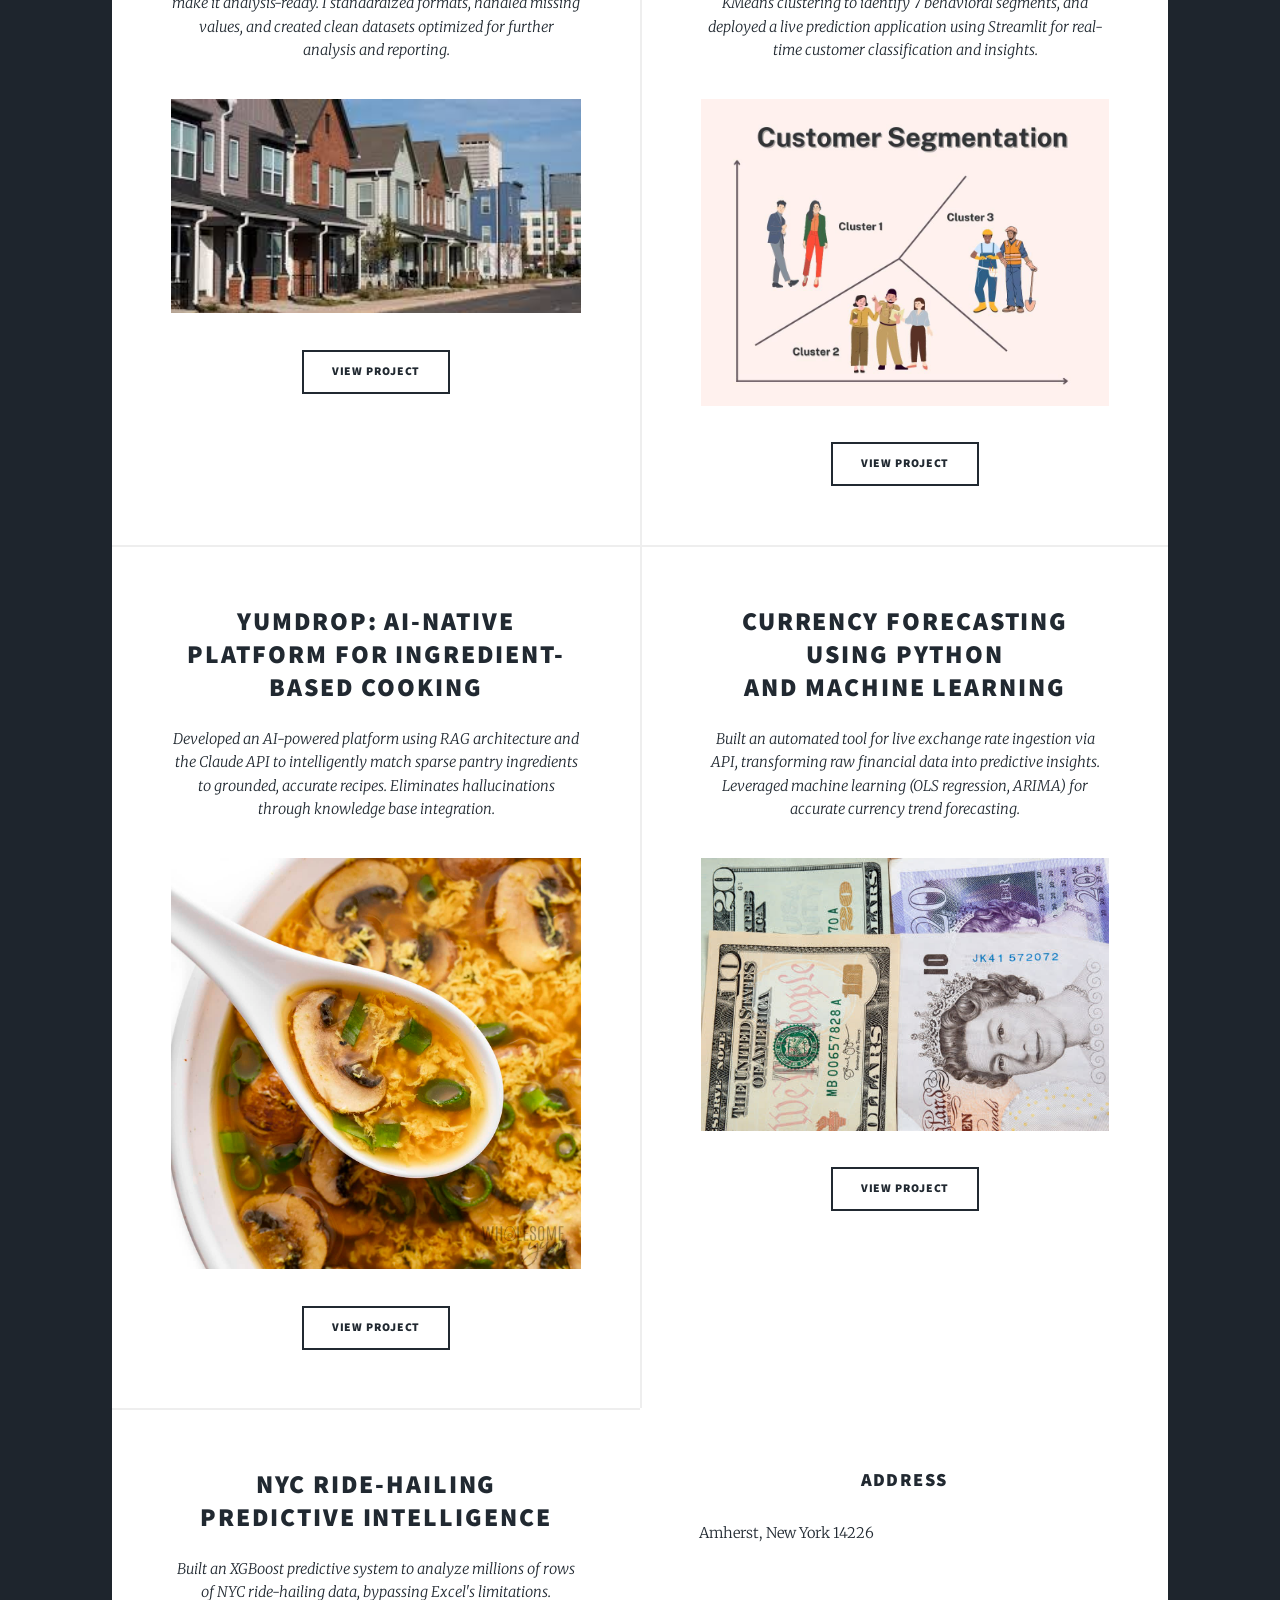
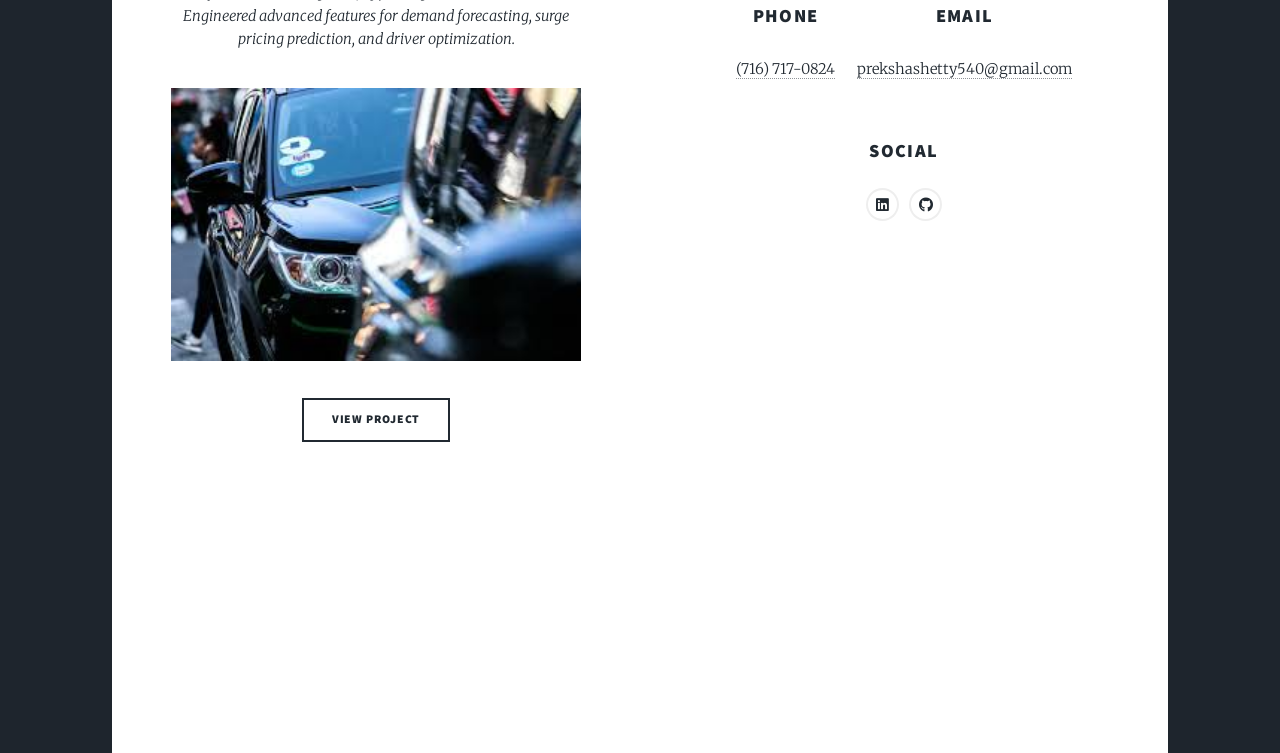
==== commit ea1cc6e7: "Center footer contact section (Address, Phone, Email, Social)" ====
--- a/index.html
+++ b/index.html
@@ -37,6 +37,40 @@
     word-wrap: break-word;
     overflow-wrap: break-word;
   }
+
+  /* Center footer contact section */
+  footer .split.contact {
+    display: flex !important;
+    flex-wrap: wrap;
+    justify-content: center;
+    gap: 2rem;
+  }
+
+  footer .split.contact section {
+    flex: 0 1 auto;
+    text-align: center;
+  }
+
+  footer .split.contact .alt {
+    flex-basis: 100%;
+  }
+
+  @media (max-width: 1280px) {
+    footer .split.contact {
+      gap: 1.5rem;
+    }
+  }
+
+  @media (max-width: 736px) {
+    footer .split.contact {
+      flex-direction: column;
+      gap: 1.5rem;
+    }
+
+    footer .split.contact section {
+      flex-basis: 100%;
+    }
+  }
 </style>
 	</head>
 	<body class="is-preload">
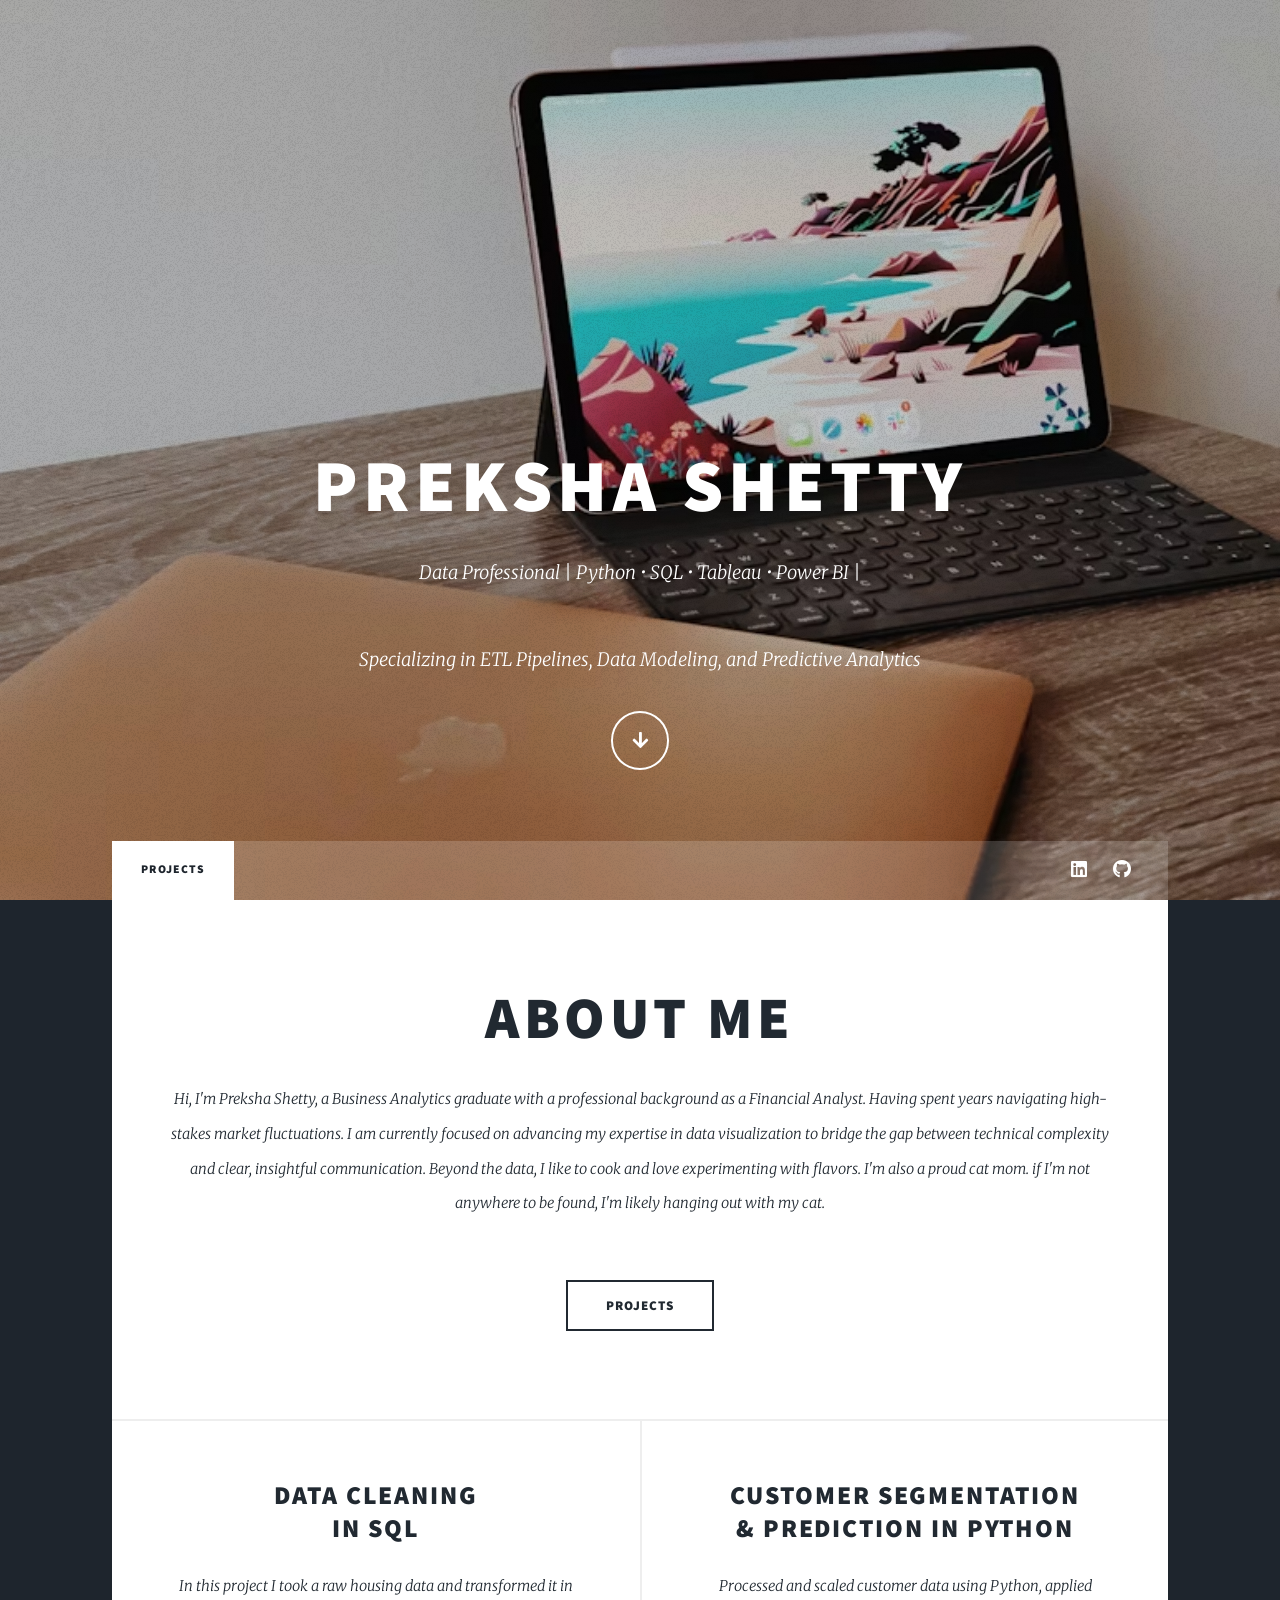
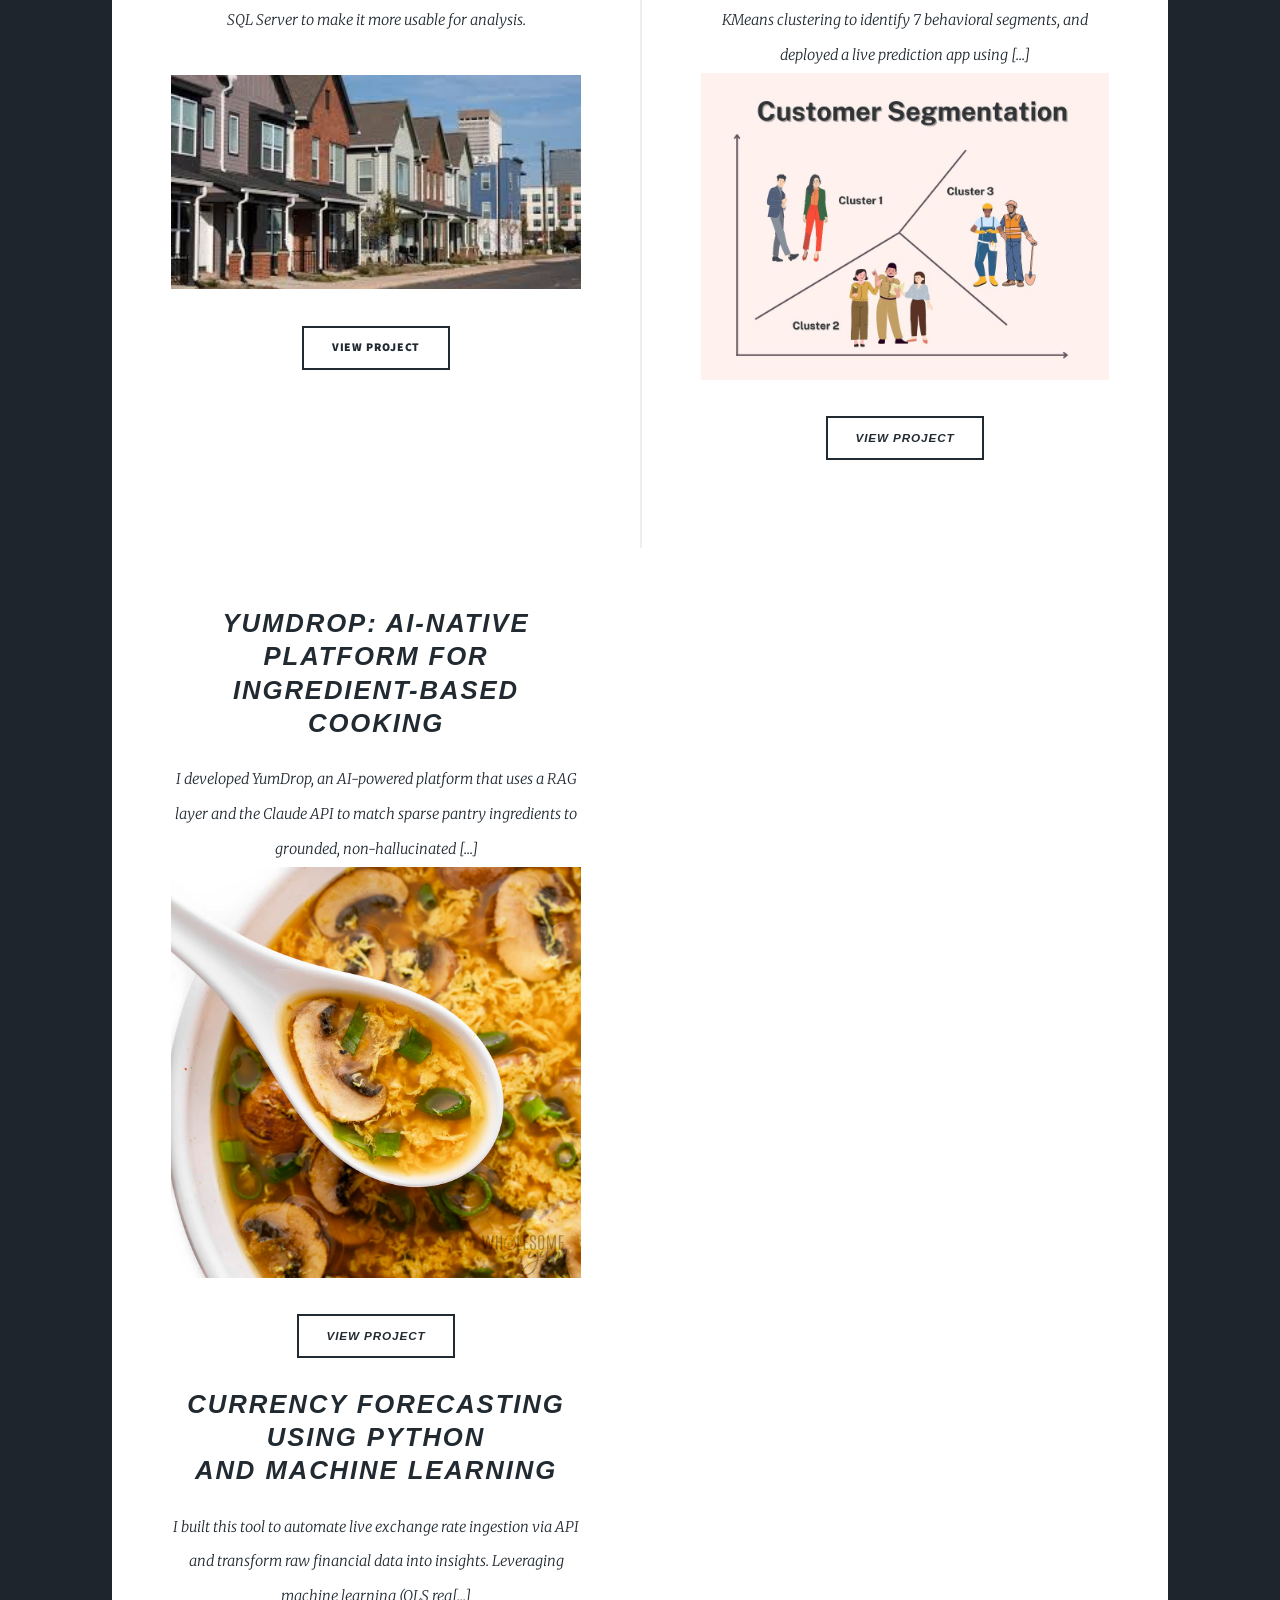
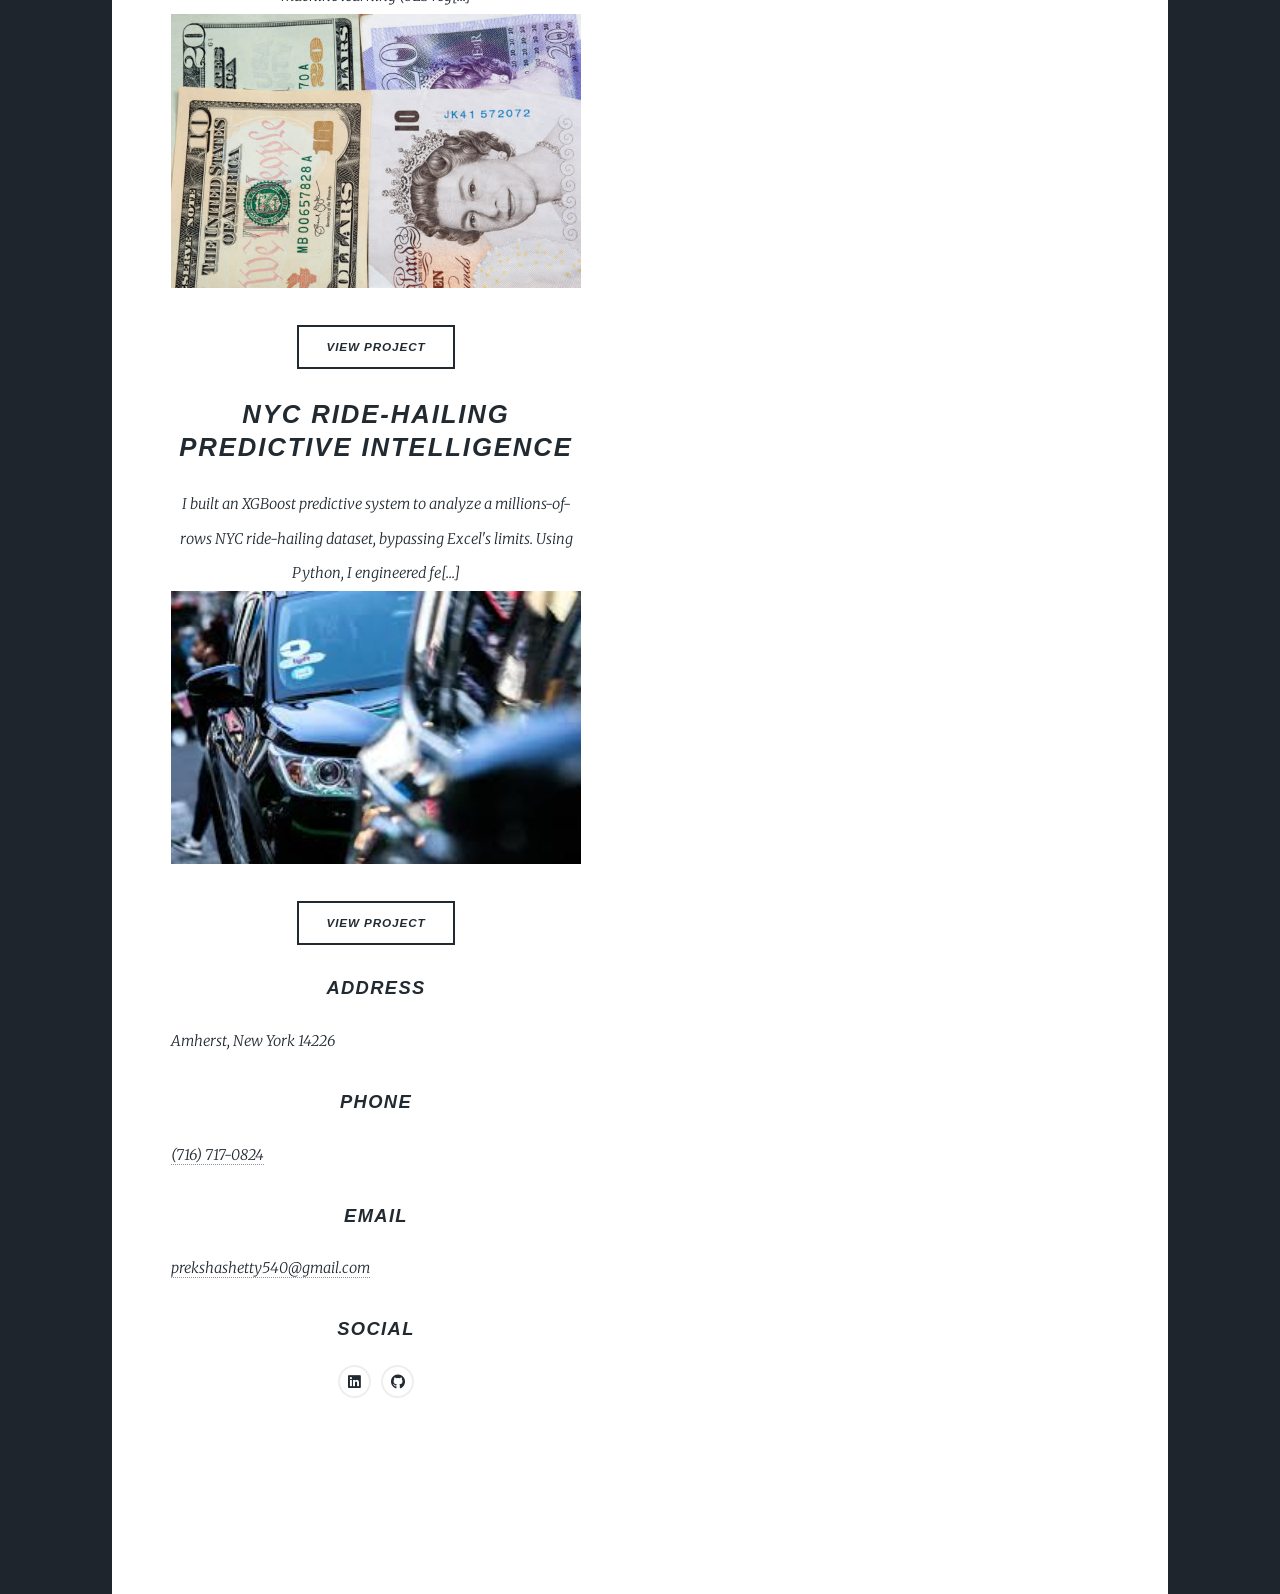
==== commit 8b197aaa: "Revert last two commits: undo footer centering CSS and UI consistency changes" ====
--- a/index.html
+++ b/index.html
@@ -22,54 +22,6 @@
     background-size: cover !important;
     background-attachment: scroll !important;
     background-position: center center !important;
-  }
-
-  /* Improved text consistency */
-  .posts article p {
-    min-height: 60px;
-    display: flex;
-    align-items: center;
-    justify-content: center;
-  }
-
-  .posts article em {
-    line-height: 1.6;
-    word-wrap: break-word;
-    overflow-wrap: break-word;
-  }
-
-  /* Center footer contact section */
-  footer .split.contact {
-    display: flex !important;
-    flex-wrap: wrap;
-    justify-content: center;
-    gap: 2rem;
-  }
-
-  footer .split.contact section {
-    flex: 0 1 auto;
-    text-align: center;
-  }
-
-  footer .split.contact .alt {
-    flex-basis: 100%;
-  }
-
-  @media (max-width: 1280px) {
-    footer .split.contact {
-      gap: 1.5rem;
-    }
-  }
-
-  @media (max-width: 736px) {
-    footer .split.contact {
-      flex-direction: column;
-      gap: 1.5rem;
-    }
-
-    footer .split.contact section {
-      flex-basis: 100%;
-    }
   }
 </style>
 	</head>
@@ -99,7 +51,7 @@
 				<!-- Nav -->
 					<nav id="nav">
 						<ul class="links">
-							<li class="active"><a href="#main">Projects</a></li>
+							<li class="active"><a href="index.html">Projects</a></li>
 							
 						</ul>
 						<ul class="icons">
@@ -117,22 +69,29 @@
 									
 									<h2><a href="#">About Me<br />
 									</a></h2>
-									<p>Hi, I'm Preksha Shetty, a Business Analytics graduate with a professional background as a Financial Analyst. Having spent years navigating high-stakes market fluctuations, I am currently focused on advancing my expertise in data visualization to bridge the gap between technical complexity and clear, insightful communication. Beyond the data, I like to cook and love experimenting with flavors. I'm also a proud cat mom. If I'm not anywhere to be found, I'm likely hanging out with my cat.<br /></p>
+									<p>Hi, I'm Preksha Shetty, a Business Analytics graduate with a
+professional background as a Financial Analyst. Having spent years
+navigating high-stakes market fluctuations. I am currently focused on
+advancing my expertise in data visualization to bridge the gap between
+technical complexity and clear, insightful communication. Beyond the
+data, I like to cook and love experimenting with flavors. I'm also a
+proud cat mom. if I'm not anywhere to be found, I'm likely hanging out
+with my cat.<br /></p>
 								</header>
 								
 								<ul class="actions special">
-									<li><a href="#posts" class="button large">View My Projects</a></li>
+									<li><a href="#" class="button large">Projects</a></li>
 								</ul>
 							</article>
 
 						<!-- Posts -->
-							<section class="posts" id="posts">
+							<section class="posts">
 								<article>
 									<header>
 										<h2><a href="#">Data Cleaning <br />
 										in SQL</a></h2>
 									</header>
-									<p style="text-align: center;"><em>In this project, I transformed raw housing data in SQL Server to make it analysis-ready. I standardized formats, handled missing values, and created clean datasets optimized for further analysis and reporting.</em></p>
+									<p style="text-align: center;"><em>In this project I took a raw housing data and transformed it in SQL Server to make it more usable for analysis.</em></p>
 									<a href="#" class="image fit"><img src="images/housing.jpg" alt="" /></a>
 									
 									<ul class="actions special">
@@ -144,7 +103,7 @@
 										<h2><a href="#">Customer Segmentation <br />
 										& Prediction in Python</a></h2>
 									</header>
-									<p style="text-align: center;"><em>Processed and scaled customer data using Python, applied KMeans clustering to identify 7 behavioral segments, and deployed a live prediction application using Streamlit for real-time customer classification and insights.</em></p>
+									<p style="text-align: center;"><em>Processed and scaled customer data using Python, applied KMeans clustering to identify 7 behavioral segments, and deployed a live prediction app using [...]
 									<a href="#" class="image fit"><img src="images/seg.jpg" alt="" /></a>
 									
 									<ul class="actions special">
@@ -155,7 +114,7 @@
 									<header>
 										<h2><a href="#">YumDrop: AI-Native Platform for Ingredient-Based Cooking </a></h2>
 									</header>
-									<p style="text-align: center;"> <em>Developed an AI-powered platform using RAG architecture and the Claude API to intelligently match sparse pantry ingredients to grounded, accurate recipes. Eliminates hallucinations through knowledge base integration.</em></p>
+									<p style="text-align: center;"> <em>I developed YumDrop, an AI-powered platform that uses a RAG layer and the Claude API to match sparse pantry ingredients to grounded, non-hallucinated [...]
 									<a href="#" class="image fit"><img src="images/yumdrop.jpg" alt="" /></a>
 									<ul class="actions special">
 										<li><a href="https://github.com/Preksha-Shetty/YumDrop" class="button">View Project</a></li>
@@ -166,7 +125,7 @@
 										<h2><a href="#">Currency Forecasting using Python <br />
 										and Machine Learning</a></h2>
 									</header>
-									<p style="text-align: center;"><em>Built an automated tool for live exchange rate ingestion via API, transforming raw financial data into predictive insights. Leveraged machine learning (OLS regression, ARIMA) for accurate currency trend forecasting.</em></p>
+									<p style="text-align: center;"><em>I built this tool to automate live exchange rate ingestion via API and transform raw financial data into insights. Leveraging machine learning (OLS reg[...]
 									<a href="#" class="image fit"><img src="images/Currency.jpg" alt="" /></a>
 									
 									<ul class="actions special">
@@ -178,7 +137,7 @@
 										<h2><a href="#">NYC Ride-Hailing  <br />
 										Predictive Intelligence</a></h2>
 									</header>
-									<p style="text-align: center;"> <em>Built an XGBoost predictive system to analyze millions of rows of NYC ride-hailing data, bypassing Excel's limitations. Engineered advanced features for demand forecasting, surge pricing prediction, and driver optimization.</em></p>
+									<p style="text-align: center;"> <em>I built an XGBoost predictive system to analyze a millions-of-rows NYC ride-hailing dataset, bypassing Excel's limits. Using Python, I engineered fe[...]
 									<a href="#" class="image fit"><img src="images/uber1.jpg" alt="" /></a>
 									
 									<ul class="actions special">
@@ -197,11 +156,11 @@
 							</section>
 							<section>
 								<h3>Phone</h3>
-								<p><a href="tel:+17167170824">(716) 717-0824</a></p>
+								<p><a href="#">(716) 717-0824</a></p>
 							</section>
 							<section>
 								<h3>Email</h3>
-								<p><a href="mailto:prekshashetty540@gmail.com">prekshashetty540@gmail.com</a></p>
+								<p><a href="#">prekshashetty540@gmail.com</a></p>
 							</section>
 							<section>
 								<h3>Social</h3>
@@ -215,7 +174,7 @@
 
 				<!-- Copyright -->
 					<div id="copyright">
-						<ul><li>&copy; Preksha Shetty Portfolio</li><li>Design: <a href="https://html5up.net">HTML5 UP</a></li></ul>
+						<ul><li>&copy; Untitled</li><li>Design: <a href="https://html5up.net">HTML5 UP</a></li></ul>
 					</div>
 
 			</div>
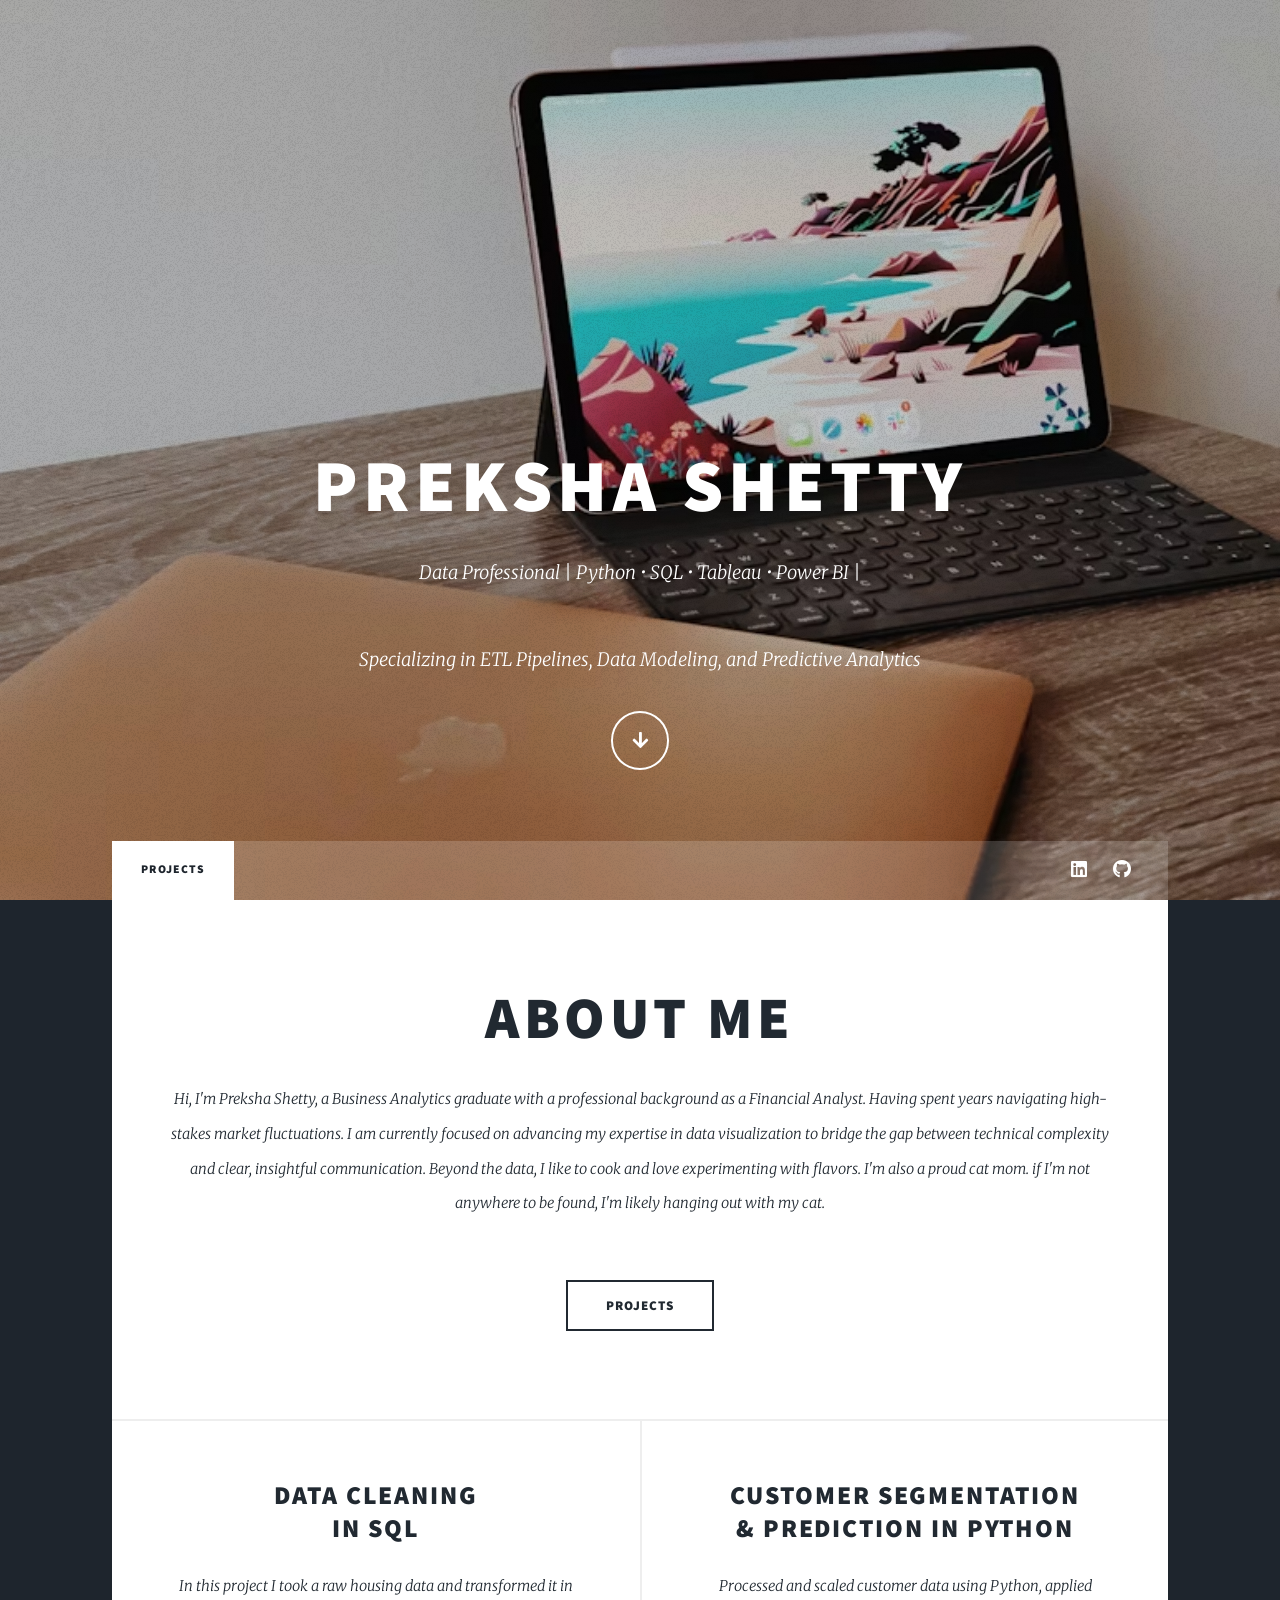
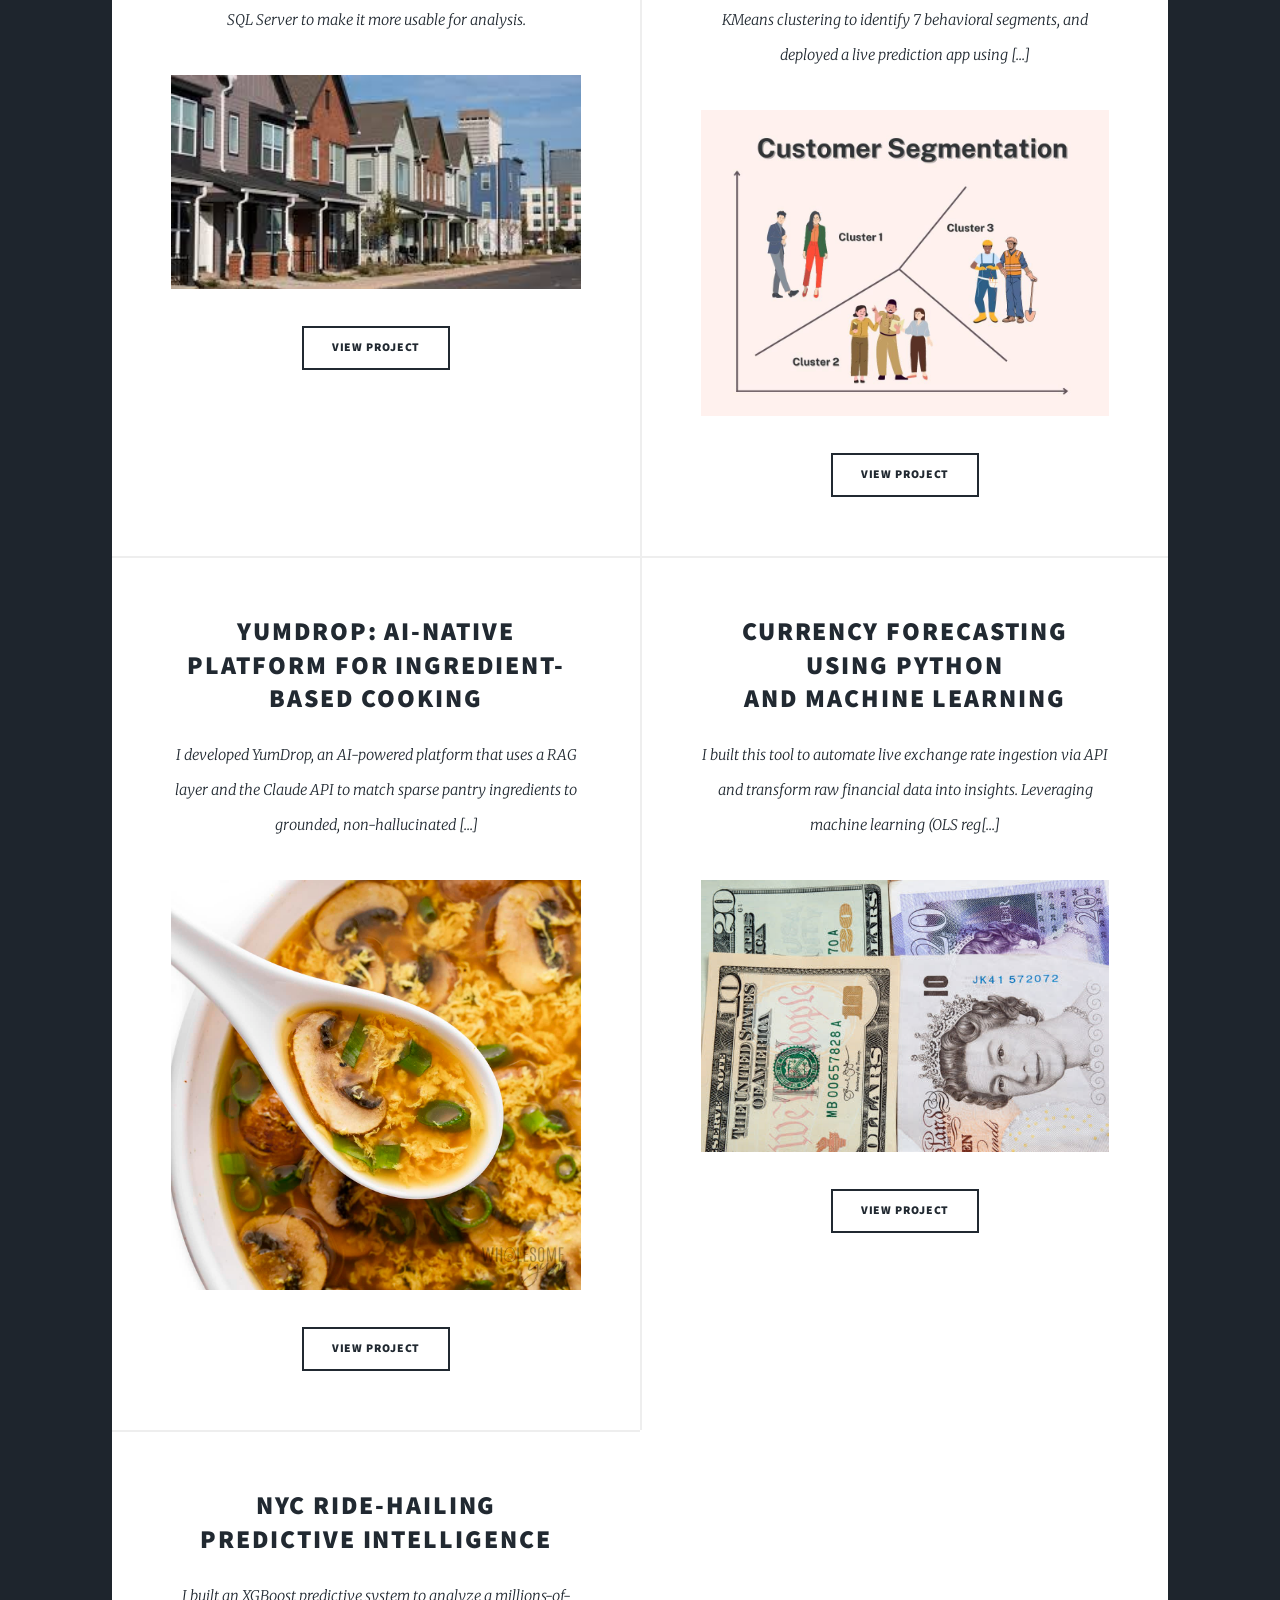
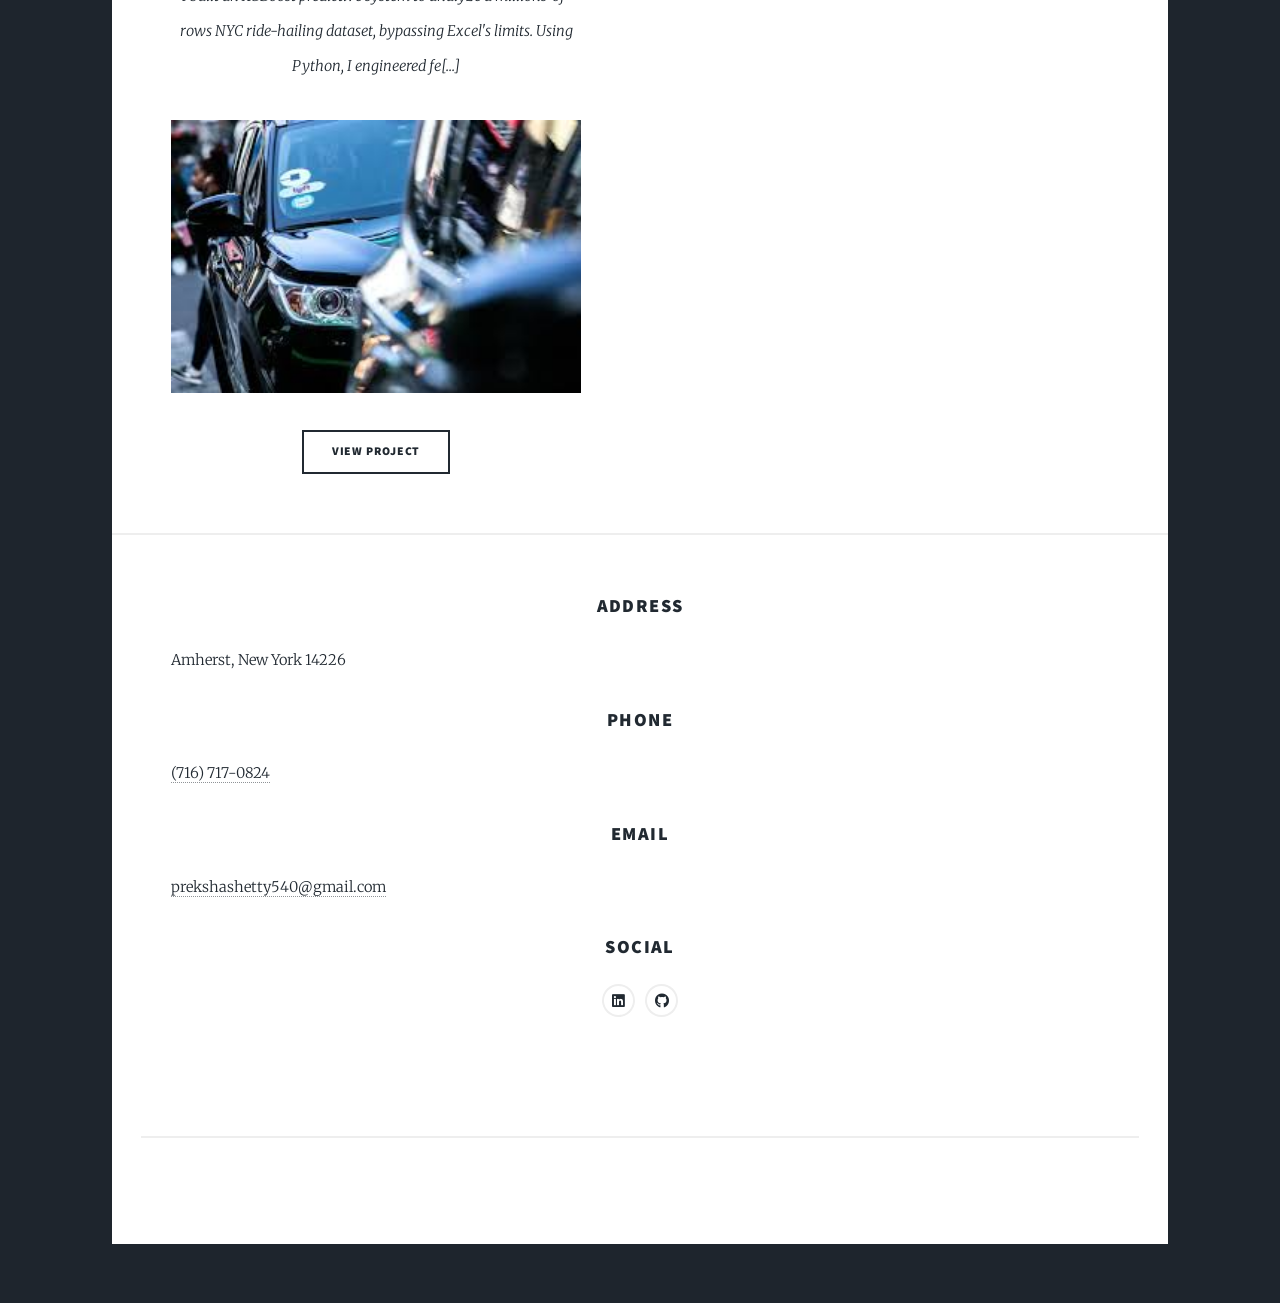
==== commit cdbacc0b: "Fix unclosed HTML tags in index.html - Close all unclosed <em> tags in project descriptions - Fix fo" ====
--- a/index.html
+++ b/index.html
@@ -103,7 +103,7 @@
 										<h2><a href="#">Customer Segmentation <br />
 										& Prediction in Python</a></h2>
 									</header>
-									<p style="text-align: center;"><em>Processed and scaled customer data using Python, applied KMeans clustering to identify 7 behavioral segments, and deployed a live prediction app using [...]
+									<p style="text-align: center;"><em>Processed and scaled customer data using Python, applied KMeans clustering to identify 7 behavioral segments, and deployed a live prediction app using [...]</em></p>
 									<a href="#" class="image fit"><img src="images/seg.jpg" alt="" /></a>
 									
 									<ul class="actions special">
@@ -114,7 +114,7 @@
 									<header>
 										<h2><a href="#">YumDrop: AI-Native Platform for Ingredient-Based Cooking </a></h2>
 									</header>
-									<p style="text-align: center;"> <em>I developed YumDrop, an AI-powered platform that uses a RAG layer and the Claude API to match sparse pantry ingredients to grounded, non-hallucinated [...]
+									<p style="text-align: center;"><em>I developed YumDrop, an AI-powered platform that uses a RAG layer and the Claude API to match sparse pantry ingredients to grounded, non-hallucinated [...]</em></p>
 									<a href="#" class="image fit"><img src="images/yumdrop.jpg" alt="" /></a>
 									<ul class="actions special">
 										<li><a href="https://github.com/Preksha-Shetty/YumDrop" class="button">View Project</a></li>
@@ -125,7 +125,7 @@
 										<h2><a href="#">Currency Forecasting using Python <br />
 										and Machine Learning</a></h2>
 									</header>
-									<p style="text-align: center;"><em>I built this tool to automate live exchange rate ingestion via API and transform raw financial data into insights. Leveraging machine learning (OLS reg[...]
+									<p style="text-align: center;"><em>I built this tool to automate live exchange rate ingestion via API and transform raw financial data into insights. Leveraging machine learning (OLS reg[...]</em></p>
 									<a href="#" class="image fit"><img src="images/Currency.jpg" alt="" /></a>
 									
 									<ul class="actions special">
@@ -137,40 +137,39 @@
 										<h2><a href="#">NYC Ride-Hailing  <br />
 										Predictive Intelligence</a></h2>
 									</header>
-									<p style="text-align: center;"> <em>I built an XGBoost predictive system to analyze a millions-of-rows NYC ride-hailing dataset, bypassing Excel's limits. Using Python, I engineered fe[...]
+									<p style="text-align: center;"><em>I built an XGBoost predictive system to analyze a millions-of-rows NYC ride-hailing dataset, bypassing Excel's limits. Using Python, I engineered fe[...]</em></p>
 									<a href="#" class="image fit"><img src="images/uber1.jpg" alt="" /></a>
 									
 									<ul class="actions special">
 										<li><a href="https://github.com/Preksha-Shetty/XGBoost-Intelligence-for-Urban-Mobility-Markets" class="button">View Project</a></li>
 									</ul>
 								</article>
-		
-						
+							</section>
 
 						<!-- Footer -->
 							<footer>
-						<section class="split contact">
-							<section class="alt">
-								<h3>Address</h3>
-								<p>Amherst, New York 14226</p>
-							</section>
-							<section>
-								<h3>Phone</h3>
-								<p><a href="#">(716) 717-0824</a></p>
-							</section>
-							<section>
-								<h3>Email</h3>
-								<p><a href="#">prekshashetty540@gmail.com</a></p>
-							</section>
-							<section>
-								<h3>Social</h3>
-								<ul class="icons alt">
-									<li><a href="https://www.linkedin.com/in/prekshasshetty/" class="icon brands alt fa-linkedin"><span class="label">linkedin</span></a></li>
-									<li><a href="https://github.com/Preksha-Shetty" class="icon brands alt fa-github"><span class="label">GitHub</span></a></li>
-								</ul>
-							</section>
-						</section>
-					</footer>
+								<section class="split contact">
+									<section class="alt">
+										<h3>Address</h3>
+										<p>Amherst, New York 14226</p>
+									</section>
+									<section>
+										<h3>Phone</h3>
+										<p><a href="#">(716) 717-0824</a></p>
+									</section>
+									<section>
+										<h3>Email</h3>
+										<p><a href="#">prekshashetty540@gmail.com</a></p>
+									</section>
+									<section>
+										<h3>Social</h3>
+										<ul class="icons alt">
+											<li><a href="https://www.linkedin.com/in/prekshasshetty/" class="icon brands alt fa-linkedin"><span class="label">linkedin</span></a></li>
+											<li><a href="https://github.com/Preksha-Shetty" class="icon brands alt fa-github"><span class="label">GitHub</span></a></li>
+										</ul>
+									</section>
+								</section>
+							</footer>
 
 				<!-- Copyright -->
 					<div id="copyright">
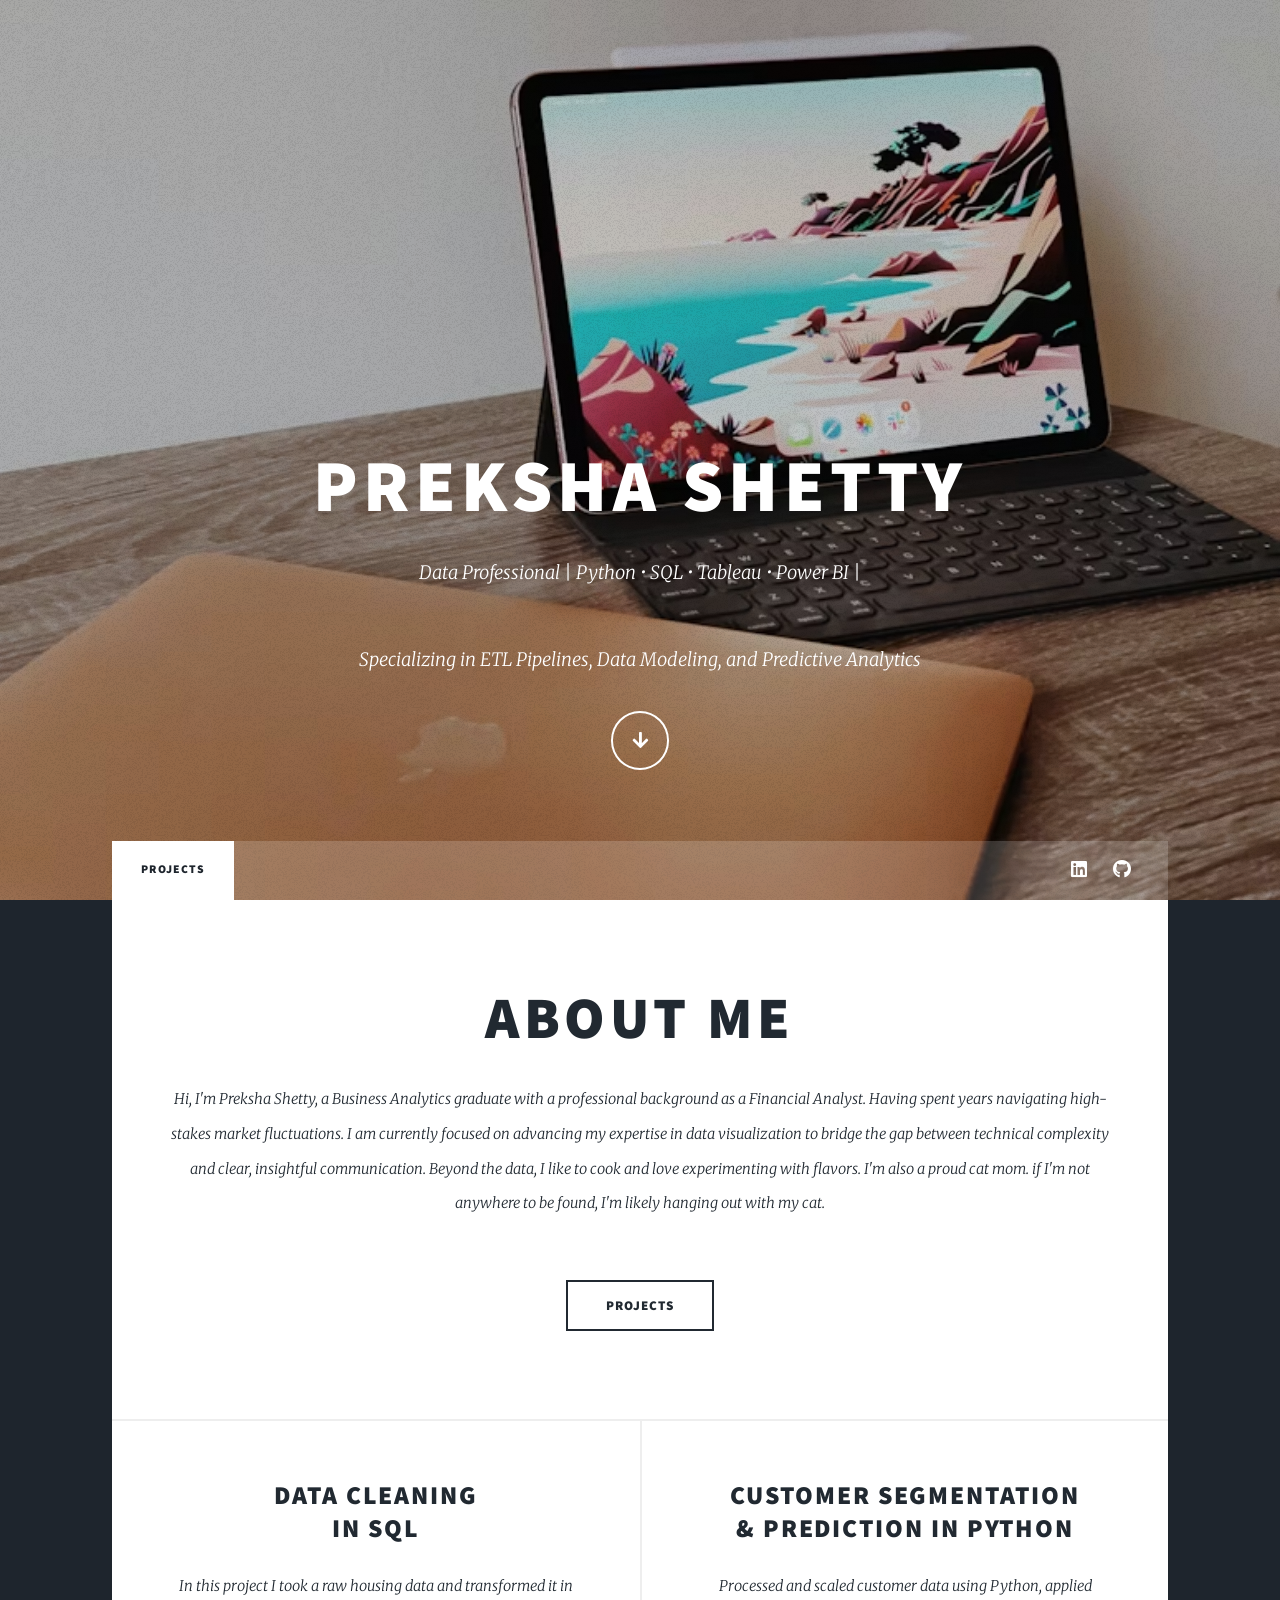
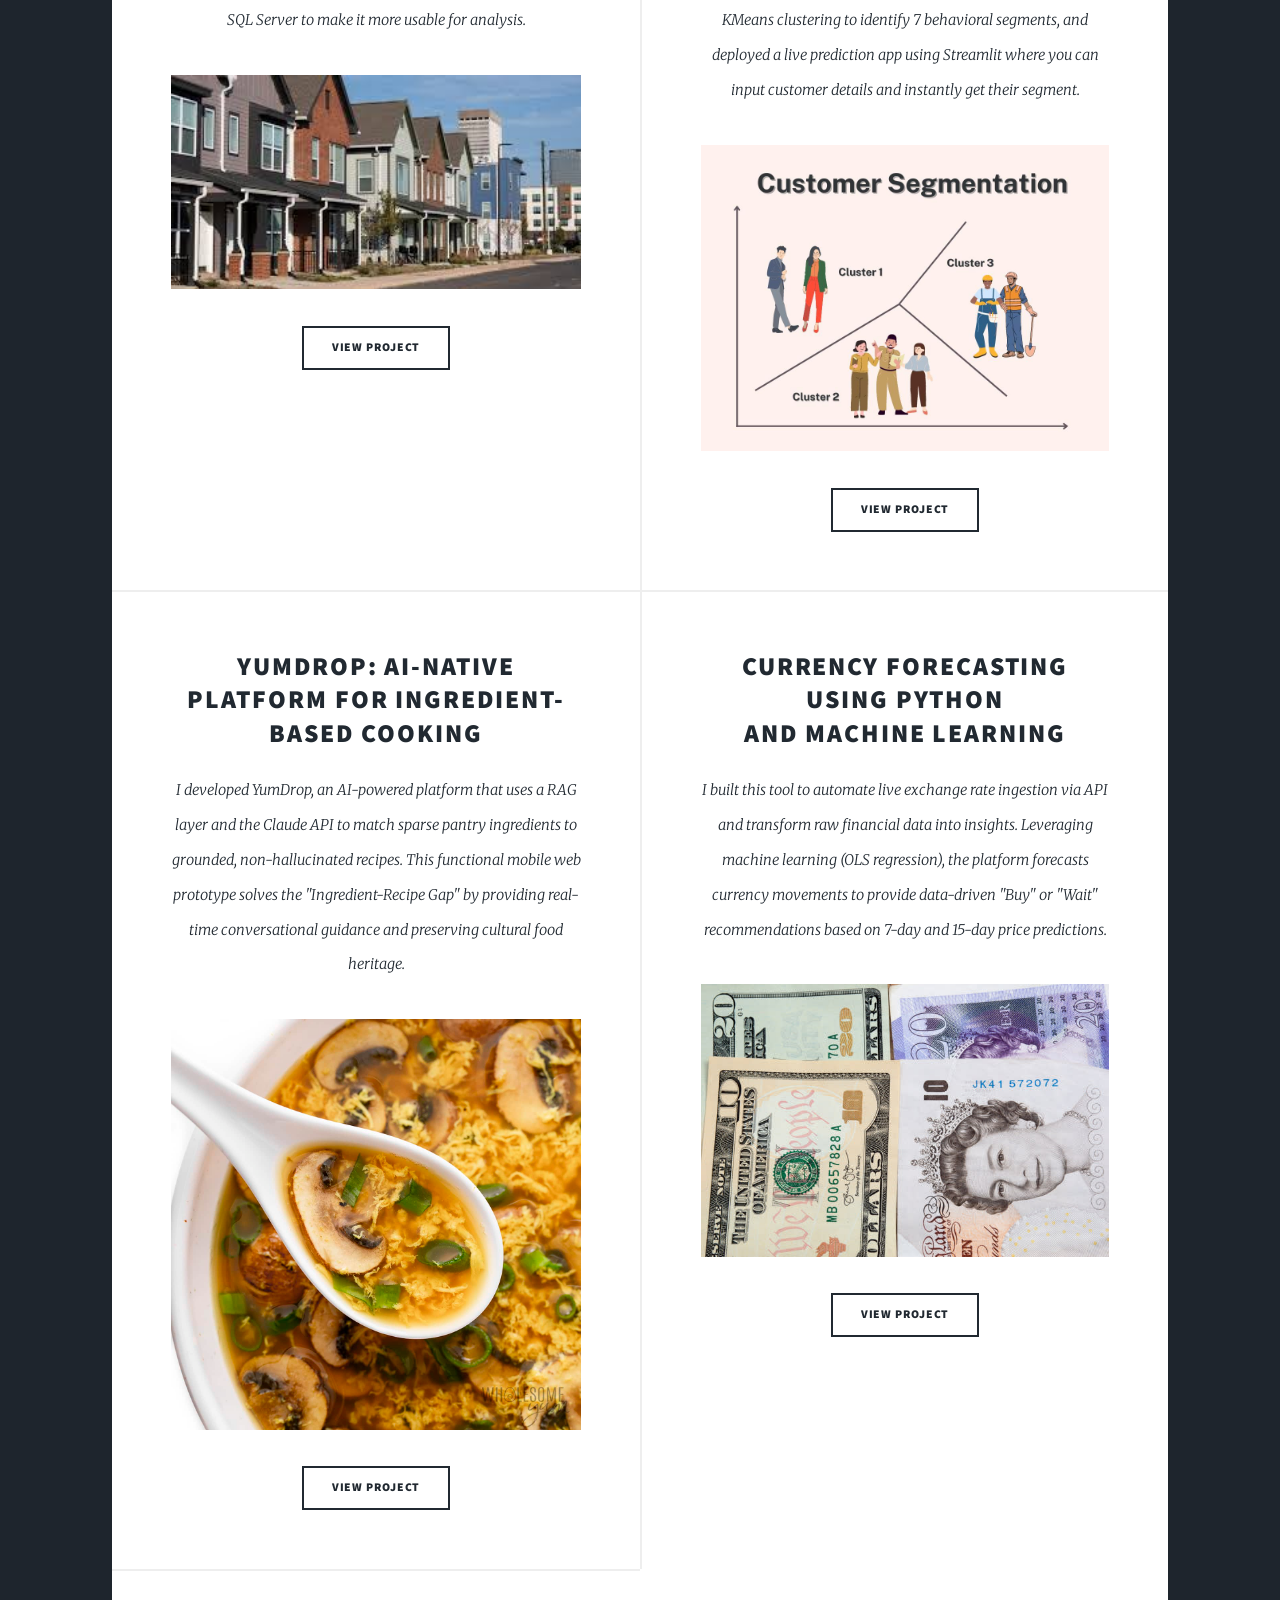
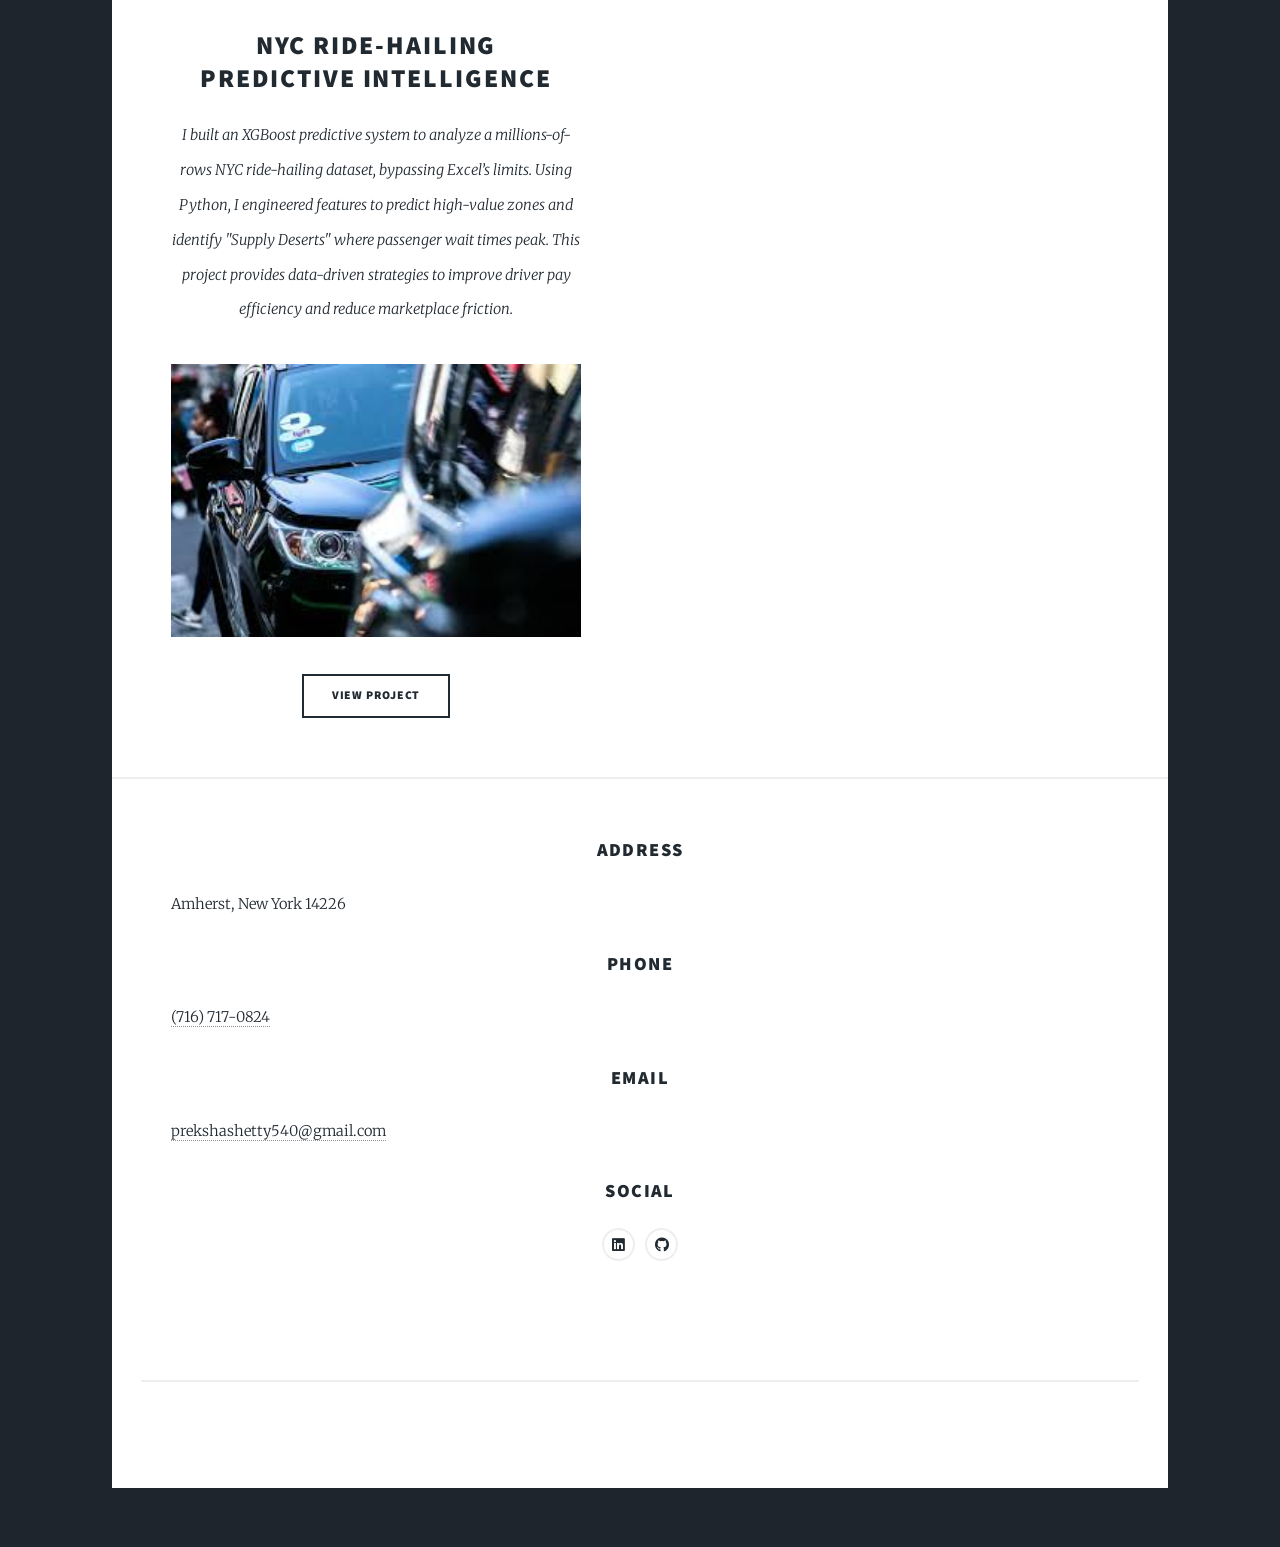
==== commit c765d50e: "Update project descriptions in index.html" ====
--- a/index.html
+++ b/index.html
@@ -103,7 +103,7 @@
 										<h2><a href="#">Customer Segmentation <br />
 										& Prediction in Python</a></h2>
 									</header>
-									<p style="text-align: center;"><em>Processed and scaled customer data using Python, applied KMeans clustering to identify 7 behavioral segments, and deployed a live prediction app using [...]</em></p>
+									<p style="text-align: center;"><em>Processed and scaled customer data using Python, applied KMeans clustering to identify 7 behavioral segments, and deployed a live prediction app using Streamlit where you can input customer details and instantly get their segment. </em></p>
 									<a href="#" class="image fit"><img src="images/seg.jpg" alt="" /></a>
 									
 									<ul class="actions special">
@@ -114,7 +114,7 @@
 									<header>
 										<h2><a href="#">YumDrop: AI-Native Platform for Ingredient-Based Cooking </a></h2>
 									</header>
-									<p style="text-align: center;"><em>I developed YumDrop, an AI-powered platform that uses a RAG layer and the Claude API to match sparse pantry ingredients to grounded, non-hallucinated [...]</em></p>
+									<p style="text-align: center;"><em>I developed YumDrop, an AI-powered platform that uses a RAG layer and the Claude API to match sparse pantry ingredients to grounded, non-hallucinated recipes. This functional mobile web prototype solves the "Ingredient-Recipe Gap" by providing real-time conversational guidance and preserving cultural food heritage.</em></p>
 									<a href="#" class="image fit"><img src="images/yumdrop.jpg" alt="" /></a>
 									<ul class="actions special">
 										<li><a href="https://github.com/Preksha-Shetty/YumDrop" class="button">View Project</a></li>
@@ -125,7 +125,7 @@
 										<h2><a href="#">Currency Forecasting using Python <br />
 										and Machine Learning</a></h2>
 									</header>
-									<p style="text-align: center;"><em>I built this tool to automate live exchange rate ingestion via API and transform raw financial data into insights. Leveraging machine learning (OLS reg[...]</em></p>
+									<p style="text-align: center;"><em>I built this tool to automate live exchange rate ingestion via API and transform raw financial data into insights. Leveraging machine learning (OLS regression), the platform forecasts currency movements to provide data-driven "Buy" or "Wait" recommendations based on 7-day and 15-day price predictions.</em></p>
 									<a href="#" class="image fit"><img src="images/Currency.jpg" alt="" /></a>
 									
 									<ul class="actions special">
@@ -137,7 +137,7 @@
 										<h2><a href="#">NYC Ride-Hailing  <br />
 										Predictive Intelligence</a></h2>
 									</header>
-									<p style="text-align: center;"><em>I built an XGBoost predictive system to analyze a millions-of-rows NYC ride-hailing dataset, bypassing Excel's limits. Using Python, I engineered fe[...]</em></p>
+									<p style="text-align: center;"><em>I built an XGBoost predictive system to analyze a millions-of-rows NYC ride-hailing dataset, bypassing Excel’s limits. Using Python, I engineered features to predict high-value zones and identify "Supply Deserts" where passenger wait times peak. This project provides data-driven strategies to improve driver pay efficiency and reduce marketplace friction.</em></p>
 									<a href="#" class="image fit"><img src="images/uber1.jpg" alt="" /></a>
 									
 									<ul class="actions special">
